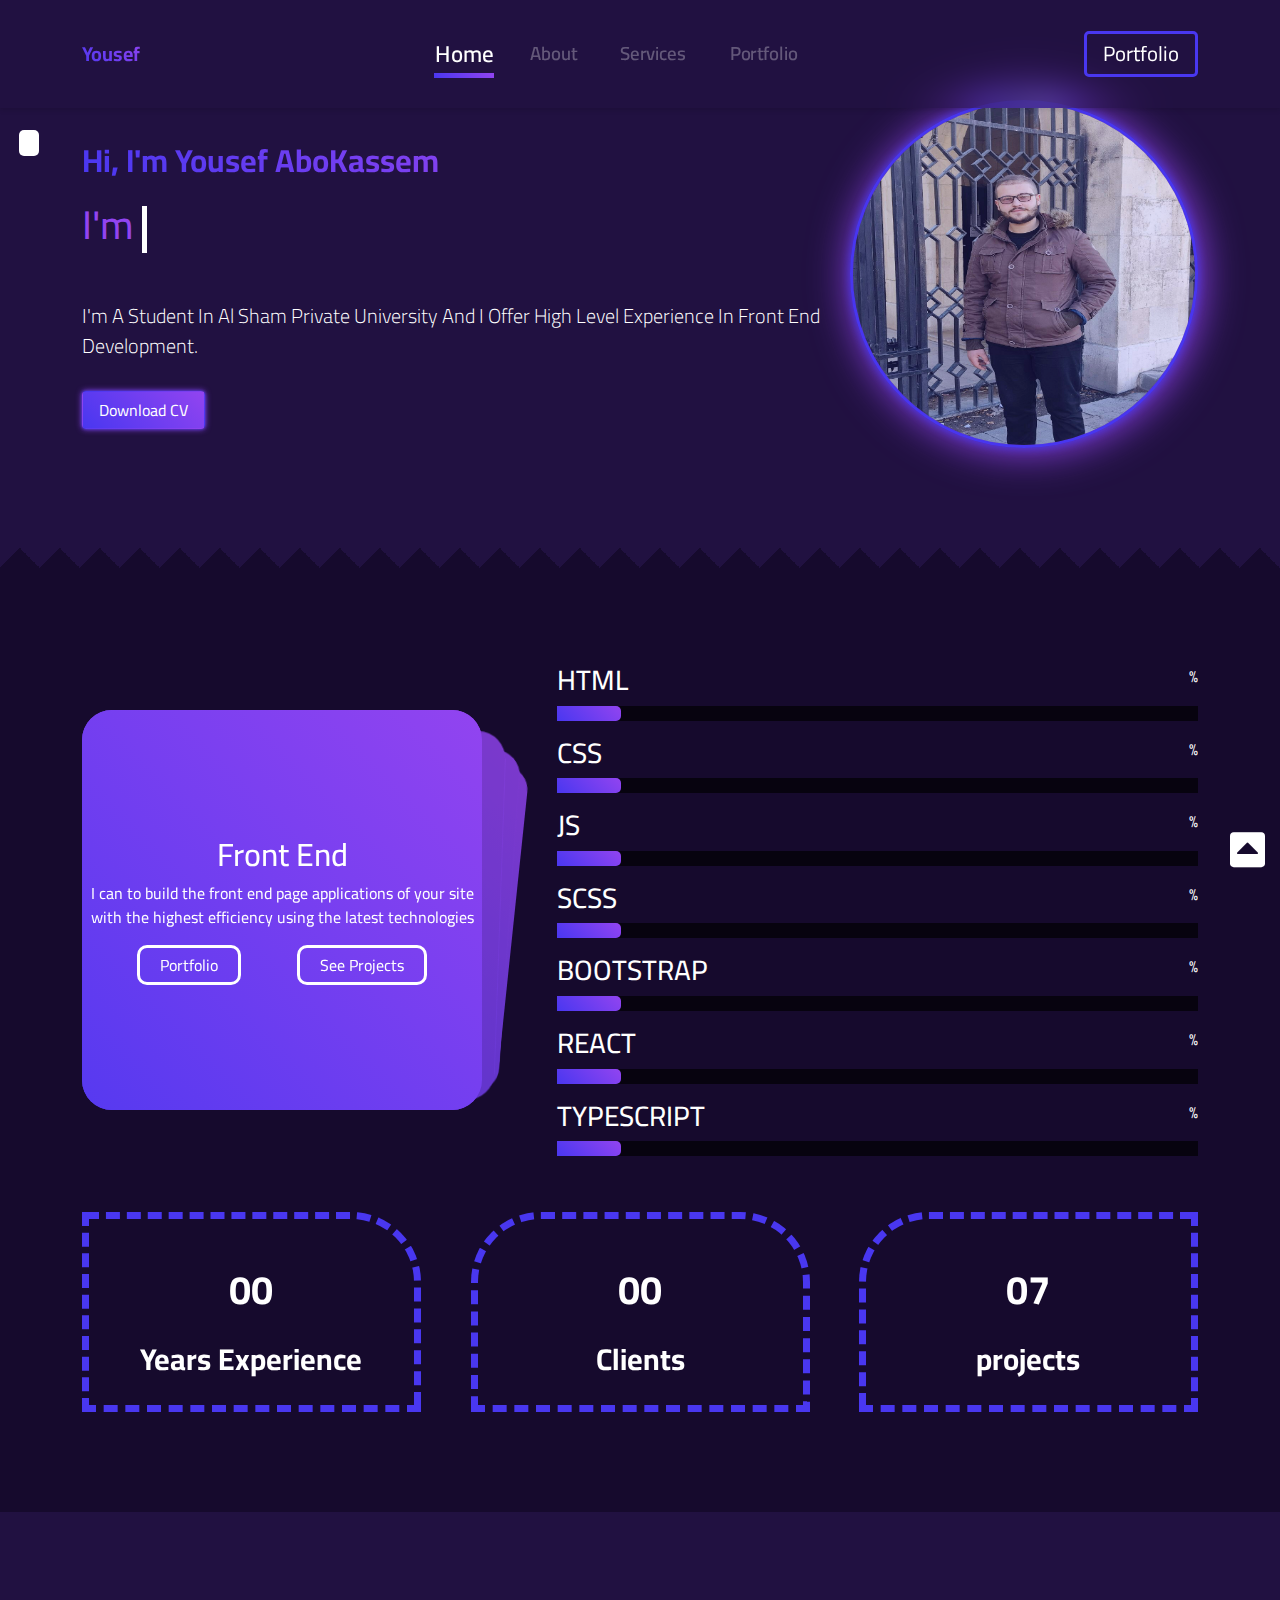
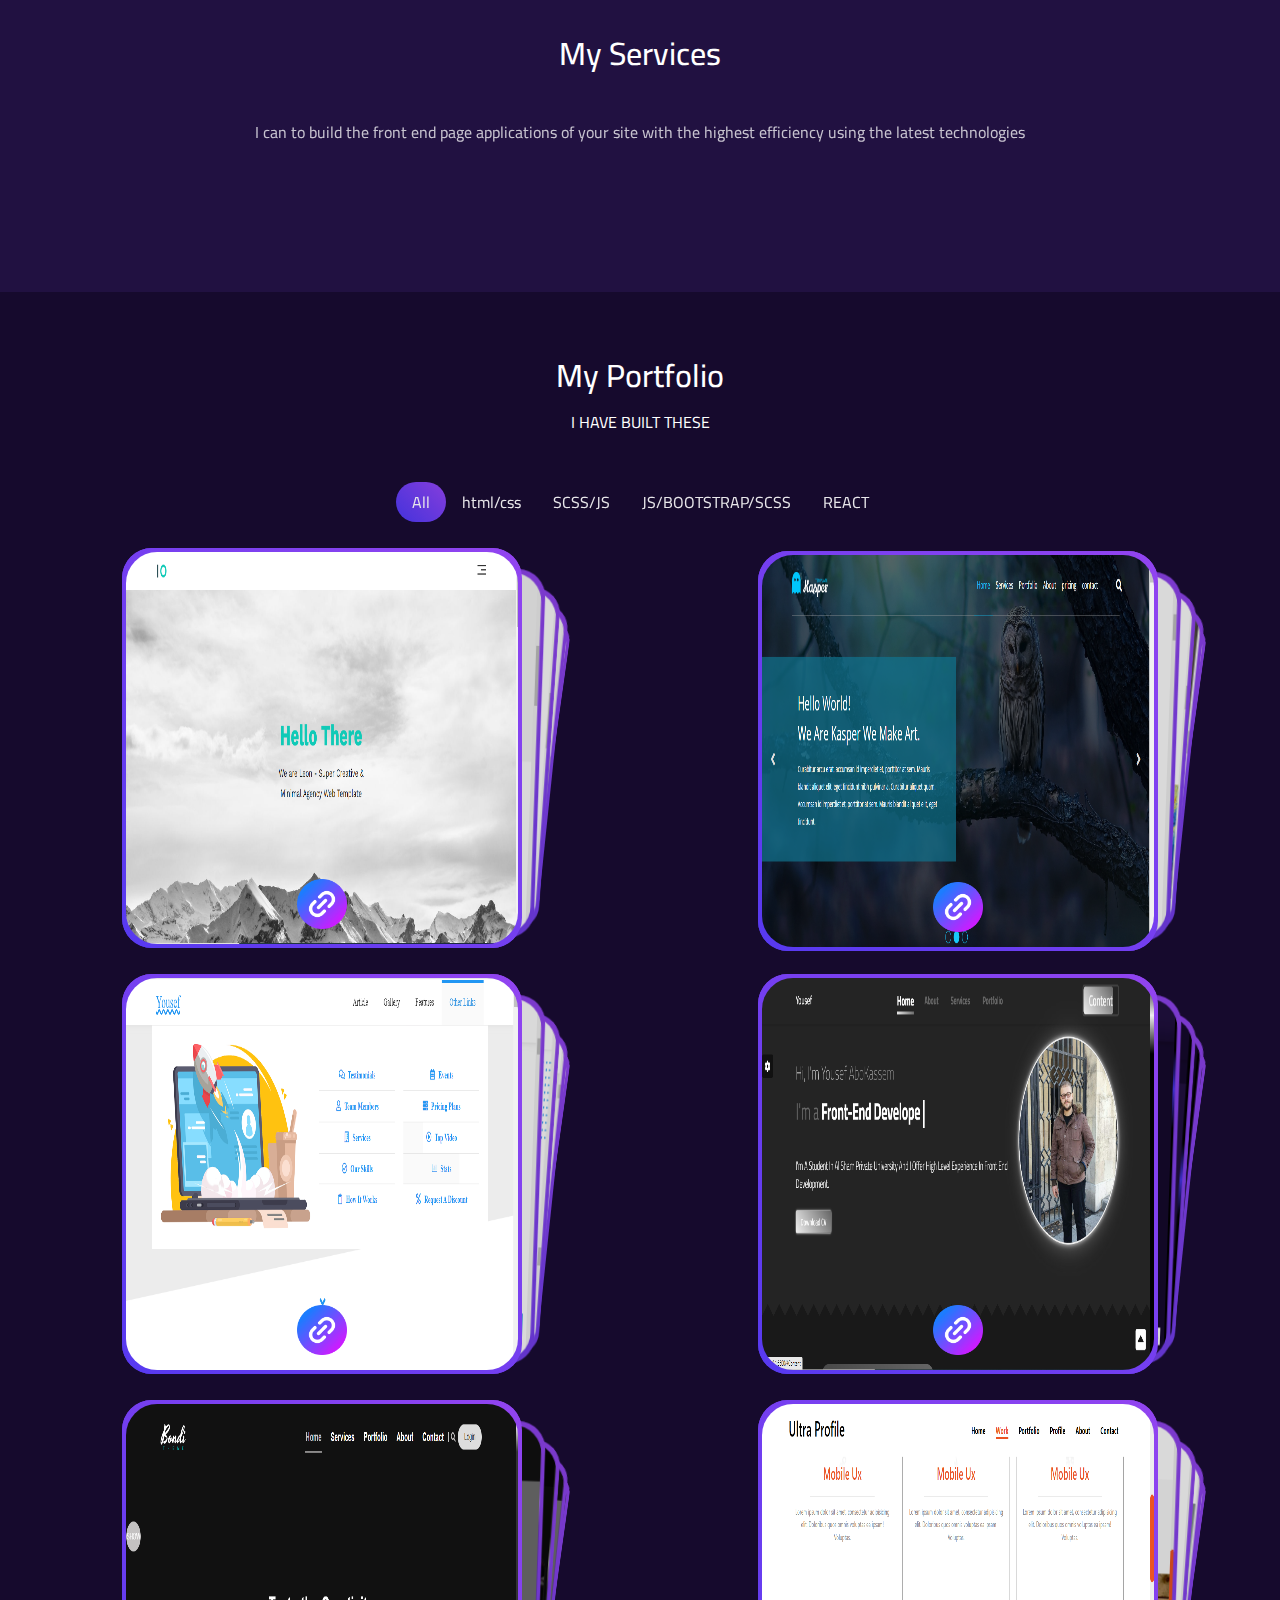
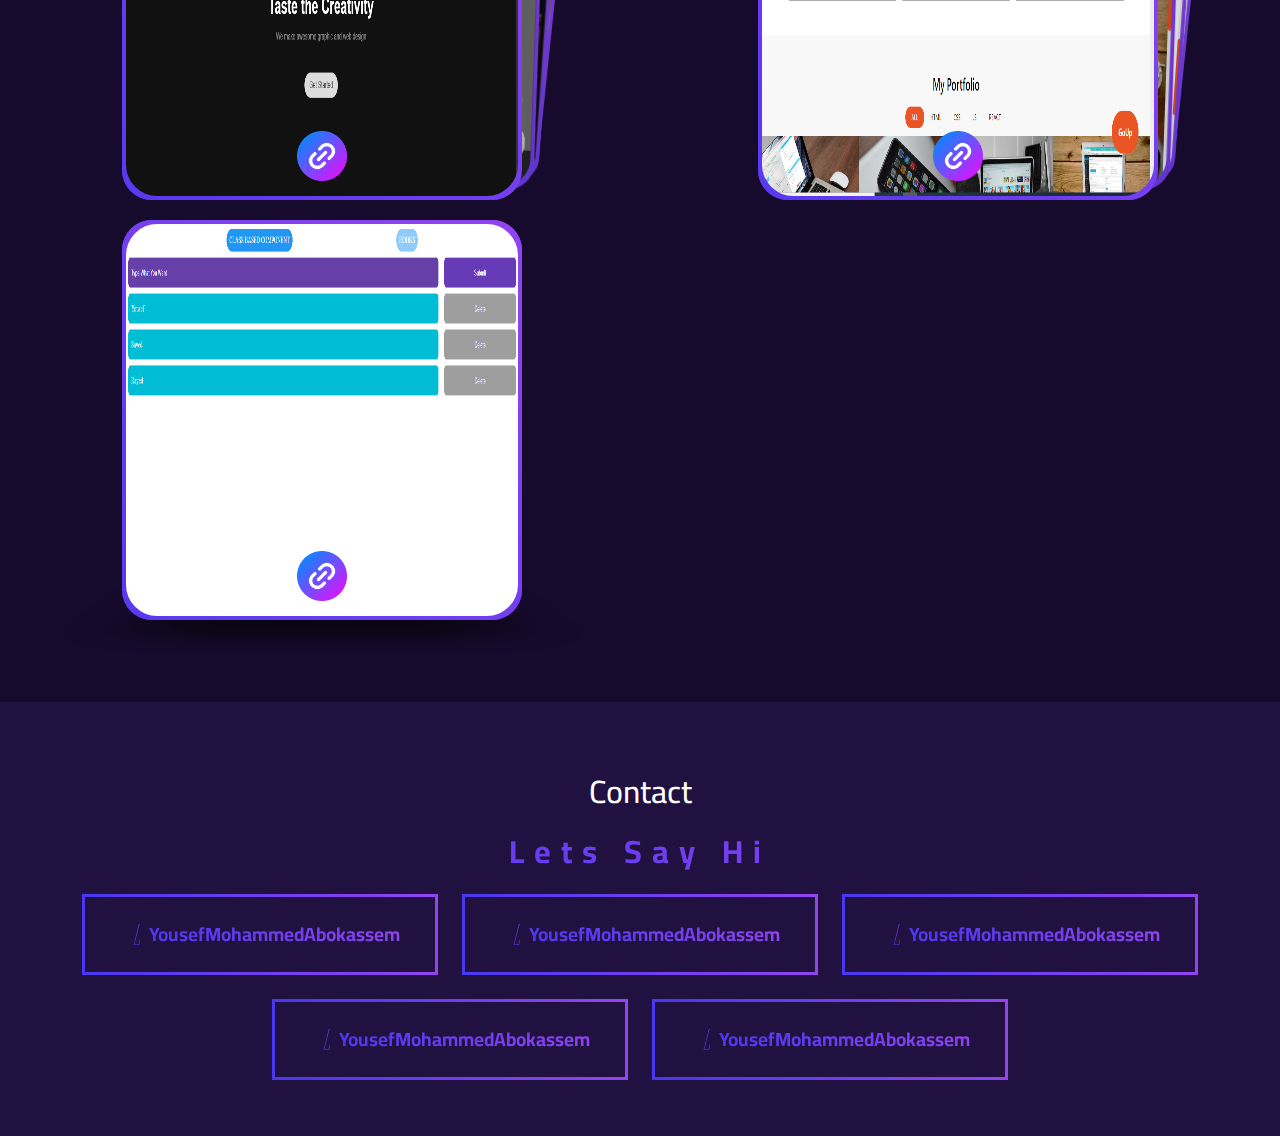
==== index.html @ 400680ab "add typescript skill" ====
<!DOCTYPE html>
<html lang="en">
  <head>
    <meta charset="UTF-8" />
    <meta http-equiv="X-UA-Compatible" content="IE=edge" />
    <meta name="viewport" content="width=device-width, initial-scale=1.0" />
    <!--  add color theme to the mobiles headers -->
    <meta name="theme-color" content="#111" />
    <link rel="stylesheet" href="./css/bootstrap.min.css" />
    <link rel="stylesheet" href="./css/index.css" media="all" />
    <link rel="stylesheet" href="./css/normalize.css" />
    <link rel="stylesheet" href="./css/swiper.css" />
    <!-- Font Awesome -->
    <link
      rel="stylesheet"
      href="https://cdnjs.cloudflare.com/ajax/libs/font-awesome/6.1.1/css/all.min.css"
      integrity="sha512-KfkfwYDsLkIlwQp6LFnl8zNdLGxu9YAA1QvwINks4PhcElQSvqcyVLLD9aMhXd13uQjoXtEKNosOWaZqXgel0g=="
      crossorigin="anonymous"
      referrerpolicy="no-referrer"
    />
    <link rel="stylesheet" href="./css/all.min.css" />
    <!-- google fonts  -->
    <link rel="preconnect" href="https://fonts.googleapis.com" />
    <link rel="preconnect" href="https://fonts.gstatic.com" crossorigin />
    <link
      href="https://fonts.googleapis.com/css2?family=Cairo:wght@300;400;700&display=swap"
      rel="stylesheet"
    />
    <!--  -->
    <link rel="icon" href="./img/me0.png" />

    <title>Portfolio</title>
  </head>
  <body>
    <div class="popupForOs text-capitalize text-center"></div>
    <div class="popupForOnOffLine text-capitalize">
      <div>):</div>
      oops you lost your internet connection
    </div>
    <!-- my button -->
    <i class="fas fa-caret-square-up myButton"></i>
    <div class="myspiner"><span></span></div>
    <!-- my button -->
    <!-- start option  -->
    <div class="animaitionload">
      <div class="Left">WEL</div>
      <div class="Right">COME</div>
    </div>
    <!--  -->
    <div class="option">
      <div class="option-list">
        <i class="fa fa-gear"></i>
      </div>
      <div class="colors">
        <h5>Colors</h5>
        <div class="color">
          <!-- 
            1,2 gradient
            3  dark background
            4  light background
            5, text color
            6 spin color
            7 spin background
            -->
          <span
            data-Color1="#4937f0"
            data-Color2="#9244f0"
            data-Color3="#160a2d"
            data-Color4="#211141"
            data-Color5="#fff"
            data-Color6="#111"
            data-Color7="#fff"
            class="active"
          ></span>

          <span
            data-color1="#e91e63"
            data-color2="#d81b60"
            data-color3="#aa144f"
            data-color4="#c2185b"
            data-color5="#fff"
            data-color6="#111"
            data-color7="#fff"
          ></span>

          <span
            data-Color1="#0093e9"
            data-Color2="#80d0c7"
            data-Color3="#013a5e"
            data-Color4="#024c66"
            data-Color5="#fff"
            data-Color6="#111"
            data-Color7="#fff"
          ></span>
          <span
            data-Color1="#0ba360"
            data-Color2="#3cba92"
            data-Color3="rgb(47, 84, 47)"
            data-Color4="rgb(31 86 31 / 88%)"
            data-Color5="#fff"
            data-Color7="#fff"
            data-Color6="#111"
          ></span>
          <!-- black theme -->
          <span
            class="dark"
            data-Color1="#eee"
            data-Color2="#666666"
            data-Color3="#000000e6"
            data-Color4="#242424"
            data-Color5="#fff"
            data-Color6="#fff"
            data-Color7="#111"
          ></span>
        </div>
      </div>
      <div
        class="editPersonal d-flex align-items-center justify-content-center flex-wrap"
      >
        <div class="mb-3 text-center text-capitalize fw-bold">
          personal picture changer
        </div>
        <div>
          <span
            class="text-capitalize active d-inline-block me-1"
            data-option="yes"
            >yes</span
          >
          <span class="text-capitalize d-inline-block" data-option="no"
            >no</span
          >
        </div>
      </div>
      <button
        class="border-0 p-3 fw-bold text-white optionButton text-capitalize"
      >
        reset the options
      </button>
    </div>
    <!-- end option  -->
    <!--  start nav -->

    <nav class="navbar navbar-expand-lg mainNav" id="mainNav">
      <div class="container navContainer">
        <a class="navbar-brand bt" href="./index.html">Yousef</a>
        <button
          class="navbar-toggler ms-auto buttonIcon"
          id="buttonIcon"
          type="button"
        >
          <div class="Row Row-1"></div>
          <div class="Row Row-2"></div>
          <div class="Row Row-3"></div>
        </button>
        <div class="collapse navbar-collapse" id="navbarSupportedContent">
          <ul class="navbar-nav mx-auto mb-2 mb-lg-0">
            <span class="Hover"></span>
            <li class="nav-item myli">
              <a class="nav-link active links" href="#Home" aria-current="page"
                >Home</a
              >
            </li>
            <!--  -->
            <li class="nav-item myli">
              <a class="nav-link" href="#About">About</a>
            </li>
            <!--  -->
            <!--  -->
            <li class="nav-item myli">
              <a class="nav-link" href="#Services">Services</a>
            </li>
            <!--  -->
            <!--  -->
            <li class="nav-item myli">
              <a class="nav-link" href="#Portfolio">Portfolio</a>
            </li>
            <!--  -->
            <!--  -->

            <!--  -->
          </ul>
        </div>

        <a href="#Home" class="px-3 py-1 Content"> Portfolio </a>
      </div>
      <div class="clickNav" id="clickNav">
        <div class="clickul">
          <a class="active" href="#Home">Home</a>

          <a href="#About">About</a>

          <a href="#Services">Services</a>

          <a href="#Portfolio">Portfolio</a>
        </div>
        <!--social media -->
        <div class="icons">
          <div class="icon">
            <!-- <a href="#" target="_blank">
              <i class="fa-brands fa-whatsapp-square"></i>
            </a> -->
            <a
              href="https://github.com/YousefMohammedAbokassem"
              target="_blank"
            >
              <i class="fa-brands fa-github-square"></i>
            </a>
            <a
              href="https://www.facebook.com/profile.php?id=100024402883681"
              target="_blank"
            >
              <i class="fa-brands fa-facebook-square"></i
            ></a>
          </div>
          <div class="icon">
            <a
              href="https://www.linkedin.com/in/yousef-mohammed-abokassem-4089b3220"
              target="_blank"
            >
              <i class="fa-brands fa-linkedin"></i>
            </a>
            <!-- <a href="#" target="_blank">
              <i class="fa-brands fa-behance-square"></i>
            </a> -->
            <a href="mailto:youseff2000q@gmail.com" target="_blank">
              <i class="fa-solid fa-square-envelope"></i
            ></a>
          </div>
        </div>
      </div>
    </nav>
    <!-- end nav  -->
    <!--  start section -->
    <section class="main-section container-fluid" id="Home">
      <div class="container">
        <div class="info">
          <!--  -->
          <div class="left">
            <h1 data-aos="fade-right">Hi, I'm Yousef AboKassem</h1>
            <h2 data-aos="fade-right">
              I'm
              <span class="typed-text"></span>
              <span class="cursor typing">&nbsp;</span>
            </h2>
          </div>
          <p>
            I'm a student in al sham private university and i offer High level
            experience in front end development.
          </p>

          <button class="btn px-3">
            <a href="./CV.pdf" download="CV" class="CV">Download CV</a>
          </button>
          <!--  -->
        </div>

        <div class="image fromLeft">
          <img src="./img/me0.png" class="img" alt="" />
        </div>
      </div>
    </section>
    <!--  end section -->
    <div class="zic"></div>
    <!-- start about -->
    <div class="about container-fluid" id="About">
      <div class="container child-about d-flex flex-column">
        <div class="col1 d-flex justify-content-around align-items-center">
          <div class="image text-center fromLeft">
            <!-- <h1 class="fw-bold mb-4">About Me</h1> -->
            <div class="swiper main-box mySwiper">
              <div class="swiper-wrapper">
                <!-- start -->
                <div class="swiper-slide main-box">
                  <div class="Box glare">
                    <h2>Front End</h2>
                    <p>
                      I can to build the front end page applications of your
                      site with the highest efficiency using the latest
                      technologies
                    </p>
                    <div class="links">
                      <a id="contact" class="text-decoration-none" href="#Home"
                        >Portfolio</a
                      >
                      <a id="See" class="text-decoration-none" href="#Portfolio"
                        >See Projects</a
                      >
                    </div>
                  </div>
                </div>
                <!--end-->
                <!-- start -->
                <div class="swiper-slide main-box">
                  <div class="Box glare">
                    <h2>Front End Developer</h2>
                    <p>I have knowledge with react.js</p>
                    <div class="links">
                      <a id="contact" class="text-decoration-none" href="#Home"
                        >Portfolio</a
                      >
                      <a id="See" class="text-decoration-none" href="#Portfolio"
                        >See Projects</a
                      >
                    </div>
                  </div>
                </div>
                <!--end-->
                <!-- start -->
                <div class="swiper-slide main-box">
                  <div class="Box glare">
                    <h2>Front End Developer</h2>
                    <p class="text-capitalize">
                      I have knowledge with typeScript
                    </p>
                    <div class="links">
                      <a id="contact" class="text-decoration-none" href="#Home"
                        >Portfolio</a
                      >
                      <a id="See" class="text-decoration-none" href="#Portfolio"
                        >See Projects</a
                      >
                    </div>
                  </div>
                </div>
                <!--end-->
                <!-- start -->
                <div class="swiper-slide main-box">
                  <div class="Box glare">
                    <h2>Front End Developer</h2>
                    <p class="text-capitalize">
                      I can using <b> command line /git</b>
                    </p>
                    <div class="links">
                      <a id="contact" class="text-decoration-none" href="#Home"
                        >Portfolio</a
                      >
                      <a id="See" class="text-decoration-none" href="#Portfolio"
                        >See Projects</a
                      >
                    </div>
                  </div>
                </div>
                <!--end-->
              </div>
            </div>
          </div>
          <div class="progresses">
            <!--  -->
            <div class="Progress my-3">
              <div class="info d-flex justify-content-between">
                <h3>HTML</h3>
                <div class="d-flex">
                  <span data-count="75"></span>
                  <span>%</span>
                </div>
              </div>
              <div class="position-relative">
                <span
                  class="spanProgress spanProgress-0"
                  data-width="75%"
                ></span>
              </div>
            </div>
            <!--  -->
            <!--  -->
            <div class="Progress my-3">
              <div class="info d-flex justify-content-between">
                <h3>CSS</h3>
                <div class="d-flex">
                  <span data-count="80"></span>
                  <span>%</span>
                </div>
              </div>
              <div class="position-relative">
                <span
                  class="spanProgress spanProgress-1"
                  data-width="80%"
                ></span>
              </div>
            </div>
            <!--  -->
            <!--  -->
            <div class="Progress my-3">
              <div class="info d-flex justify-content-between">
                <h3>JS</h3>
                <div class="d-flex">
                  <span data-count="50"></span>
                  <span>%</span>
                </div>
              </div>
              <div class="position-relative">
                <span
                  class="spanProgress spanProgress-2"
                  data-width="50%"
                ></span>
              </div>
            </div>
            <!--  -->
            <!--  -->
            <div class="Progress my-3">
              <div class="info d-flex justify-content-between">
                <h3>SCSS</h3>
                <div class="d-flex">
                  <span data-count="60"></span>
                  <span>%</span>
                </div>
              </div>
              <div class="position-relative">
                <span
                  class="spanProgress spanProgress-3"
                  data-width="60%"
                ></span>
              </div>
            </div>
            <!--  -->
            <!--  -->
            <div class="Progress my-3">
              <div class="info d-flex justify-content-between">
                <h3 class="text-uppercase">bootstrap</h3>
                <div class="d-flex">
                  <span data-count="50"></span>
                  <span>%</span>
                </div>
              </div>
              <div class="position-relative">
                <span
                  class="spanProgress spanProgress-3"
                  data-width="50%"
                ></span>
              </div>
            </div>
            <!--  -->
            <!--  -->
            <div class="Progress my-3">
              <div class="info d-flex justify-content-between">
                <h3 class="text-uppercase">react</h3>
                <div class="d-flex">
                  <span data-count="40"></span>
                  <span>%</span>
                </div>
              </div>
              <div class="position-relative">
                <span
                  class="spanProgress spanProgress-3"
                  data-width="40%"
                ></span>
              </div>
            </div>
            <!--  -->
            <!--  -->
            <div class="Progress my-3">
              <div class="info d-flex justify-content-between">
                <h3 class="text-uppercase">typescript</h3>
                <div class="d-flex">
                  <span data-count="40"></span>
                  <span>%</span>
                </div>
              </div>
              <div class="position-relative">
                <span
                  class="spanProgress spanProgress-3"
                  data-width="40%"
                ></span>
              </div>
            </div>
            <!--  -->
          </div>
        </div>
        <div class="col2 frombottom">
          <div class="box tiltG box-1">
            <h1>00</h1>
            <h2>Years Experience</h2>
          </div>
          <!--  -->
          <div class="box tiltG box-2">
            <h1>00</h1>
            <h2>Clients</h2>
          </div>
          <!--  -->
          <div class="box tiltG box-3">
            <h1>07</h1>
            <h2>projects</h2>
          </div>
          <!--  -->
        </div>
      </div>
    </div>
    <!-- end about -->
    <!-- start services -->

    <!-- Swiper -->
    <!--start services  -->
    <div class="services text-center" id="Services">
      <div class="container">
        <h1 class="fromLeft">My Services</h1>
        <p class="my-5 opacity-75 fromRight">
          I can to build the front end page applications of your site with the
          highest efficiency using the latest technologies
        </p>
      </div>
    </div>

    <!-- end services -->
    <!-- start Portfolio  -->
    <div id="Portfolio" class="portfolio py-5 text-center">
      <div class="main-title fromTop mb-5">
        <h2 class="my-3 text-capitalize">my portfolio</h2>
        <p class="text-uppercase">I have built these</p>
      </div>
      <ul
        class="d-flex justify-content-center align-items-center flex-sm-row flex-column list-unstyled"
      >
        <li class="active" data-type=".all">All</li>
        <!--design-->
        <li class="" data-type=".html">html/css</li>
        <!--scss-->
        <li class="" data-type=".scss">SCSS/JS</li>
        <!--boot-->
        <li class="" data-type=".boot">JS/BOOTSTRAP/SCSS</li>
        <!-- react -->
        <li class="" data-type=".react">REACT</li>
        <!-- <li class="app">App</li> -->
      </ul>
      <div class="row mx-1 mb-4">
        <div class="col-md-6 mb-3 html all">
          <!-- <div class="image fromLeft">
            <img src="./img/link.png"  class="myLinkImg" alt="" />
          </div> -->
          <!--  -->
          <div class="swiper main-box mySwiper">
            <div class="swiper-wrapper">
              <!-- start -->
              <div class="swiper-slide main-box">
                <div class="Box glare">
                  <div class="image">
                    <img src="./img/template101.png" alt="" />
                    <span>visit the project</span>
                    <div class="links">
                      <a
                        class="link"
                        href=" https://yousefmohammedabokassem.github.io/trmplate-1-html-css/"
                        target="_blank"
                      >
                        <img src="./img/link.png" class="myLinkImg" alt=""
                      /></a>
                      <!-- note : if you change this image on next days make sure that you will call it img/link.(any(png or jpj)) because I used regular expression on this name  
                      take a look in javascript file search 
                      (regular expression for link )
                      -->
                    </div>
                  </div>
                </div>
              </div>
              <!--end-->
              <!-- start -->
              <div class="swiper-slide main-box">
                <div class="Box glare">
                  <div class="image">
                    <img src="./img/template102.png" alt="" />
                    <span>visit the project</span>
                    <div class="links">
                      <a
                        class="link"
                        href=" https://yousefmohammedabokassem.github.io/trmplate-1-html-css/"
                        target="_blank"
                        ><img src="./img/link.png" class="myLinkImg" alt=""
                      /></a>
                      <!-- note : if you change this image on next days make sure that you will call it img/link.(any(png or jpj)) because I used regular expression on this name  
                      take a look in javascript file search 
                      (regular expression for link )
                      -->
                    </div>
                  </div>
                </div>
              </div>
              <!--end-->
              <!-- start -->
              <div class="swiper-slide main-box">
                <div class="Box glare">
                  <div class="image">
                    <img src="./img/template103.png" alt="" />
                    <span>visit the project</span>
                    <div class="links">
                      <a
                        class="link"
                        href=" https://yousefmohammedabokassem.github.io/trmplate-1-html-css/"
                        target="_blank"
                        ><img src="./img/link.png" class="myLinkImg" alt=""
                      /></a>
                      <!-- note : if you change this image on next days make sure that you will call it img/link.(any(png or jpj)) because I used regular expression on this name  
                      take a look in javascript file search 
                      (regular expression for link )
                      -->
                    </div>
                  </div>
                </div>
              </div>
              <!--end-->
              <!-- start -->
              <div class="swiper-slide main-box">
                <div class="Box glare">
                  <div class="image">
                    <img src="./img/template104.png" alt="" />
                    <span>visit the project</span>
                    <div class="links">
                      <a
                        class="link"
                        href=" https://yousefmohammedabokassem.github.io/trmplate-1-html-css/"
                        target="_blank"
                        ><img src="./img/link.png" class="myLinkImg" alt=""
                      /></a>
                      <!-- note : if you change this image on next days make sure that you will call it img/link.(any(png or jpj)) because I used regular expression on this name  
                      take a look in javascript file search 
                      (regular expression for link )
                      -->
                    </div>
                  </div>
                </div>
              </div>
              <!--end-->
              <!-- start -->
              <div class="swiper-slide main-box">
                <div class="Box glare">
                  <div class="image">
                    <img src="./img/template105.png" alt="" />
                    <span>visit the project</span>
                    <div class="links">
                      <a
                        class="link"
                        href=" https://yousefmohammedabokassem.github.io/trmplate-1-html-css/"
                        target="_blank"
                        ><img src="./img/link.png" class="myLinkImg" alt=""
                      /></a>
                      <!-- note : if you change this image on next days make sure that you will call it img/link.(any(png or jpj)) because I used regular expression on this name  
                      take a look in javascript file search 
                      (regular expression for link )
                      -->
                    </div>
                  </div>
                </div>
              </div>
              <!--end-->
              <!-- start -->
              <div class="swiper-slide main-box">
                <div class="Box glare">
                  <div class="image">
                    <img src="./img/template106.png" alt="" />
                    <span>visit the project</span>
                    <div class="links">
                      <a
                        class="link"
                        href=" https://yousefmohammedabokassem.github.io/trmplate-1-html-css/"
                        target="_blank"
                        ><img src="./img/link.png" class="myLinkImg" alt=""
                      /></a>
                      <!-- note : if you change this image on next days make sure that you will call it img/link.(any(png or jpj)) because I used regular expression on this name  
                      take a look in javascript file search 
                      (regular expression for link )
                      -->
                    </div>
                  </div>
                </div>
              </div>
              <!--end-->
            </div>
          </div>
          <!--  -->
        </div>
        <!--  -->
        <div class="col-md-6 html all">
          <div class="swiper main-box mySwiper">
            <div class="swiper-wrapper">
              <!-- start -->
              <div class="swiper-slide main-box">
                <div class="Box glare">
                  <div class="image">
                    <img src="./img/template201.png" alt="" />
                    <span>visit the project</span>
                    <div class="links">
                      <a
                        class="link"
                        href="  https://yousefmohammedabokassem.github.io/temlate-2/"
                        target="_blank"
                        ><img src="./img/link.png" class="myLinkImg" alt=""
                      /></a>
                      <!-- note : if you change this image on next days make sure that you will call it img/link.(any(png or jpj)) because I used regular expression on this name  
                      take a look in javascript file search 
                      (regular expression for link )
                      -->
                    </div>
                  </div>
                </div>
              </div>
              <!--end-->
              <!-- start -->
              <div class="swiper-slide main-box">
                <div class="Box glare">
                  <div class="image">
                    <img src="./img/template202png.png" alt="" />
                    <span>visit the project</span>
                    <div class="links">
                      <a
                        class="link"
                        href="  https://yousefmohammedabokassem.github.io/temlate-2/"
                        target="_blank"
                        ><img src="./img/link.png" class="myLinkImg" alt=""
                      /></a>
                      <!-- note : if you change this image on next days make sure that you will call it img/link.(any(png or jpj)) because I used regular expression on this name  
                      take a look in javascript file search 
                      (regular expression for link )
                      -->
                    </div>
                  </div>
                </div>
              </div>
              <!--end-->
              <!-- start -->
              <div class="swiper-slide main-box">
                <div class="Box glare">
                  <div class="image">
                    <img src="./img/template203.png" alt="" />
                    <span>visit the project</span>
                    <div class="links">
                      <a
                        class="link"
                        href="  https://yousefmohammedabokassem.github.io/temlate-2/"
                        target="_blank"
                        ><img src="./img/link.png" class="myLinkImg" alt=""
                      /></a>
                      <!-- note : if you change this image on next days make sure that you will call it img/link.(any(png or jpj)) because I used regular expression on this name  
                      take a look in javascript file search 
                      (regular expression for link )
                      -->
                    </div>
                  </div>
                </div>
              </div>
              <!--end-->
              <!-- start -->
              <div class="swiper-slide main-box">
                <div class="Box glare">
                  <div class="image">
                    <img src="./img/template204.png" alt="" />
                    <span>visit the project</span>
                    <div class="links">
                      <a
                        class="link"
                        href="  https://yousefmohammedabokassem.github.io/temlate-2/"
                        target="_blank"
                        ><img src="./img/link.png" class="myLinkImg" alt=""
                      /></a>
                      <!-- note : if you change this image on next days make sure that you will call it img/link.(any(png or jpj)) because I used regular expression on this name  
                      take a look in javascript file search 
                      (regular expression for link )
                      -->
                    </div>
                  </div>
                </div>
              </div>
              <!--end-->
              <!-- start -->
              <div class="swiper-slide main-box">
                <div class="Box glare">
                  <div class="image">
                    <img src="./img/template205.png" alt="" />
                    <span>visit the project</span>
                    <div class="links">
                      <a
                        class="link"
                        href="  https://yousefmohammedabokassem.github.io/temlate-2/"
                        target="_blank"
                        ><img src="./img/link.png" class="myLinkImg" alt=""
                      /></a>
                      <!-- note : if you change this image on next days make sure that you will call it img/link.(any(png or jpj)) because I used regular expression on this name  
                      take a look in javascript file search 
                      (regular expression for link )
                      -->
                    </div>
                  </div>
                </div>
              </div>
              <!--end-->
              <!-- start -->
              <div class="swiper-slide main-box">
                <div class="Box glare">
                  <div class="image">
                    <img src="./img/template206png.png" alt="" />
                    <span>visit the project</span>
                    <div class="links">
                      <a
                        class="link"
                        href="  https://yousefmohammedabokassem.github.io/temlate-2/"
                        target="_blank"
                        ><img src="./img/link.png" class="myLinkImg" alt=""
                      /></a>
                      <!-- note : if you change this image on next days make sure that you will call it img/link.(any(png or jpj)) because I used regular expression on this name  
                      take a look in javascript file search 
                      (regular expression for link )
                      -->
                    </div>
                  </div>
                </div>
              </div>
              <!--end-->
              <!-- start -->
              <div class="swiper-slide main-box">
                <div class="Box glare">
                  <div class="image">
                    <img src="./img/template207.png" alt="" />
                    <span>visit the project</span>
                    <div class="links">
                      <a
                        class="link"
                        href=" https://yousefmohammedabokassem.github.io/temlate-2/"
                        target="_blank"
                        ><img src="./img/link.png" class="myLinkImg" alt=""
                      /></a>
                      <!-- note : if you change this image on next days make sure that you will call it img/link.(any(png or jpj)) because I used regular expression on this name  
                      take a look in javascript file search 
                      (regular expression for link )
                      -->
                    </div>
                  </div>
                </div>
              </div>
              <!--end-->
            </div>
          </div>
        </div>
        <!--2222  -->
        <div class="col-md-6 mb-3 scss all">
          <div class="swiper main-box mySwiper">
            <div class="swiper-wrapper">
              <!-- start -->
              <div class="swiper-slide main-box">
                <div class="Box glare">
                  <div class="image">
                    <img src="./img/template301.png" alt="" />
                    <span>visit the project</span>
                    <div class="links">
                      <a
                        class="link"
                        href="  https://yousefmohammedabokassem.github.io/template_3/"
                        target="_blank"
                        ><img src="./img/link.png" class="myLinkImg" alt=""
                      /></a>
                      <!-- note : if you change this image on next days make sure that you will call it img/link.(any(png or jpj)) because I used regular expression on this name  
                      take a look in javascript file search 
                      (regular expression for link )
                      -->
                    </div>
                  </div>
                </div>
              </div>
              <!--end-->
              <!-- start -->
              <div class="swiper-slide main-box">
                <div class="Box glare">
                  <div class="image">
                    <img src="./img/template3002.png" alt="" />
                    <span>visit the project</span>
                    <div class="links">
                      <a
                        class="link"
                        href="  https://yousefmohammedabokassem.github.io/template_3/"
                        target="_blank"
                        ><img src="./img/link.png" class="myLinkImg" alt=""
                      /></a>
                      <!-- note : if you change this image on next days make sure that you will call it img/link.(any(png or jpj)) because I used regular expression on this name  
                      take a look in javascript file search 
                      (regular expression for link )
                      -->
                    </div>
                  </div>
                </div>
              </div>
              <!--end-->
              <!-- start -->
              <div class="swiper-slide main-box">
                <div class="Box glare">
                  <div class="image">
                    <img src="./img/template302.png" alt="" />
                    <span>visit the project</span>
                    <div class="links">
                      <a
                        class="link"
                        href="  https://yousefmohammedabokassem.github.io/template_3/"
                        target="_blank"
                        ><img src="./img/link.png" class="myLinkImg" alt=""
                      /></a>
                      <!-- note : if you change this image on next days make sure that you will call it img/link.(any(png or jpj)) because I used regular expression on this name  
                      take a look in javascript file search 
                      (regular expression for link )
                      -->
                    </div>
                  </div>
                </div>
              </div>
              <!--end-->
              <!-- start -->
              <div class="swiper-slide main-box">
                <div class="Box glare">
                  <div class="image">
                    <img src="./img/template303.png" alt="" />
                    <span>visit the project</span>
                    <div class="links">
                      <a
                        class="link"
                        href="  https://yousefmohammedabokassem.github.io/template_3/"
                        target="_blank"
                        ><img src="./img/link.png" class="myLinkImg" alt=""
                      /></a>
                      <!-- note : if you change this image on next days make sure that you will call it img/link.(any(png or jpj)) because I used regular expression on this name  
                      take a look in javascript file search 
                      (regular expression for link )
                      -->
                    </div>
                  </div>
                </div>
              </div>
              <!-- start -->
              <div class="swiper-slide main-box">
                <div class="Box glare">
                  <div class="image">
                    <img src="./img/template304.png" alt="" />
                    <span>visit the project</span>
                    <div class="links">
                      <a
                        class="link"
                        href="  https://yousefmohammedabokassem.github.io/template_3/"
                        target="_blank"
                        ><img src="./img/link.png" class="myLinkImg" alt=""
                      /></a>
                      <!-- note : if you change this image on next days make sure that you will call it img/link.(any(png or jpj)) because I used regular expression on this name  
                      take a look in javascript file search 
                      (regular expression for link )
                      -->
                    </div>
                  </div>
                </div>
              </div>
              <!-- start -->
              <div class="swiper-slide main-box">
                <div class="Box glare">
                  <div class="image">
                    <img src="./img/template3035png.png" alt="" />
                    <span>visit the project</span>
                    <div class="links">
                      <a
                        class="link"
                        href="  https://yousefmohammedabokassem.github.io/template_3/"
                        target="_blank"
                        ><img src="./img/link.png" class="myLinkImg" alt=""
                      /></a>
                      <!-- note : if you change this image on next days make sure that you will call it img/link.(any(png or jpj)) because I used regular expression on this name  
                      take a look in javascript file search 
                      (regular expression for link )
                      -->
                    </div>
                  </div>
                </div>
              </div>
              <!-- start -->
              <div class="swiper-slide main-box">
                <div class="Box glare">
                  <div class="image">
                    <img src="./img/template306.png" alt="" />
                    <span>visit the project</span>
                    <div class="links">
                      <a
                        class="link"
                        href="  https://yousefmohammedabokassem.github.io/template_3/"
                        target="_blank"
                        ><img src="./img/link.png" class="myLinkImg" alt=""
                      /></a>
                      <!-- note : if you change this image on next days make sure that you will call it img/link.(any(png or jpj)) because I used regular expression on this name  
                      take a look in javascript file search 
                      (regular expression for link )
                      -->
                    </div>
                  </div>
                </div>
              </div>
              <!--end-->
              <!--end-->
            </div>
          </div>
        </div>
        <!-- enddddddddddddd -->

        <div class="col-md-6 mb-3 boot scss all">
          <div class="swiper main-box mySwiper">
            <div class="swiper-wrapper">
              <!-- start -->
              <div class="swiper-slide main-box">
                <div class="Box glare">
                  <div class="image">
                    <img src="./img/template401.png" alt="" />
                    <span>visit the project</span>
                    <div class="links">
                      <a
                        class="link"
                        href="   https://yousefmohammedabokassem.github.io/Template_4/ "
                        target="_blank"
                        ><img src="./img/link.png" class="myLinkImg" alt=""
                      /></a>
                      <!-- note : if you change this image on next days make sure that you will call it img/link.(any(png or jpj)) because I used regular expression on this name  
                      take a look in javascript file search 
                      (regular expression for link )
                      -->
                    </div>
                  </div>
                </div>
              </div>
              <!--end-->
              <!-- start -->
              <div class="swiper-slide main-box">
                <div class="Box glare">
                  <div class="image">
                    <img src="./img/template402.png" alt="" />
                    <span>visit the project</span>
                    <div class="links">
                      <a
                        class="link"
                        href="   https://yousefmohammedabokassem.github.io/Template_4/ "
                        target="_blank"
                        ><img src="./img/link.png" class="myLinkImg" alt=""
                      /></a>
                      <!-- note : if you change this image on next days make sure that you will call it img/link.(any(png or jpj)) because I used regular expression on this name  
                      take a look in javascript file search 
                      (regular expression for link )
                      -->
                    </div>
                  </div>
                </div>
              </div>
              <!--end-->
              <!-- start -->
              <div class="swiper-slide main-box">
                <div class="Box glare">
                  <div class="image">
                    <img src="./img/template403.png" alt="" />
                    <span>visit the project</span>
                    <div class="links">
                      <a
                        class="link"
                        href="   https://yousefmohammedabokassem.github.io/Template_4/ "
                        target="_blank"
                        ><img src="./img/link.png" class="myLinkImg" alt=""
                      /></a>
                      <!-- note : if you change this image on next days make sure that you will call it img/link.(any(png or jpj)) because I used regular expression on this name  
                      take a look in javascript file search 
                      (regular expression for link )
                      -->
                    </div>
                  </div>
                </div>
              </div>
              <!--end-->
              <!-- start -->
              <div class="swiper-slide main-box">
                <div class="Box glare">
                  <div class="image">
                    <img src="./img/template404.png" alt="" />
                    <span>visit the project</span>
                    <div class="links">
                      <a
                        class="link"
                        href="   https://yousefmohammedabokassem.github.io/Template_4/ "
                        target="_blank"
                        ><img src="./img/link.png" class="myLinkImg" alt=""
                      /></a>
                      <!-- note : if you change this image on next days make sure that you will call it img/link.(any(png or jpj)) because I used regular expression on this name  
                      take a look in javascript file search 
                      (regular expression for link )
                      -->
                    </div>
                  </div>
                </div>
              </div>
              <!--end-->
              <div class="swiper-slide main-box">
                <div class="Box glare">
                  <div class="image">
                    <img src="./img/template405.png" alt="" />
                    <span>visit the project</span>
                    <div class="links">
                      <a
                        class="link"
                        href="   https://yousefmohammedabokassem.github.io/Template_4/ "
                        target="_blank"
                        ><img src="./img/link.png" class="myLinkImg" alt=""
                      /></a>
                      <!-- note : if you change this image on next days make sure that you will call it img/link.(any(png or jpj)) because I used regular expression on this name  
                      take a look in javascript file search 
                      (regular expression for link )
                      -->
                    </div>
                  </div>
                </div>
              </div>
              <!--  -->
              <div class="swiper-slide main-box">
                <div class="Box glare">
                  <div class="image">
                    <img src="./img/template406.png" alt="" />
                    <span>visit the project</span>
                    <div class="links">
                      <a
                        class="link"
                        href="   https://yousefmohammedabokassem.github.io/Template_4/ "
                        target="_blank"
                        ><img src="./img/link.png" class="myLinkImg" alt=""
                      /></a>
                      <!-- note : if you change this image on next days make sure that you will call it img/link.(any(png or jpj)) because I used regular expression on this name  
                      take a look in javascript file search 
                      (regular expression for link )
                      -->
                    </div>
                  </div>
                </div>
              </div>
              <!--  -->
              <div class="swiper-slide main-box">
                <div class="Box glare">
                  <div class="image">
                    <img src="./img/template408.png" alt="" />
                    <span>visit the project</span>
                    <div class="links">
                      <a
                        class="link"
                        href="   https://yousefmohammedabokassem.github.io/Template_4/ "
                        target="_blank"
                        ><img src="./img/link.png" class="myLinkImg" alt=""
                      /></a>
                      <!-- note : if you change this image on next days make sure that you will call it img/link.(any(png or jpj)) because I used regular expression on this name  
                      take a look in javascript file search 
                      (regular expression for link )
                      -->
                    </div>
                  </div>
                </div>
              </div>
            </div>
          </div>
        </div>

        <!-- -->
        <!--  -->
        <div class="col-md-6 boot scss all">
          <div class="swiper main-box mySwiper">
            <div class="swiper-wrapper">
              <!-- start -->

              <div class="swiper-slide main-box">
                <div class="Box glare">
                  <div class="image">
                    <img src="./img/template501.png" alt="" />
                    <span>visit the project</span>
                    <div class="links">
                      <a
                        class="link"
                        href="   https://yousefmohammedabokassem.github.io/Bootstrap_Design_1/"
                        target="_blank"
                        ><img src="./img/link.png" class="myLinkImg" alt=""
                      /></a>
                      <!-- note : if you change this image on next days make sure that you will call it img/link.(any(png or jpj)) because I used regular expression on this name  
                      take a look in javascript file search 
                      (regular expression for link )
                      -->
                    </div>
                  </div>
                </div>
              </div>

              <!--end-->
              <!-- start -->
              <div class="swiper-slide main-box">
                <div class="Box glare">
                  <div class="image">
                    <img src="./img/template502.png" alt="" />
                    <span>visit the project</span>
                    <div class="links">
                      <a
                        class="link"
                        href="   https://yousefmohammedabokassem.github.io/Bootstrap_Design_1/"
                        target="_blank"
                        ><img src="./img/link.png" class="myLinkImg" alt=""
                      /></a>
                      <!-- note : if you change this image on next days make sure that you will call it img/link.(any(png or jpj)) because I used regular expression on this name  
                      take a look in javascript file search 
                      (regular expression for link )
                      -->
                    </div>
                  </div>
                </div>
              </div>
              <!--end-->
              <!-- start -->
              <div class="swiper-slide main-box">
                <div class="Box glare">
                  <div class="image">
                    <img src="./img/template503.png" alt="" />
                    <span>visit the project</span>
                    <div class="links">
                      <a
                        class="link"
                        href="   https://yousefmohammedabokassem.github.io/Bootstrap_Design_1/"
                        target="_blank"
                        ><img src="./img/link.png" class="myLinkImg" alt=""
                      /></a>
                      <!-- note : if you change this image on next days make sure that you will call it img/link.(any(png or jpj)) because I used regular expression on this name  
                      take a look in javascript file search 
                      (regular expression for link )
                      -->
                    </div>
                  </div>
                </div>
              </div>
              <!--end-->
              <!-- start -->
              <div class="swiper-slide main-box">
                <div class="Box glare">
                  <div class="image">
                    <img src="./img/template504.png" alt="" />
                    <span>visit the project</span>
                    <div class="links">
                      <a
                        class="link"
                        href="   https://yousefmohammedabokassem.github.io/Bootstrap_Design_1/"
                        target="_blank"
                        ><img src="./img/link.png" class="myLinkImg" alt=""
                      /></a>
                      <!-- note : if you change this image on next days make sure that you will call it img/link.(any(png or jpj)) because I used regular expression on this name  
                      take a look in javascript file search 
                      (regular expression for link )
                      -->
                    </div>
                  </div>
                </div>
              </div>
              <!--end-->
              <!-- start -->
              <div class="swiper-slide main-box">
                <div class="Box glare">
                  <div class="image">
                    <img src="./img/template505.png" alt="" />
                    <span>visit the project</span>
                    <div class="links">
                      <a
                        class="link"
                        href="   https://yousefmohammedabokassem.github.io/Bootstrap_Design_1/"
                        target="_blank"
                        ><img src="./img/link.png" class="myLinkImg" alt=""
                      /></a>
                      <!-- note : if you change this image on next days make sure that you will call it img/link.(any(png or jpj)) because I used regular expression on this name  
                      take a look in javascript file search 
                      (regular expression for link )
                      -->
                    </div>
                  </div>
                </div>
              </div>
              <!--end-->
              <!-- start -->
              <div class="swiper-slide main-box">
                <div class="Box glare">
                  <div class="image">
                    <img src="./img/template506.png" alt="" />
                    <span>visit the project</span>
                    <div class="links">
                      <a
                        class="link"
                        href="   https://yousefmohammedabokassem.github.io/Bootstrap_Design_1/"
                        target="_blank"
                        ><img src="./img/link.png" class="myLinkImg" alt=""
                      /></a>
                      <!-- note : if you change this image on next days make sure that you will call it img/link.(any(png or jpj)) because I used regular expression on this name  
                      take a look in javascript file search 
                      (regular expression for link )
                      -->
                    </div>
                  </div>
                </div>
              </div>
              <!--end-->
              <!-- start -->
              <div class="swiper-slide main-box">
                <div class="Box glare">
                  <div class="image">
                    <img src="./img/template507.png" alt="" />
                    <span>visit the project</span>
                    <div class="links">
                      <a
                        class="link"
                        href="   https://yousefmohammedabokassem.github.io/Bootstrap_Design_1/"
                        target="_blank"
                        ><img src="./img/link.png" class="myLinkImg" alt=""
                      /></a>
                      <!-- note : if you change this image on next days make sure that you will call it img/link.(any(png or jpj)) because I used regular expression on this name  
                      take a look in javascript file search 
                      (regular expression for link )
                      -->
                    </div>
                  </div>
                </div>
              </div>
              <!--end-->
            </div>
          </div>
        </div>
        <!-- effect:card effect -->
        <div class="col-md-6 react all">
          <div class="swiper main-box mySwiper">
            <div class="swiper-wrapper">
              <!-- start -->
              <div class="swiper-slide main-box">
                <div class="Box BoxCub glare">
                  <div class="image">
                    <img src="./img/template701.png" alt="" />
                    <span>visit the project</span>
                    <div class="links">
                      <a
                        class="link"
                        href="   https://yousefmohammedabokassem.github.io/Template-7/"
                        target="_blank"
                        ><img src="./img/link.png" class="myLinkImg" alt=""
                      /></a>
                      <!-- note : if you change this image on next days make sure that you will call it img/link.(any(png or jpj)) because I used regular expression on this name  
                      take a look in javascript file search 
                      (regular expression for link )
                      -->
                    </div>
                  </div>
                </div>
              </div>

              <!--end-->
              <!-- start -->
              <div class="swiper-slide main-box">
                <div class="Box glare">
                  <div class="image">
                    <img src="./img/template702.png" alt="" />
                    <span>visit the project</span>
                    <div class="links">
                      <a
                        class="link"
                        href="   https://yousefmohammedabokassem.github.io/Template-7/"
                        target="_blank"
                        ><img src="./img/link.png" class="myLinkImg" alt=""
                      /></a>
                      <!-- note : if you change this image on next days make sure that you will call it img/link.(any(png or jpj)) because I used regular expression on this name  
                      take a look in javascript file search 
                      (regular expression for link )
                      -->
                    </div>
                  </div>
                </div>
              </div>
              <!--end-->
              <!-- start -->
              <div class="swiper-slide main-box">
                <div class="Box glare">
                  <div class="image">
                    <img src="./img/template703.png" alt="" />
                    <span>visit the project</span>
                    <div class="links">
                      <a
                        class="link"
                        href="   https://yousefmohammedabokassem.github.io/Template-7/"
                        target="_blank"
                        ><img src="./img/link.png" class="myLinkImg" alt=""
                      /></a>
                      <!-- note : if you change this image on next days make sure that you will call it img/link.(any(png or jpj)) because I used regular expression on this name  
                      take a look in javascript file search 
                      (regular expression for link )
                      -->
                    </div>
                  </div>
                </div>
              </div>
              <!--end-->
              <!-- start -->
              <div class="swiper-slide main-box">
                <div class="Box glare">
                  <div class="image">
                    <img src="./img/template704.png" alt="" />
                    <span>visit the project</span>
                    <div class="links">
                      <a
                        class="link"
                        href="   https://yousefmohammedabokassem.github.io/Template-7/"
                        target="_blank"
                        ><img src="./img/link.png" class="myLinkImg" alt=""
                      /></a>
                      <!-- note : if you change this image on next days make sure that you will call it img/link.(any(png or jpj)) because I used regular expression on this name  
                      take a look in javascript file search 
                      (regular expression for link )
                      -->
                    </div>
                  </div>
                </div>
              </div>
              <!--end-->
              <!-- start -->
              <div class="swiper-slide main-box">
                <div class="Box glare">
                  <div class="image">
                    <img src="./img/template705.png" alt="" />
                    <span>visit the project</span>
                    <div class="links">
                      <a
                        class="link"
                        href="   https://yousefmohammedabokassem.github.io/Template-7/"
                        target="_blank"
                        ><img src="./img/link.png" class="myLinkImg" alt=""
                      /></a>
                      <!-- note : if you change this image on next days make sure that you will call it img/link.(any(png or jpj)) because I used regular expression on this name  
                      take a look in javascript file search 
                      (regular expression for link )
                      -->
                    </div>
                  </div>
                </div>
              </div>
              <!--end-->
              <!-- start -->
              <div class="swiper-slide main-box">
                <div class="Box glare">
                  <div class="image">
                    <img src="./img/template706.png" alt="" />
                    <span>visit the project</span>
                    <div class="links">
                      <a
                        class="link"
                        href="   https://yousefmohammedabokassem.github.io/Template-7/"
                        target="_blank"
                        ><img src="./img/link.png" class="myLinkImg" alt=""
                      /></a>
                      <!-- note : if you change this image on next days make sure that you will call it img/link.(any(png or jpj)) because I used regular expression on this name  
                      take a look in javascript file search 
                      (regular expression for link )
                      -->
                    </div>
                  </div>
                </div>
              </div>
              <!--end-->
              <!-- start -->
              <div class="swiper-slide main-box">
                <div class="Box glare">
                  <div class="image">
                    <img src="./img/template707.png" alt="" />
                    <span>visit the project</span>
                    <div class="links">
                      <a
                        class="link"
                        href="   https://yousefmohammedabokassem.github.io/Template-7/"
                        target="_blank"
                        ><img src="./img/link.png" class="myLinkImg" alt=""
                      /></a>
                      <!-- note : if you change this image on next days make sure that you will call it img/link.(any(png or jpj)) because I used regular expression on this name  
                      take a look in javascript file search 
                      (regular expression for link )
                      -->
                    </div>
                  </div>
                </div>
              </div>
              <!--end-->
            </div>
          </div>
        </div>
        <!-- effect:card effect -->
        <!-- cube -->
        <div class="col-md-6 react all">
          <div class="swiper main-box myCube">
            <div class="swiper-wrapper">
              <!-- start -->
              <div class="swiper-slide main-box">
                <div class="Box BoxCub glare">
                  <div class="image">
                    <img src="./img/template601.png" alt="" />
                    <span>visit the project</span>
                    <div class="links">
                      <a
                        class="link"
                        href="   https://yousefmohammedabokassem.github.io/todo/"
                        target="_blank"
                        ><img src="./img/link.png" class="myLinkImg" alt=""
                      /></a>
                      <!-- note : if you change this image on next days make sure that you will call it img/link.(any(png or jpj)) because I used regular expression on this name  
                      take a look in javascript file search 
                      (regular expression for link )
                      -->
                    </div>
                  </div>
                </div>
              </div>

              <!--end-->
              <!-- start -->
              <div class="swiper-slide main-box">
                <div class="Box glare">
                  <div class="image">
                    <img src="./img/template602.png" alt="" />
                    <span>visit the project</span>
                    <div class="links">
                      <a
                        class="link"
                        href="   https://yousefmohammedabokassem.github.io/todo/"
                        target="_blank"
                        ><img src="./img/link.png" class="myLinkImg" alt=""
                      /></a>
                      <!-- note : if you change this image on next days make sure that you will call it img/link.(any(png or jpj)) because I used regular expression on this name  
                      take a look in javascript file search 
                      (regular expression for link )
                      -->
                    </div>
                  </div>
                </div>
              </div>
              <!--end-->
              <!-- start -->
              <div class="swiper-slide main-box">
                <div class="Box glare">
                  <div class="image">
                    <img src="./img/template603.png" alt="" />
                    <span>visit the project</span>
                    <div class="links">
                      <a
                        class="link"
                        href="   https://yousefmohammedabokassem.github.io/todo/"
                        target="_blank"
                        ><img src="./img/link.png" class="myLinkImg" alt=""
                      /></a>
                      <!-- note : if you change this image on next days make sure that you will call it img/link.(any(png or jpj)) because I used regular expression on this name  
                      take a look in javascript file search 
                      (regular expression for link )
                      -->
                    </div>
                  </div>
                </div>
              </div>
              <!--end-->
              <!-- start -->
              <div class="swiper-slide main-box">
                <div class="Box glare">
                  <div class="image">
                    <img src="./img/template604.png" alt="" />
                    <span>visit the project</span>
                    <div class="links">
                      <a
                        class="link"
                        href="   https://yousefmohammedabokassem.github.io/todo/"
                        target="_blank"
                        ><img src="./img/link.png" class="myLinkImg" alt=""
                      /></a>
                      <!-- note : if you change this image on next days make sure that you will call it img/link.(any(png or jpj)) because I used regular expression on this name  
                      take a look in javascript file search 
                      (regular expression for link )
                      -->
                    </div>
                  </div>
                </div>
              </div>
              <!--end-->
              <!-- start -->
              <div class="swiper-slide main-box">
                <div class="Box glare">
                  <div class="image">
                    <img src="./img/template605.png" alt="" />
                    <span>visit the project</span>
                    <div class="links">
                      <a
                        class="link"
                        href="   https://yousefmohammedabokassem.github.io/todo/"
                        target="_blank"
                        ><img src="./img/link.png" class="myLinkImg" alt=""
                      /></a>
                      <!-- note : if you change this image on next days make sure that you will call it img/link.(any(png or jpj)) because I used regular expression on this name  
                      take a look in javascript file search 
                      (regular expression for link )
                      -->
                    </div>
                  </div>
                </div>
              </div>
              <!--end-->
              <!-- start -->
              <div class="swiper-slide main-box">
                <div class="Box glare">
                  <div class="image">
                    <img src="./img/template606.png" alt="" />
                    <span>visit the project</span>
                    <div class="links">
                      <a
                        class="link"
                        href="   https://yousefmohammedabokassem.github.io/todo/"
                        target="_blank"
                        ><img src="./img/link.png" class="myLinkImg" alt=""
                      /></a>
                      <!-- note : if you change this image on next days make sure that you will call it img/link.(any(png or jpj)) because I used regular expression on this name  
                      take a look in javascript file search 
                      (regular expression for link )
                      -->
                    </div>
                  </div>
                </div>
              </div>
              <!--end-->
              <!-- start -->
              <div class="swiper-slide main-box">
                <div class="Box glare">
                  <div class="image">
                    <img src="./img/template607.png" alt="" />
                    <span>visit the project</span>
                    <div class="links">
                      <a
                        class="link"
                        href="   https://yousefmohammedabokassem.github.io/todo/"
                        target="_blank"
                        ><img src="./img/link.png" class="myLinkImg" alt=""
                      /></a>
                      <!-- note : if you change this image on next days make sure that you will call it img/link.(any(png or jpj)) because I used regular expression on this name  
                      take a look in javascript file search 
                      (regular expression for link )
                      -->
                    </div>
                  </div>
                </div>
              </div>
              <!--end-->
            </div>
          </div>
        </div>
        <!-- cube -->
      </div>
    </div>
    <!-- end Portfolio  -->

    <!-- <div class="swiper myCube">
      <div class="swiper-wrapper">
        <div class="swiper-slide">
          <img src="https://swiperjs.com/demos/images/nature-1.jpg" />
        </div>
        <div class="swiper-slide">
          <img src="https://swiperjs.com/demos/images/nature-2.jpg" />
        </div>
        <div class="swiper-slide">
          <img src="https://swiperjs.com/demos/images/nature-3.jpg" />
        </div>
        <div class="swiper-slide">
          <img src="https://swiperjs.com/demos/images/nature-4.jpg" />
        </div>
      </div>
      <div class="swiper-pagination"></div>
    </div> -->
    <!-- start contact -->
    <div class="contact py-5" id="Contact">
      <div class="container">
        <h1 class="text-center">Contact</h1>
        <h2 class="text-center mt-3 mb-4">Lets Say Hi</h2>
        <div class="row social_3 justify-content-center mb-lg-3">
          <div class="col-lg-4 col-md-6 mb-2">
            <a
              href="mailto:youseff2000q@gmail.com"
              class="text-decoration-none social py-3 px-5"
              target="_blank"
            >
              <i class="fa-solid fa-envelope"></i>
              <h4>YousefMohammedAbokassem</h4></a
            >
          </div>
          <div class="col-lg-4 col-md-6 mb-2">
            <a
              href="https://github.com/YousefMohammedAbokassem"
              class="text-decoration-none social py-3 px-5"
              target="_blank"
            >
              <i class="fa-brands fa-github"></i>
              <h4>YousefMohammedAbokassem</h4></a
            >
          </div>
          <div class="col-lg-4 col-md-6 mb-2">
            <a
              href="https://www.facebook.com/profile.php?id=100024402883681"
              class="text-decoration-none social py-3 px-5"
              target="_blank"
            >
              <i class="fa-brands fa-facebook-f"></i>
              <h4>YousefMohammedAbokassem</h4></a
            >
          </div>
        </div>
        <!-- social 2 -->
        <div class="row social_2 justify-content-center ">
          <div class="col-lg-4 col-md-6  mb-2">
            <a
              href="https://wa.me/963996730905"
              class="text-decoration-none social py-3 px-5 "
              target="_blank"
            >
              <i class="fa-solid fa-phone"></i>
              <h4>YousefMohammedAbokassem</h4></a
            >
          </div>
          <div class="col-lg-4 col-md-6 mb-2">
            <a
              href="https://www.linkedin.com/in/yousef-mohammed-abokassem-4089b3220"
              class="text-decoration-none social py-3 px-5"
              target="_blank"
            >
              <i class="fa-brands fa-linkedin-in"></i>
              <h4>YousefMohammedAbokassem</h4></a
            >
          </div>
        </div>
        <!-- social 2 -->
      </div>
    </div>
    <!-- end contact -->
    <script src="./js/bootstrap.min.js" defer></script>
    <script src="./js/tilt.js" defer></script>
    <!-- <script src="./js/wow.min.js"></script> -->
    <!-- <script src="./js/jquery-3.6.0.min.js"></script> -->
    <script src="./js/swiper.js" defer></script>
    <script src="./js/index.js" defer></script>
  </body>
</html>
---- css/index.css ----
:root {
  --main-color: #4937f0;
  --second-color: #9244f0;
  --spin-color: #111;
  --spinBackground-color: #fff;
  --text-color: #fff;
  --dark-bg: #160a2d;
  --light-bg: #211141;
  --grad2-clr-left: #eeb378;
  --grad2-clr-right: #b35ed3;
  --white: #ffffff;
  --purple-star: #a141f2;
  --orange-star: #f67f03;
  --main-transition: 0.5s;
  --padding-top: 100px;
  color: #0ba360;
  background-color: rgb(47, 84, 47);
  background-color: rgba(166, 193, 166, 0.88);
  color: #3cba92;
}

body {
  font-family: "Cairo", sans-serif;
  overflow-x: hidden;
  overflow-y: hidden;
  position: relative;
}

.fromLeft,
.fromRight,
.fromTop,
.fromBottom {
  position: relative;
  transition: 0.5s;
}

.bt {
  background-image: linear-gradient(45deg, var(--main-color), var(--second-color));
  background-clip: text;
  -moz-background-clip: text;
  -o-background-clip: text;
  -webkit-background-clip: text;
  -webkit-text-fill-color: transparent;
  font-weight: bold;
}
.bt:hover {
  color: var(--text-color);
}

.link {
  position: absolute;
  width: 50px;
  margin-bottom: 81px;
}
.link img {
  max-width: 100%;
  width: 100%;
  transition: 0.5s;
}

.popupForOs {
  width: 300px;
  border-radius: 10px;
  height: 150px;
  background-color: black;
  color: white;
  position: fixed;
  right: -320px;
  top: 30px;
  font-weight: bold;
  display: grid;
  place-items: center;
  font-size: 1.3rem;
  padding: 10px;
  z-index: 10000000000;
  background-image: linear-gradient(45deg, var(--main-color), var(--second-color));
}
@media (max-width: 350px) {
  .popupForOs {
    width: 200px;
  }
}

.popupForOnOffLine {
  position: fixed;
  width: 300px;
  border-radius: 10px;
  height: auto;
  background-color: black;
  color: white;
  right: 0px;
  opacity: 0;
  top: -200px;
  text-align: center;
  display: grid;
  place-items: center;
  font-size: 30px;
  font-weight: 100;
  text-transform: capitalize;
  padding: 10px;
  z-index: 1000000000;
  background-image: linear-gradient(45deg, var(--main-color), var(--second-color));
}
@media (max-width: 350px) {
  .popupForOnOffLine {
    width: 250px;
  }
}
.popupForOnOffLine div.on,
.popupForOnOffLine div.off {
  border: 2px solid;
  border-radius: 50%;
  width: 35px;
  height: 35px;
  position: relative;
}
.popupForOnOffLine div.on::before,
.popupForOnOffLine div.off::before {
  content: ":";
  position: absolute;
  font-weight: 500;
}
.popupForOnOffLine div.on {
  border-color: transparent transparent transparent #fff;
  transform: translateX(14px);
  -webkit-transform: translateX(14px);
  -moz-transform: translateX(14px);
  -ms-transform: translateX(14px);
  -o-transform: translateX(14px);
}
.popupForOnOffLine div.on::before {
  left: 9px;
  top: -10px;
}
.popupForOnOffLine div.off {
  border-color: transparent #fff transparent transparent;
  transform: translateX(-25px);
  -webkit-transform: translateX(-25px);
  -moz-transform: translateX(-25px);
  -ms-transform: translateX(-25px);
  -o-transform: translateX(-25px);
}
.popupForOnOffLine div.off::before {
  right: -9px;
  top: -10.5px;
}

.myspiner {
  display: flex;
  justify-content: center;
  align-items: center;
  color: white;
  z-index: 700000;
  height: 100vh;
  width: 100%;
  background: rgb(0, 0, 0);
  position: fixed;
}
.myspiner span {
  width: 100px;
  height: 100px;
  border-radius: 50%;
  position: relative;
  background-image: linear-gradient(to left, transparent 50%, #009688 50%);
  -webkit-animation: spinner 1.5s ease infinite forwards;
          animation: spinner 1.5s ease infinite forwards;
}
.myspiner span::before {
  content: "";
  left: 10%;
  top: 5px;
  width: 90px;
  height: 90px;
  border-radius: 50%;
  background: rgb(0, 0, 0);
  position: absolute;
}
.myspiner span::after {
  content: "";
  position: absolute;
  width: 20px;
  height: 20px;
  border-radius: 50%;
  background: #009688;
  transform: translateX(-50%);
  left: 50%;
  top: -10px;
  box-shadow: 0 0 5px #009688, 0 0 10px #009688, 0 0 15px #009688;
}

.boxOver {
  position: fixed;
  left: 0px;
  top: 0px;
  height: 100%;
  width: 100%;
  z-index: 100001;
}
.boxOver .overLay {
  height: 100%;
  width: 100%;
  background-color: rgba(17, 17, 17, 0.2392156863);
  z-index: 100002;
}
.boxOver .imageBox {
  position: absolute;
  left: 50%;
  top: 50%;
  transform: translate(-50%, -50%);
  width: 500px;
  height: 500px;
  border: 10px solid transparent;
  border-radius: 87px;
  overflow: hidden;
  box-shadow: 0 0 20px #eee;
}
@media (max-width:767px) {
  .boxOver .imageBox {
    width: 90%;
    height: 300px;
  }
}
.boxOver .imageBox img {
  width: 100%;
  max-width: 100%;
  height: 100%;
  max-height: 100%;
}
.boxOver .imageBox span {
  background: black;
  position: absolute;
  left: 61px;
  top: 2px;
  -webkit-user-select: none;
     -moz-user-select: none;
      -ms-user-select: none;
          user-select: none;
  font-weight: bold;
  padding: 7px;
  border-radius: 50%;
  display: flex;
  justify-content: center;
  align-items: center;
  cursor: pointer;
}
.boxOver .imageBox span::before {
  content: "close the image";
  position: absolute;
  opacity: 0;
  left: -2.5px;
  width: 129px;
  bottom: -39px;
  background-color: black;
  color: #fff;
  padding: 0px 5px;
  transition: 0.5s;
}
.boxOver .imageBox span::after {
  content: "";
  position: absolute;
  opacity: 0;
  width: 0;
  height: 0;
  border: 14px solid transparent;
  left: -2.5px;
  display: flex;
  justify-content: flex-end;
  align-items: center;
  transition: 0.5s;
  top: 66%;
  transition: 0.5s;
  border-color: transparent transparent #b6b6b6 transparent;
}
.boxOver .imageBox span:hover::after {
  opacity: 1;
}
.boxOver .imageBox span:hover::before {
  opacity: 1;
}
.boxOver .imageBox .cloneImageLink {
  left: 50%;
  top: 80%;
  transform: translate(-50%, -50%);
}
.boxOver .imageBox .cloneImageLink::before {
  content: "visit the project";
  width: 7rem;
  font-size: 1rem;
  position: absolute;
  left: -272%;
  top: 31%;
  padding-left: 5px;
  color: #fff;
  background-color: rgba(17, 17, 17, 0.5098039216);
}
.boxOver .imageBox .cloneImageLink::after {
  content: "";
  position: absolute;
  border: 1.4rem solid transparent;
  display: flex;
  justify-content: flex-end;
  align-items: center;
  transition: 0.5s;
  top: 10%;
  left: -48%;
  border-color: transparent transparent transparent rgba(0, 0, 0, 0.5215686275);
}
.boxOver .imageBox .cloneImageLink2 {
  left: 50%;
  top: 80%;
  transform: translate(-50%, -50%);
}
.boxOver .imageBox .cloneImageLink2::before {
  content: "visit the project";
  font-size: 0.5rem;
  position: absolute;
  left: -160.9%;
  top: 35%;
  padding-left: 5px;
  line-height: 20px;
  color: #fff;
  background-color: rgba(17, 17, 17, 0.5098039216);
  align-items: center;
  display: flex;
  justify-content: center;
  align-items: center;
}
.boxOver .imageBox .cloneImageLink2::after {
  content: "";
  position: absolute;
  border: 1.4rem solid transparent;
  display: flex;
  justify-content: flex-end;
  align-items: center;
  transition: 0.5s;
  top: 10%;
  left: -48%;
  border-color: transparent transparent transparent rgba(0, 0, 0, 0.5215686275);
}

* {
  padding: 0px;
  margin: 0px;
  box-sizing: border-box;
  scroll-behavior: smooth;
  color: var(--text-color);
}
*::-moz-selection {
  background-color: var(--second-color);
  color: white !important;
  -webkit-text-fill-color: white;
}
*::selection {
  background-color: var(--second-color);
  color: white !important;
  -webkit-text-fill-color: white;
}

.zic {
  position: relative;
  z-index: 100;
  position: absolute;
  z-index: 100;
  height: 40px;
  background-size: 40px 40px;
  width: 100%;
  background-image: linear-gradient(135deg, var(--light-bg) 25%, transparent 25%), linear-gradient(225deg, var(--light-bg) 25%, transparent 25%);
}

.Hover {
  transition: var(--main-transition);
}

::-webkit-scrollbar {
  width: 15px;
}

::-webkit-scrollbar-track {
  background-color: rgba(0, 0, 0, 0.822);
}

::-webkit-scrollbar-thumb {
  background: linear-gradient(to bottom, var(--main-color), white, var(--main-color));
  border-radius: 88px;
  -webkit-border-radius: 88px;
  -moz-border-radius: 88px;
  -ms-border-radius: 88px;
  -o-border-radius: 88px;
}

.animaitionload {
  width: 100%;
  height: 100vh;
  z-index: 100000;
  position: absolute;
  overflow: hidden;
  opacity: 0.9;
  pointer-events: none;
}
.animaitionload .Left,
.animaitionload .Right {
  position: fixed;
  width: 50%;
  height: 100%;
  display: flex;
  align-items: center;
  font-size: 40px;
  background-image: linear-gradient(45deg, var(--main-color), var(--second-color));
  color: var(--text-color);
  pointer-events: none;
  transition: 10s;
}
.animaitionload .Left {
  justify-content: flex-end;
  left: 0px;
}
.animaitionload .Right {
  justify-content: flex-start;
  right: 0px;
}

.myButton {
  position: fixed;
  right: 10px;
  bottom: 30px;
  transition: var(--main-transition);
  cursor: pointer;
  z-index: 50000;
  width: 40px;
  height: 40px;
  border-radius: 50%;
  display: grid;
  align-items: center;
  font-size: 40px;
}

.mySpiner {
  position: absolute;
  width: 100%;
  height: 100%;
  display: flex;
  justify-content: center;
  align-items: center;
  background-color: var(--text-color);
  z-index: 100000000;
  display: none;
}

.option {
  position: fixed;
  height: 100vh;
  width: 200px;
  background: var(--spinBackground-color);
  z-index: 10001;
  transition: var(--main-transition);
  left: -200px;
  display: flex;
  flex-direction: column;
  align-items: center;
}
.option.active {
  left: 0px;
}
.option .option-list {
  position: absolute;
  top: 130px;
  right: -2px;
  background-color: var(--spinBackground-color);
  border-radius: 5px;
  right: -39px;
  cursor: pointer;
}
.option .option-list i {
  padding: 10px;
  font-size: 1.2rem;
  color: var(--spin-color);
}
.option .colors {
  width: 80%;
  height: 85px;
  background: #d1cece;
  margin: 20px;
  display: flex;
  justify-content: center;
  align-items: center;
  flex-direction: column;
}
.option .colors span {
  width: 25px;
  height: 25px;
  border-radius: 50%;
  display: inline-block;
  border: 3px solid var(--text-color);
  cursor: pointer;
  opacity: 0.5;
}
.option .colors span.active {
  opacity: 1;
}
.option .colors span:first-child {
  background-image: linear-gradient(45deg, #4937f0, #9244f0);
}
.option .colors span:nth-child(2) {
  background-image: linear-gradient(45deg, #e91e63, #d81b60);
}
.option .colors span:nth-child(3) {
  background-image: linear-gradient(45deg, #0093e9, #80d0c7);
}
.option .colors span:nth-child(4) {
  background-image: linear-gradient(45deg, #0ba360, #3cba92);
}
.option .colors span:nth-child(5) {
  background-image: linear-gradient(45deg, #160a2d, #211141);
}
.option .colors h5 {
  color: var(--spin-color);
}
.option .editPersonal {
  width: 80%;
  height: auto;
  background-color: #d1cece;
  color: black;
  padding: 30px 0px;
  margin: 20px;
  display: flex;
  justify-content: center;
  align-items: center;
}
.option .editPersonal > div {
  color: var(--spin-color);
  font-size: 0.9rem;
  padding: 0 5px;
}
.option .editPersonal span {
  padding: 5px 1rem;
  border-radius: 20px;
  background-color: var(--second-color);
  opacity: 0.5;
  cursor: pointer;
  -webkit-user-select: none;
     -moz-user-select: none;
      -ms-user-select: none;
          user-select: none;
}
.option .editPersonal span.active {
  opacity: 1;
}
.option > .optionButton {
  cursor: pointer;
  background-color: var(--second-color);
  border-radius: 3px;
}

nav .clickNav {
  position: absolute;
  width: 100%;
  height: 100vh;
  top: 0px;
  -webkit-backdrop-filter: blur(20px);
  backdrop-filter: blur(20px);
  z-index: -1;
  opacity: 0;
  pointer-events: none;
  transition: var(--main-transition);
}
nav .clickNav .clickul {
  height: 75%;
  width: 100%;
  display: flex;
  flex-direction: column;
  justify-content: center;
  align-items: center;
  gap: 25px;
  font-size: 1.6rem;
  opacity: 0.7;
  transform: scale(0.9);
}
nav .clickNav .clickul a {
  text-decoration: none;
  color: var(--text-color);
  transition: 0.3s;
  margin: 10px;
}
nav .clickNav .clickul a.active, nav .clickNav .clickul a:hover {
  transform: scale(1.2);
  opacity: 1;
  letter-spacing: 5px;
}
nav .clickNav .icons {
  width: 100%;
  height: 10%;
  display: flex;
  flex-direction: column;
  justify-content: center;
  align-items: center;
}
nav .clickNav .icons .icon {
  display: flex;
  gap: 10px;
}
nav .clickNav .icons .icon a {
  font-size: 2.2rem;
  text-decoration: none;
  margin: 0px 10px;
}
nav .clickNav .icons .icon a i {
  color: #f5edff;
  opacity: 0.5;
  transition: 0.2s;
}
nav .clickNav .icons .icon a i:hover {
  opacity: 1;
  transform: scale(1.3);
}

.mainNav {
  position: fixed;
  width: 100%;
  height: 10vh;
  height: 12vh;
  max-height: 12vh;
  -webkit-backdrop-filter: blur(17px);
          backdrop-filter: blur(17px);
  box-shadow: 0 2px 5px rgba(0, 0, 0, 0.13);
  z-index: 10000;
}
.mainNav .navContainer .buttonIcon {
  display: none;
  flex-direction: column;
  gap: 6px;
}
@media (max-width:991px) {
  .mainNav .navContainer .buttonIcon {
    display: flex;
  }
}
.mainNav .navContainer .buttonIcon:focus, .mainNav .navContainer .buttonIcon:hover {
  outline: none;
  box-shadow: none;
}
.mainNav .navContainer ul {
  position: relative;
}
.mainNav .navContainer ul .Hover {
  position: absolute;
  width: 15%;
  height: 5px;
  background-image: linear-gradient(45deg, var(--main-color), var(--second-color));
  left: 14px;
  bottom: 0px;
}
.mainNav .navContainer ul a {
  transform: scale(0.9);
  opacity: 0.3;
  font-size: 1.3rem;
  margin: 0px 10px;
  transition: 0.2s;
  color: var(--text-color);
  font-weight: 600;
}
.mainNav .navContainer .links,
.mainNav .navContainer ul li:hover a {
  transform: scale(1.1);
  opacity: 1;
}
.mainNav .navContainer button .Row {
  width: 40px;
  height: 5px;
  background-color: var(--text-color);
  transform-origin: left;
  transition: 0.3s;
  background-image: linear-gradient(45deg, var(--main-color), var(--second-color));
}
.mainNav .Content {
  color: var(--text-color);
  border-radius: 5px;
  font-size: 1.3rem;
  border: 3px solid var(--main-color);
  position: relative;
  transition: var(--main-transition);
  text-decoration: none;
  z-index: 1000;
}
@media (max-width:991px) {
  .mainNav .Content {
    display: none;
  }
}
.mainNav .Content::before {
  content: "";
  position: absolute;
  left: 0px;
  top: 0px;
  width: 0;
  height: 100%;
  transition: var(--main-transition);
  z-index: -1;
  border-radius: 5px;
  background-image: linear-gradient(45deg, var(--main-color), var(--second-color));
}
.mainNav .Content:hover::before {
  width: 100%;
}
.mainNav .Content:hover {
  border-color: transparent;
  transform: scale(1.1);
  scale: 1.1;
}

.main-section {
  padding: var(--padding-top) 0px;
  display: flex;
  justify-content: center;
  align-items: center;
  background-color: var(--light-bg);
}
@media (max-width:991px) {
  .main-section {
    padding: 0px 0px var(--padding-top);
  }
}
.main-section > div:first-child {
  display: flex;
  justify-content: center;
  align-items: center;
}
@media (max-width:991px) {
  .main-section > div:first-child {
    flex-direction: column;
    margin-top: 150px;
    text-align: center;
    overflow-x: hidden;
  }
}
.main-section > div:first-child .left {
  width: 455px;
  margin: 0px auto;
}
.main-section > div:first-child .left h1 {
  background-image: linear-gradient(45deg, var(--main-color), var(--second-color));
  -webkit-background-clip: text;
  -webkit-text-fill-color: transparent;
  font-weight: bold;
}
@media (max-width:500px) {
  .main-section > div:first-child .left h1 {
    padding: 0px 75px;
  }
}
.main-section > div:first-child .left h2 {
  height: 70px;
  font-size: 40px;
  color: var(--second-color);
}
.main-section > div:first-child .left h2 span {
  font-size: 40px;
  color: var(--text-color);
  font-weight: 600;
}
.main-section > div:first-child .left h2 span:first-child {
  flex: 1;
}
.main-section > div:first-child .left h2 span:nth-child(2) {
  background-color: var(--text-color);
  font-size: 25px;
  -webkit-animation: blink 1s infinite;
          animation: blink 1s infinite;
}
.main-section > div:first-child .left h2 span.typing {
  -webkit-animation: none;
          animation: none;
}
@media (max-width:500px) {
  .main-section > div:first-child .left h2 {
    margin: 10px 35px;
    padding: 0px 75px;
  }
}
@media (min-width: 991px) {
  .main-section > div:first-child .left {
    margin: 0px;
  }
}
.main-section > div:first-child .image {
  transition: var(--main-transition);
  position: relative;
  animation: image 2.5s infinite alternate-reverse ease;
}
.main-section > div:first-child .image .img {
  border: 3px solid var(--main-color);
  width: 348px;
  height: 348px;
  border-radius: 50%;
  box-shadow: 0px 0px 10px var(--main-color);
  filter: drop-shadow(2px 2px 20px var(--second-color));
}
@media (max-width: 380px) {
  .main-section > div:first-child .image .img {
    width: 296px;
    height: 296px;
    border-radius: 50%;
  }
}
@media (max-width:991px) {
  .main-section > div:first-child .image {
    margin-top: 30px;
  }
}
.main-section > div:first-child .image::before {
  content: "";
  width: 100%;
  height: 100%;
  border-radius: 50%;
  position: absolute;
  left: 0px;
  top: 0px;
  z-index: 100000;
  background-color: var(--main-color);
  opacity: 0.17;
}
.main-section > div:first-child p {
  font-weight: 300;
  margin: 30px 0px;
  line-height: 30px;
  font-size: 20px;
  text-transform: capitalize;
}
@media (max-width:500px) {
  .main-section > div:first-child p {
    margin: 100px 65px 34px;
    line-height: 35px;
    padding: 0px 30px;
  }
}
.main-section > div:first-child button {
  color: var(--text-color);
  transition: var(--main-transition);
  box-shadow: 0 0 3px var(--main-color), 0 0 6px var(--second-color);
  background-image: linear-gradient(45deg, var(--main-color), var(--second-color));
}
.main-section > div:first-child button:hover {
  transform: scale(1.2);
}
.main-section > div:first-child button a.CV {
  text-decoration: none;
  color: #fff;
}

.about {
  transition: var(--main-transition);
  background-color: var(--dark-bg);
  padding: var(--padding-top) 0px;
}
.about .child-about {
  display: flex;
}
.about .child-about .col1 {
  gap: 75px;
  overflow: hidden;
}
@media (max-width:767px) {
  .about .child-about .col1 {
    flex-direction: column;
    align-items: center;
  }
}
.about .child-about .col1 .image {
  transition: var(--main-transition);
  position: relative;
}
.about .child-about .col1 .image .img {
  border-radius: 50%;
  border: 3px solid;
  width: 500px;
  height: 500px;
}
.about .child-about .col1 .progresses {
  width: 100%;
  transition: var(--main-transition);
}
.about .child-about .col1 .progresses .Progress .info h3,
.about .child-about .col1 .progresses .Progress .info span {
  color: var(--text-color);
  text-transform: capitalize;
}
.about .child-about .col1 .progresses .Progress > div:nth-child(2) {
  width: 100%;
  height: 15px;
  background: rgba(0, 0, 0, 0.6588235294);
}
.about .child-about .col1 .progresses .Progress > div:nth-child(2) span {
  position: absolute;
  left: 0px;
  top: 0px;
  width: 10%;
  height: 100%;
  border-radius: 0 5px 5px 0;
  background-image: linear-gradient(45deg, var(--main-color), var(--second-color));
  transition: var(--main-transition);
  -webkit-transition: var(--main-transition);
  -moz-transition: var(--main-transition);
  -ms-transition: var(--main-transition);
  -o-transition: var(--main-transition);
}
.about .child-about .col1 .progresses .Progress > div:nth-child(2) .spanProgress-0 {
  transition-delay: 0.2s;
}
.about .child-about .col1 .progresses .Progress > div:nth-child(2) .spanProgress-1 {
  transition-delay: 0.3s;
}
.about .child-about .col1 .progresses .Progress > div:nth-child(2) .spanProgress-2 {
  transition-delay: 0.4s;
}
.about .child-about .col1 .progresses .Progress > div:nth-child(2) .spanProgress-3 {
  transition-delay: 0.5s;
}
.about .child-about .col2 {
  display: flex;
  align-items: flex-end;
  justify-content: space-between;
  margin-top: 40px;
  height: 200px;
  gap: 50px;
  transition: var(--main-transition);
}
.about .child-about .col2 .box {
  width: 33.3333333333%;
  height: 100%;
  border: 7px dashed var(--main-color);
  display: flex;
  justify-content: center;
  align-items: center;
  flex-direction: column;
  text-align: center;
  cursor: pointer;
  position: relative;
  overflow: hidden;
  z-index: 1;
  transition: var(--main-transition);
}
.about .child-about .col2 .box::before {
  content: "";
  position: absolute;
  width: 100%;
  height: 0%;
  background-color: var(--second-color);
  bottom: 0px;
  left: 0px;
  z-index: -1;
  transition: var(--main-transition);
}
.about .child-about .col2 .box:hover::before {
  height: 100%;
}
.about .child-about .col2 .box:hover {
  border-color: transparent;
  box-shadow: 0 0 3px 1px var(--main-color), 0 0 7px 1px var(--second-color);
}
.about .child-about .col2 .box h1 {
  font-size: 40px;
  transition: var(--main-transition);
  font-weight: bold;
}
.about .child-about .col2 .box h2 {
  font-size: 30px;
  transition: var(--main-transition);
  font-weight: bold;
}
.about .child-about .col2 .box:hover h1 {
  transform: scale(1.3);
}
.about .child-about .col2 .box:hover h2 {
  transform: scale(0.7);
  opacity: 0.5;
}
@media (max-width:767px) {
  .about .child-about .col2 .box {
    width: 65%;
    border-radius: 30px !important;
    padding-bottom: 10px;
  }
}
.about .child-about .col2 .box-1 {
  border-radius: 0px 70px 0px 0px;
}
.about .child-about .col2 .box-2 {
  border-radius: 70px 70px 0px 0px;
}
.about .child-about .col2 .box-3 {
  border-radius: 70px 0px 0px;
}
@media (max-width:767px) {
  .about .child-about .col2 {
    flex-direction: column;
    height: auto;
    justify-content: center;
    align-items: center;
  }
}

.main-box {
  width: 400px !important;
  height: 400px !important;
  border-radius: 30px;
}
@media (max-width:767px) {
  .main-box {
    width: 350px !important;
  }
}
@media (max-width:500px) {
  .main-box {
    width: 250px !important;
  }
}

.main-box:first-child,
.main-box:nth-child(2),
.main-box:nth-child(3),
.main-box:nth-child(4),
.main-box:nth-child(5),
.main-box:nth-child(6),
.main-box:nth-child(7) {
  background-image: linear-gradient(45deg, var(--main-color) -23%, var(--second-color));
}

.Box {
  display: flex;
  justify-content: center;
  align-items: center;
  flex-direction: column;
  height: 100%;
  backface-visibility: hidden;
  -webkit-backface-visibility: hidden;
}
.Box .image {
  width: 100%;
  height: 100%;
}
.Box .image img {
  width: 100%;
  height: 100%;
}
.Box .links {
  display: flex;
  align-items: center;
  justify-content: space-evenly;
  width: 100%;
}
.Box .links #contact,
.Box .links #See {
  color: var(--text-color);
  border: 3px solid var(--text-color);
  padding: 5px 20px;
  border-radius: 10px;
  transition: 0.4s;
  cursor: pointer;
  position: relative;
}
@media (max-width:500px) {
  .Box .links #contact,
.Box .links #See {
    padding: 5px 10px;
  }
}
.Box .links #contact::before,
.Box .links #See::before {
  content: "";
  position: absolute;
  left: 50%;
  top: 50%;
  transform: translate(-50%, -50%);
  width: 0px;
  height: 0px;
  transition: 0.4s;
  background-color: #fff;
  border-radius: 10px;
  z-index: -1;
}
.Box .links #contact:hover::before,
.Box .links #See:hover::before {
  width: 98%;
  height: 98%;
}
.Box .links #contact:hover,
.Box .links #See:hover {
  color: #111;
  border-color: rgba(17, 17, 17, 0.092);
}

.services {
  padding: var(--padding-top) 0px;
  background-color: var(--light-bg);
  overflow: hidden;
}
.services .container h1 {
  color: var(--text-color);
}

.portfolio {
  background-color: var(--section-color);
  overflow: hidden;
}
.portfolio ul li {
  padding: 0.5rem 1rem;
  transition: 0.3s;
  cursor: pointer;
  color: var(--theme-text);
  opacity: 0.9;
}
@media (max-width: 576px) {
  .portfolio ul li {
    padding: 0.5rem;
  }
}
.portfolio ul li.active {
  background-image: linear-gradient(45deg, var(--main-color), var(--second-color));
  color: var(--text-color);
  border-radius: 50px;
}
.portfolio ul li.active:hover {
  color: var(--linkText-color);
}
.portfolio ul li:hover {
  color: var(--roundedLink-color);
}
@media (max-width:500px) {
  .portfolio ul li {
    margin: 10px 0;
  }
}
@media (max-width:500px) {
  .portfolio ul {
    flex-wrap: wrap;
  }
}
.portfolio .row > div {
  counter-increment: counter;
  margin: 10px 0px;
  transition: 0.8s;
  display: flex;
  justify-content: center;
  align-items: center;
}
.portfolio .row .image {
  border: 4px solid transparent;
  position: relative;
  overflow: hidden;
  border-radius: 2.2rem;
  box-shadow: 0px 0px 3px var(--roundedLink-color);
}
.portfolio .row .image img {
  max-width: 100%;
}
.portfolio .row .image::before {
  content: "template_" counter(counter);
  position: absolute;
  pointer-events: none;
  transition: 0.5s;
  left: -100px;
  width: 100px;
  height: 100px;
  border-radius: 50%;
  display: flex;
  justify-content: center;
  align-items: center;
  background: rgba(0, 0, 0, 0.3019607843);
}
.portfolio .row .image span {
  bottom: 29px;
  left: -64%;
  text-transform: capitalize;
  position: absolute;
  display: flex;
  justify-content: center;
  align-items: center;
  transition: 0.5s;
  padding: 0 2px 0 6px;
  color: #eee;
  background: rgba(0, 0, 0, 0.5215686275);
}
.portfolio .row .image span::after {
  content: "";
  position: absolute;
  width: 48px;
  height: 40px;
  border: 31px solid transparent;
  display: flex;
  justify-content: flex-end;
  align-items: center;
  transition: 0.5s;
  top: -77%;
  left: 100%;
  border-color: transparent transparent transparent rgba(0, 0, 0, 0.5215686275);
}
.portfolio .row .image:hover::before {
  left: 0px;
}
.portfolio .row .image:hover::after {
  left: 132px;
}
.portfolio .row .image:hover span {
  left: 15px;
}
@media (max-width:767px) {
  .portfolio .row .image:hover .links .link img {
    margin-left: 20px;
  }
}
@media (max-width:500px) {
  .portfolio .row .image:hover .links .link img {
    margin-left: 68px;
  }
}

.portfolio {
  background-color: var(--dark-bg);
}

.contact {
  background-color: var(--light-bg);
}
.contact h2 {
  letter-spacing: 10px;
  background-clip: text;
  -moz-background-clip: text;
  -o-background-clip: text;
  -webkit-background-clip: text;
  -webkit-text-fill-color: transparent;
  background-image: linear-gradient(45deg, var(--main-color), var(--second-color));
  font-weight: bold;
}
.contact .social_3 .social,
.contact .social_2 .social {
  z-index: 1;
  position: relative;
  border: 3px solid;
  border-image-slice: 1;
  border-image-source: linear-gradient(to right, var(--main-color), var(--second-color));
  display: flex;
  align-items: center;
  justify-content: space-evenly;
  transition: var(--main-transition);
}
.contact .social_3 .social::after,
.contact .social_2 .social::after {
  content: "";
  position: absolute;
  width: 99%;
  height: 95%;
  opacity: 0;
  transition: var(--main-transition);
  transform-origin: center center;
  z-index: -1;
  background-image: linear-gradient(45deg, var(--main-color), var(--second-color));
}
.contact .social_3 .social:hover,
.contact .social_2 .social:hover {
  transform: scale(1.1);
}
.contact .social_3 .social:hover::after,
.contact .social_2 .social:hover::after {
  opacity: 1;
  color: #fff;
}
.contact .social_3 .social:hover > h4, .contact .social_3 .social:hover > i,
.contact .social_2 .social:hover > h4,
.contact .social_2 .social:hover > i {
  background-image: linear-gradient(to right, #fff, #fff);
}
.contact .social_3 .social > h4,
.contact .social_2 .social > h4 {
  margin-left: 9px;
  font-weight: bold;
  font-size: 1.2rem;
  -webkit-background-clip: text;
          background-clip: text;
  -webkit-text-fill-color: transparent;
  margin-bottom: 0;
  background-image: linear-gradient(45deg, var(--main-color), var(--second-color));
  transition: var(--main-transition);
}
@media (max-width:500px) {
  .contact .social_3 .social > h4,
.contact .social_2 .social > h4 {
    font-size: 0.9rem;
  }
}
.contact .social_3 .social > i,
.contact .social_2 .social > i {
  background-image: linear-gradient(45deg, var(--main-color), var(--second-color));
  font-size: 1.8rem;
  transition: var(--main-transition);
  -webkit-background-clip: text;
          background-clip: text;
  -webkit-text-fill-color: transparent;
  transition: var(--main-transition);
}
@media (max-width:767px) {
  .contact .social_3 .social,
.contact .social_2 .social {
    width: 80%;
    margin-left: auto;
    margin-right: auto;
    margin-bottom: 5px;
  }
}
@media (max-width:500px) {
  .contact .social_3 .social,
.contact .social_2 .social {
    width: 100%;
  }
}

@keyframes image {
  from {
    transform: translateX(-8px);
  }
  to {
    transform: translateX(8px);
  }
}
@-webkit-keyframes image {
  from {
    transform: translateX(-8px);
  }
  to {
    transform: translateX(8px);
  }
}
@-webkit-keyframes blink {
  0%, 49%, 100% {
    background-color: var(--text-color);
  }
  50%, 99% {
    background-color: transparent;
  }
}
@keyframes blink {
  0%, 49%, 100% {
    background-color: var(--text-color);
  }
  50%, 99% {
    background-color: transparent;
  }
}
@keyframes spinner {
  from {
    transform: rotate(0deg);
  }
  to {
    transform: rotate(360deg);
  }
}
@-webkit-keyframes spinner {
  from {
    transform: rotate(0deg);
  }
  to {
    transform: rotate(360deg);
  }
}
@media (min-width: 768px) {
  .container {
    width: 750px;
  }
}
/* Medium */
@media (min-width: 992px) {
  .container {
    width: 970px;
  }
}
/* Large */
@media (min-width: 1200px) {
  .container {
    width: 1170px;
  }
}
@keyframes popupForOs {
  0% {
    right: -320px;
    opacity: 0;
  }
  25% {
    right: 0px;
    opacity: 1;
  }
  75% {
    right: 0px;
    opacity: 1;
  }
  85% {
    right: 100px;
    opacity: 1;
  }
  100% {
    right: -320px;
    opacity: 0;
  }
}
@-webkit-keyframes popupForOs {
  0% {
    right: -320px;
    opacity: 0;
  }
  25% {
    right: 0px;
    opacity: 1;
  }
  75% {
    right: 0px;
    opacity: 1;
  }
  85% {
    right: 100px;
    opacity: 1;
  }
  100% {
    right: -320px;
    opacity: 0;
  }
}
@keyframes popupForOnOffLine {
  100% {
    top: 30px;
    opacity: 1;
  }
}
@-webkit-keyframes popupForOnOffLine {
  100% {
    top: 30px;
    opacity: 1;
  }
}
@keyframes popupForOnline {
  0% {
    top: 30px;
    opacity: 1;
  }
  25% {
    top: 50px;
    opacity: 1;
  }
  100% {
    top: -200px;
    opacity: 0;
  }
}
@-webkit-keyframes popupForOnline {
  0% {
    top: 30px;
    opacity: 1;
  }
  25% {
    top: 50px;
    opacity: 1;
  }
  100% {
    top: -200px;
    opacity: 0;
  }
}/*# sourceMappingURL=index.css.map */
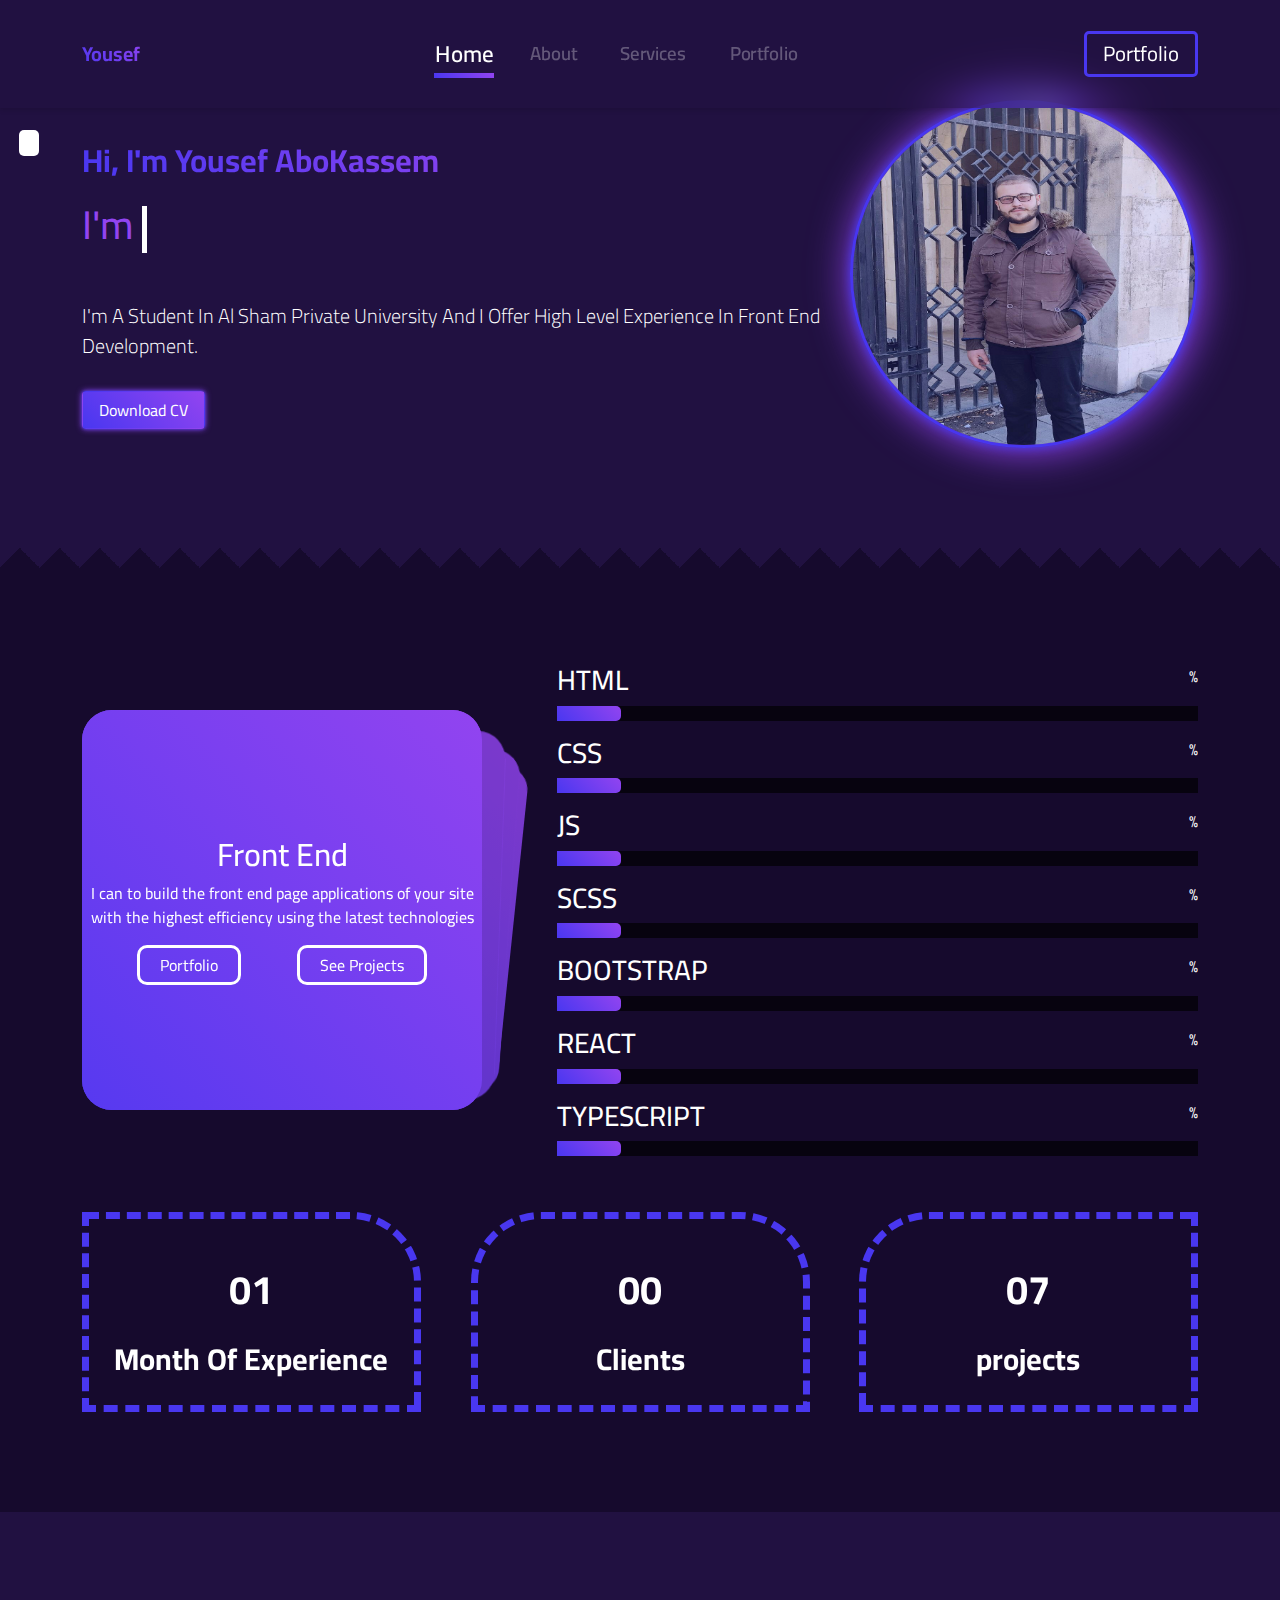
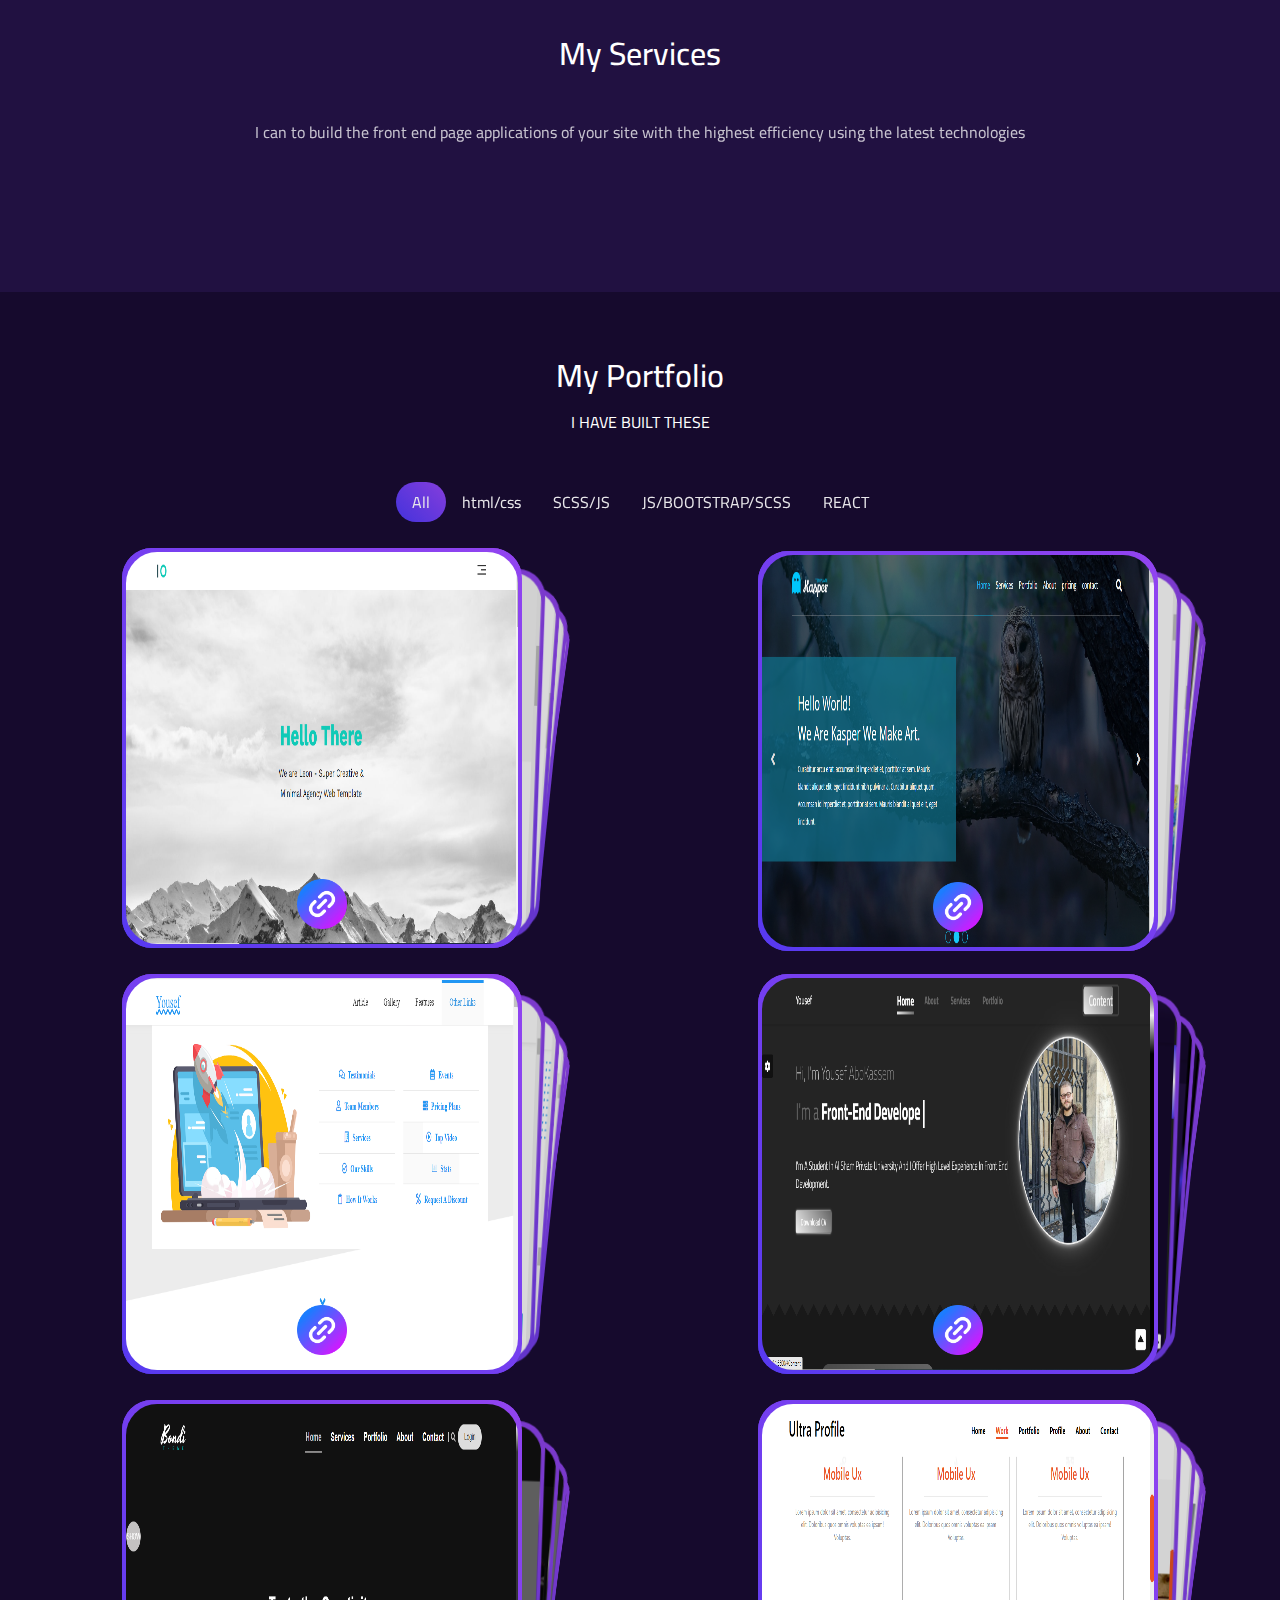
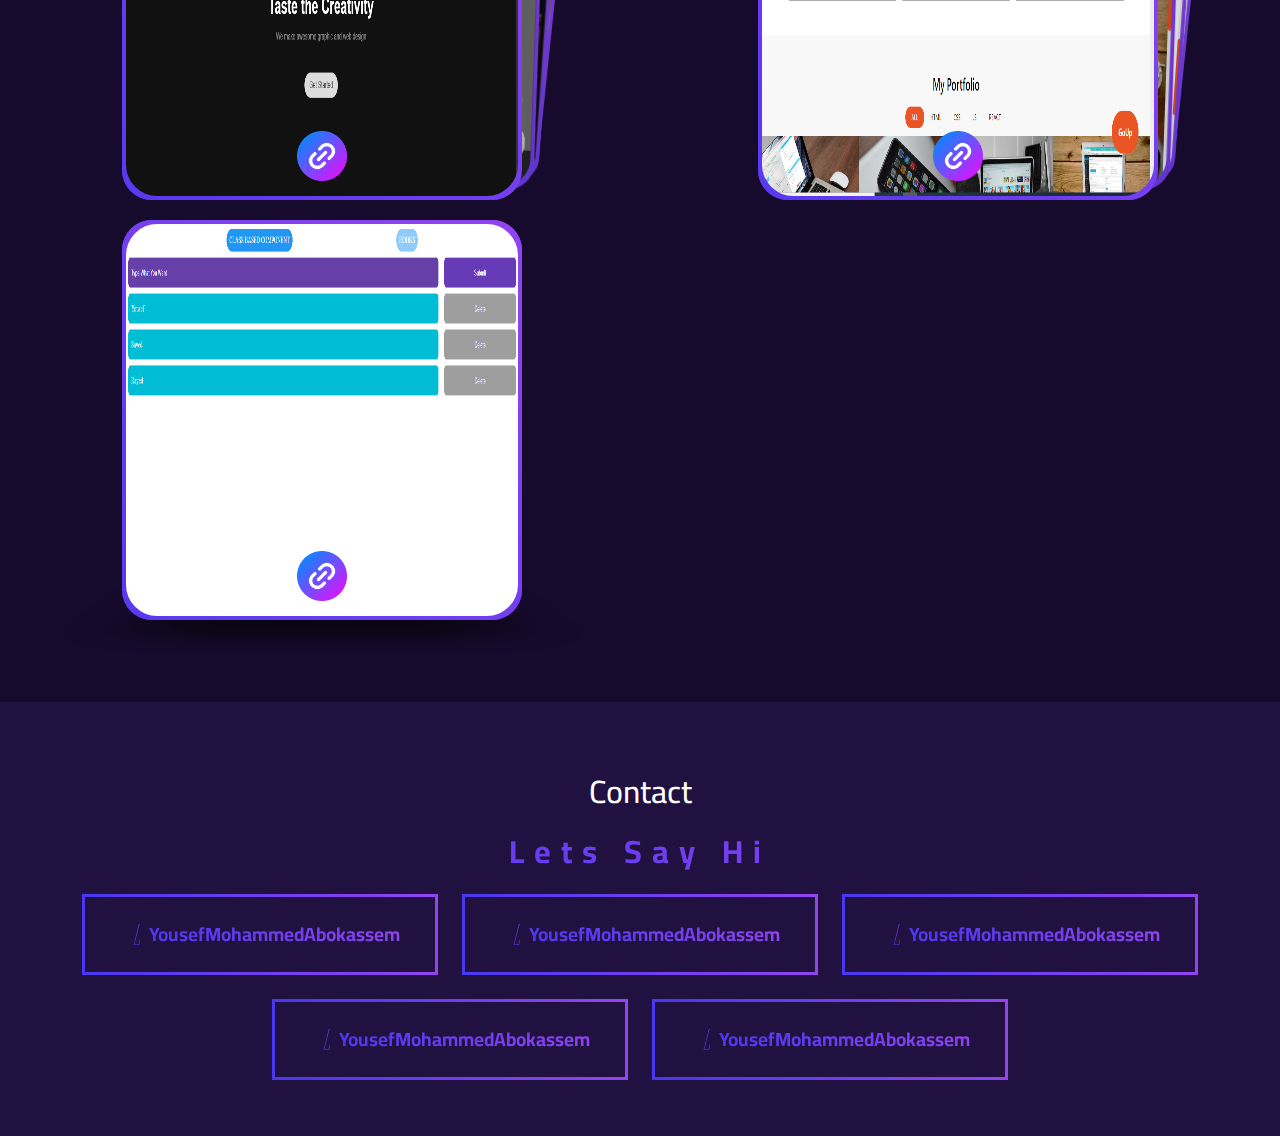
==== commit 90c259a5: "edit" ====
--- a/index.html
+++ b/index.html
@@ -249,7 +249,7 @@
           </p>
 
           <button class="btn px-3">
-            <a href="./CV.pdf" download="CV" class="CV">Download CV</a>
+            <a href="./YousefAboKassem.pdf" download class="CV">Download CV</a>
           </button>
           <!--  -->
         </div>
@@ -467,17 +467,17 @@
           </div>
         </div>
         <div class="col2 frombottom">
-          <div class="box tiltG box-1">
-            <h1>00</h1>
-            <h2>Years Experience</h2>
+          <div class="box tiltG box-1 hoverPosition">
+            <h1>01</h1>
+            <h2>Month Of Experience</h2>
           </div>
           <!--  -->
-          <div class="box tiltG box-2">
+          <div class="box tiltG box-2 hoverPosition">
             <h1>00</h1>
             <h2>Clients</h2>
           </div>
           <!--  -->
-          <div class="box tiltG box-3">
+          <div class="box tiltG box-3 hoverPosition">
             <h1>07</h1>
             <h2>projects</h2>
           </div>
--- a/css/index.css
+++ b/css/index.css
@@ -34,6 +34,24 @@
   transition: 0.5s;
 }
 
+.hoverPosition::before {
+  content: "";
+  position: absolute;
+  width: 0%;
+  height: 0%;
+  border-radius: 50%;
+  transform: translate(-50%, -50%);
+  top: var(--y);
+  left: var(--x);
+  z-index: -1;
+  transition: width 1s, height 1s;
+  background-color: var(--second-color);
+}
+.hoverPosition:hover::before {
+  height: 700px;
+  width: 700px;
+}
+
 .bt {
   background-image: linear-gradient(45deg, var(--main-color), var(--second-color));
   background-clip: text;
@@ -422,7 +440,8 @@
 .myButton {
   position: fixed;
   right: 10px;
-  bottom: 30px;
+  opacity: 0;
+  bottom: 10px;
   transition: var(--main-transition);
   cursor: pointer;
   z-index: 50000;
@@ -938,20 +957,6 @@
   z-index: 1;
   transition: var(--main-transition);
 }
-.about .child-about .col2 .box::before {
-  content: "";
-  position: absolute;
-  width: 100%;
-  height: 0%;
-  background-color: var(--second-color);
-  bottom: 0px;
-  left: 0px;
-  z-index: -1;
-  transition: var(--main-transition);
-}
-.about .child-about .col2 .box:hover::before {
-  height: 100%;
-}
 .about .child-about .col2 .box:hover {
   border-color: transparent;
   box-shadow: 0 0 3px 1px var(--main-color), 0 0 7px 1px var(--second-color);
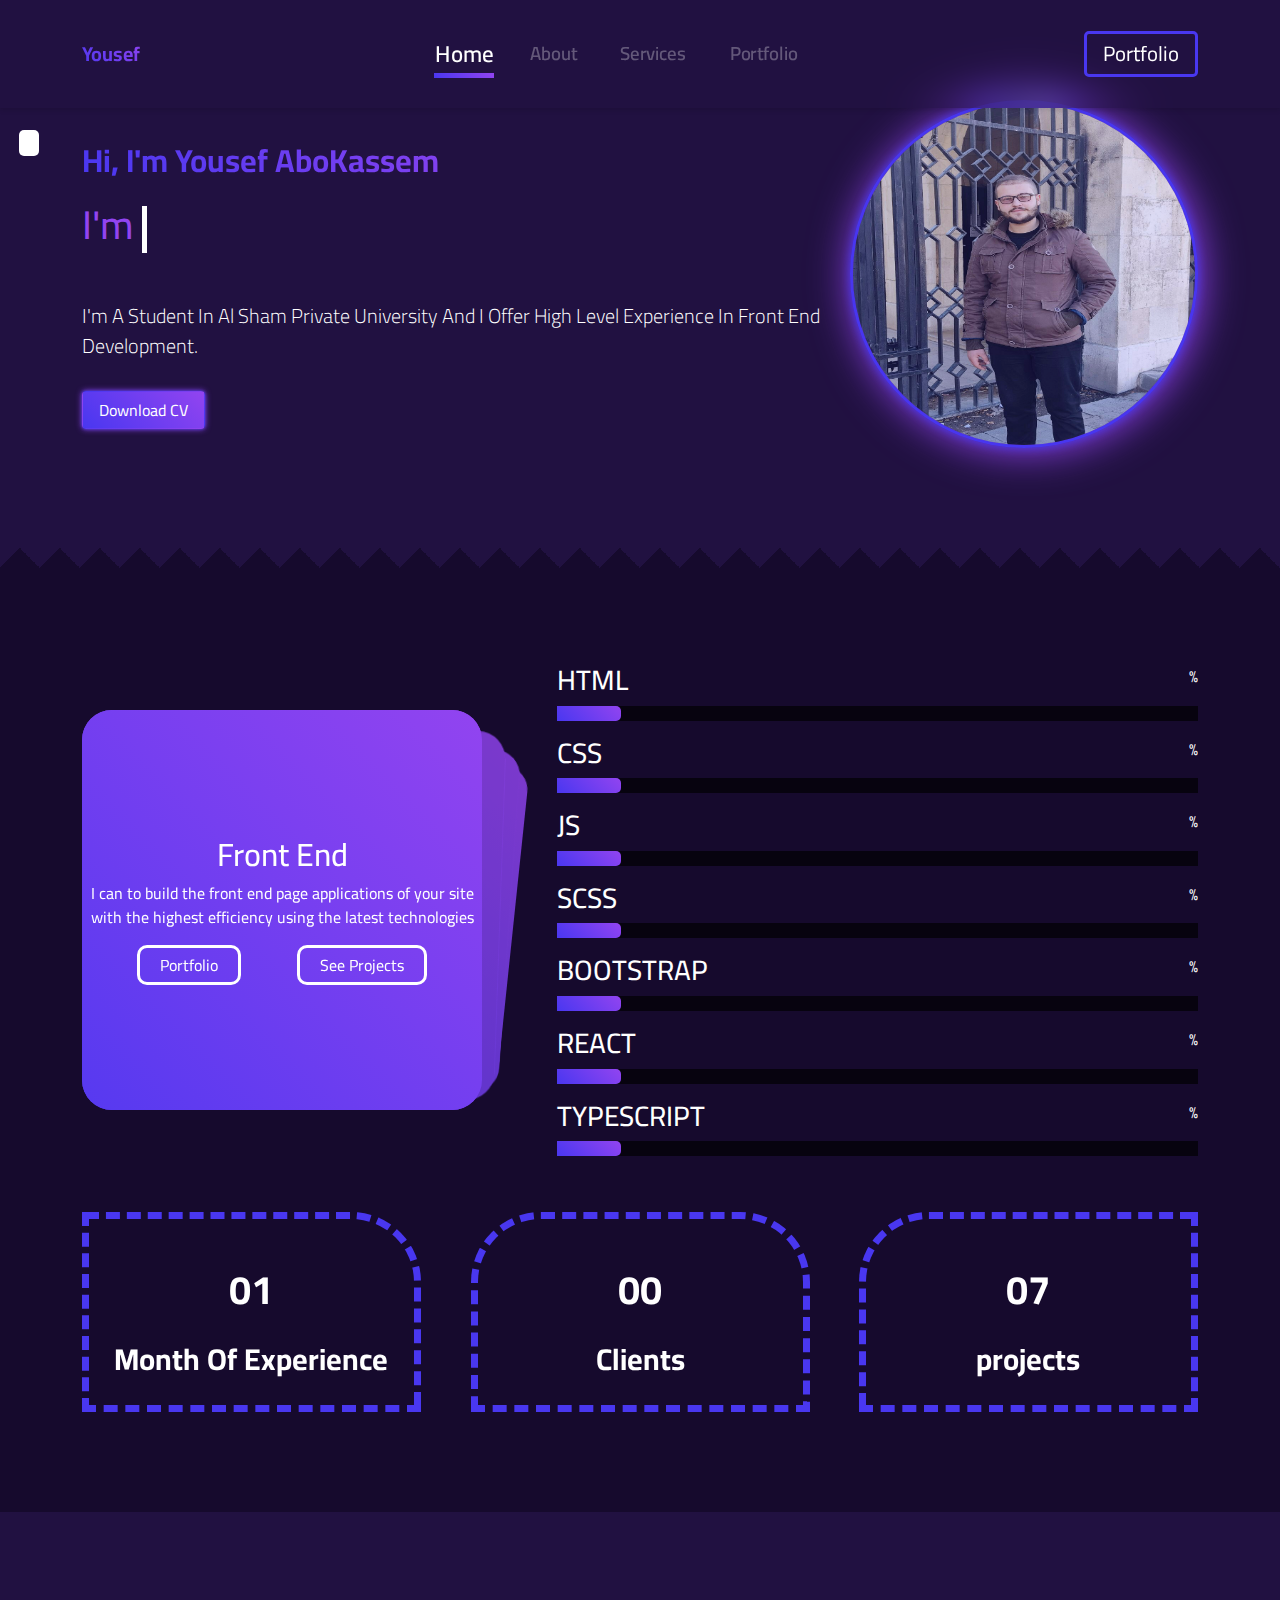
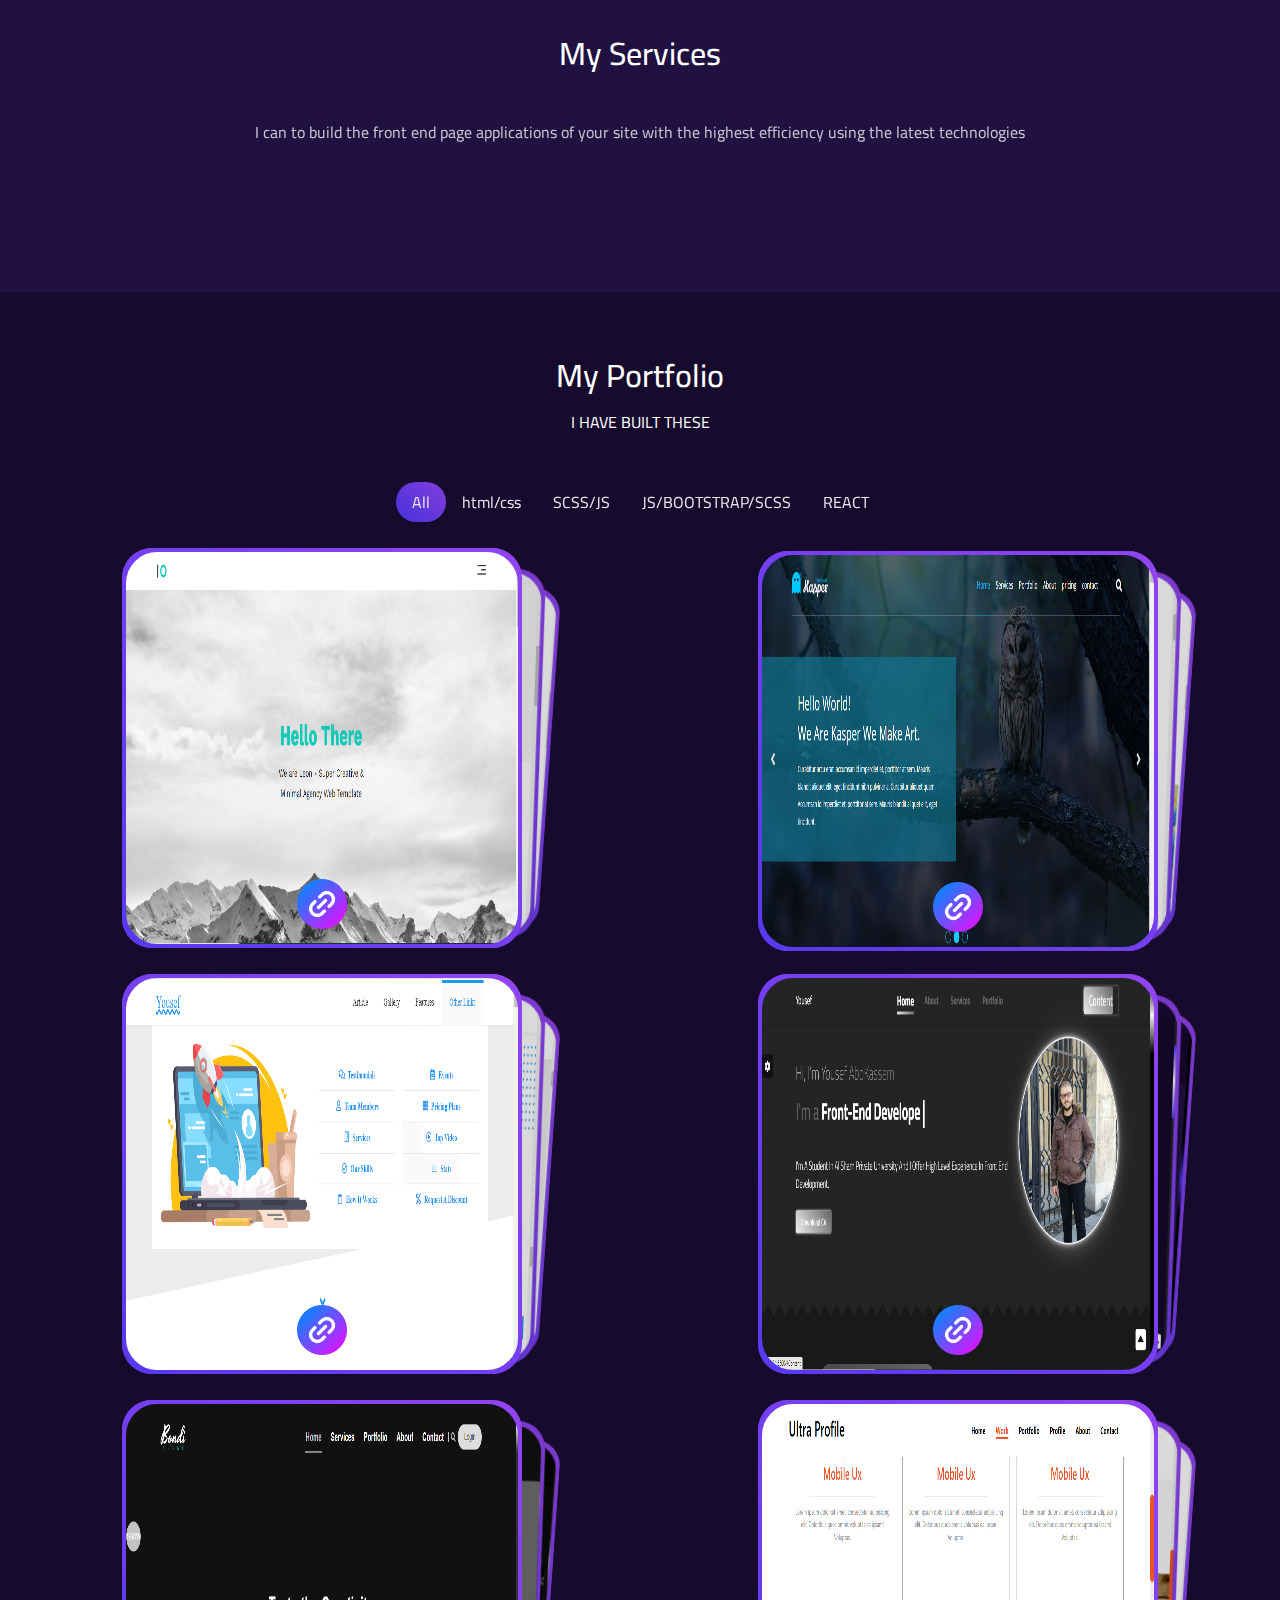
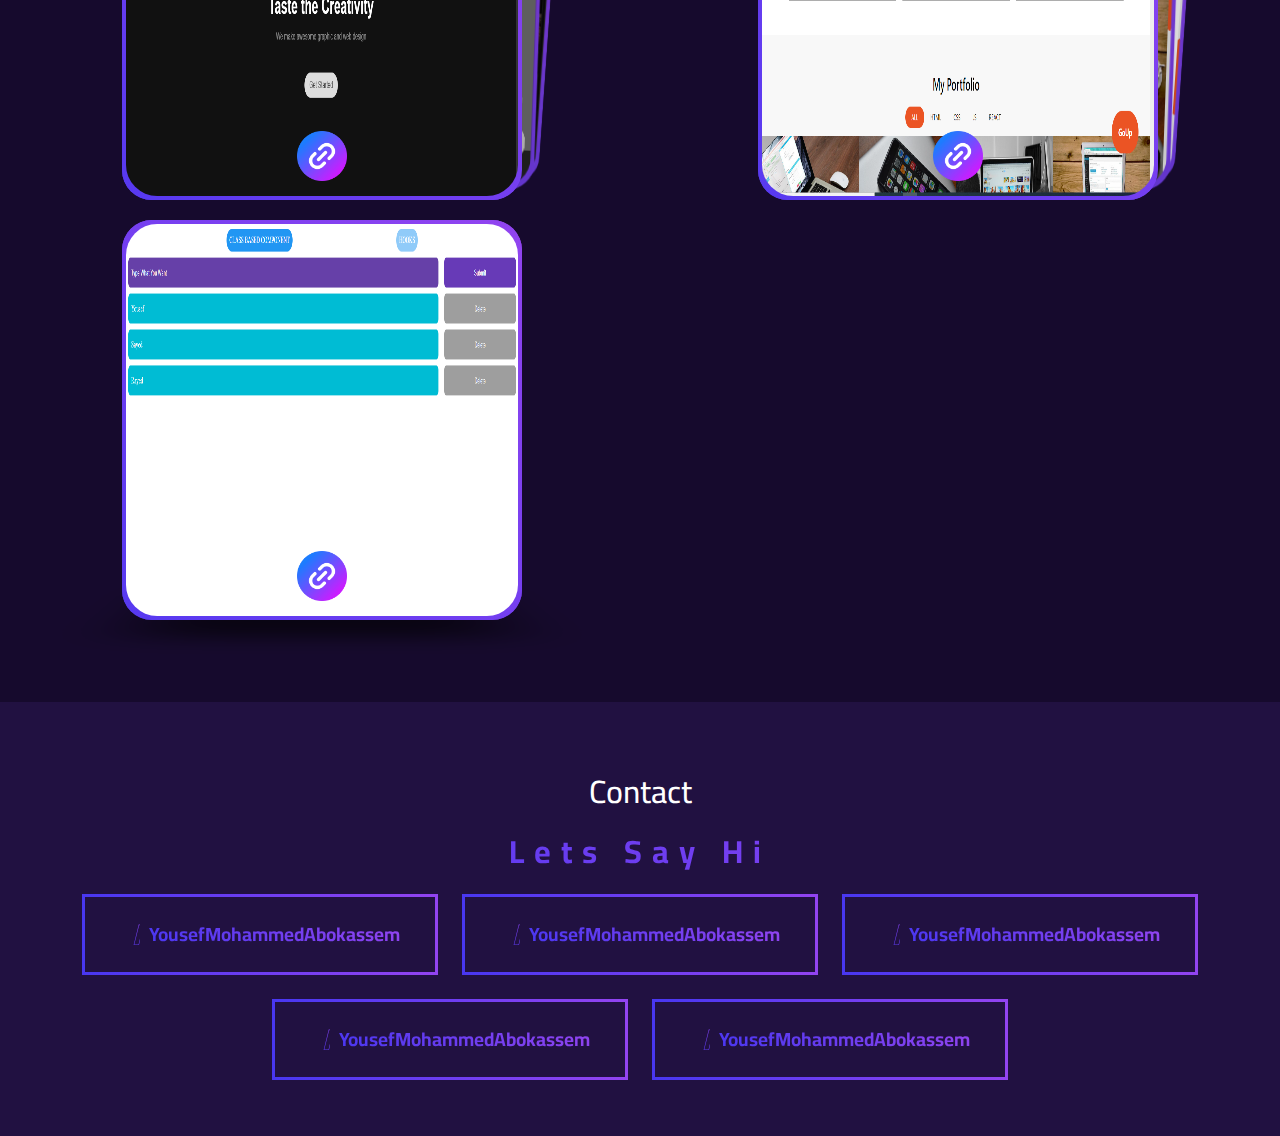
==== commit 8a7c89b0: "limit the images" ====
--- a/index.html
+++ b/index.html
@@ -596,72 +596,6 @@
                 </div>
               </div>
               <!--end-->
-              <!-- start -->
-              <div class="swiper-slide main-box">
-                <div class="Box glare">
-                  <div class="image">
-                    <img src="./img/template104.png" alt="" />
-                    <span>visit the project</span>
-                    <div class="links">
-                      <a
-                        class="link"
-                        href=" https://yousefmohammedabokassem.github.io/trmplate-1-html-css/"
-                        target="_blank"
-                        ><img src="./img/link.png" class="myLinkImg" alt=""
-                      /></a>
-                      <!-- note : if you change this image on next days make sure that you will call it img/link.(any(png or jpj)) because I used regular expression on this name  
-                      take a look in javascript file search 
-                      (regular expression for link )
-                      -->
-                    </div>
-                  </div>
-                </div>
-              </div>
-              <!--end-->
-              <!-- start -->
-              <div class="swiper-slide main-box">
-                <div class="Box glare">
-                  <div class="image">
-                    <img src="./img/template105.png" alt="" />
-                    <span>visit the project</span>
-                    <div class="links">
-                      <a
-                        class="link"
-                        href=" https://yousefmohammedabokassem.github.io/trmplate-1-html-css/"
-                        target="_blank"
-                        ><img src="./img/link.png" class="myLinkImg" alt=""
-                      /></a>
-                      <!-- note : if you change this image on next days make sure that you will call it img/link.(any(png or jpj)) because I used regular expression on this name  
-                      take a look in javascript file search 
-                      (regular expression for link )
-                      -->
-                    </div>
-                  </div>
-                </div>
-              </div>
-              <!--end-->
-              <!-- start -->
-              <div class="swiper-slide main-box">
-                <div class="Box glare">
-                  <div class="image">
-                    <img src="./img/template106.png" alt="" />
-                    <span>visit the project</span>
-                    <div class="links">
-                      <a
-                        class="link"
-                        href=" https://yousefmohammedabokassem.github.io/trmplate-1-html-css/"
-                        target="_blank"
-                        ><img src="./img/link.png" class="myLinkImg" alt=""
-                      /></a>
-                      <!-- note : if you change this image on next days make sure that you will call it img/link.(any(png or jpj)) because I used regular expression on this name  
-                      take a look in javascript file search 
-                      (regular expression for link )
-                      -->
-                    </div>
-                  </div>
-                </div>
-              </div>
-              <!--end-->
             </div>
           </div>
           <!--  -->
@@ -736,94 +670,6 @@
                 </div>
               </div>
               <!--end-->
-              <!-- start -->
-              <div class="swiper-slide main-box">
-                <div class="Box glare">
-                  <div class="image">
-                    <img src="./img/template204.png" alt="" />
-                    <span>visit the project</span>
-                    <div class="links">
-                      <a
-                        class="link"
-                        href="  https://yousefmohammedabokassem.github.io/temlate-2/"
-                        target="_blank"
-                        ><img src="./img/link.png" class="myLinkImg" alt=""
-                      /></a>
-                      <!-- note : if you change this image on next days make sure that you will call it img/link.(any(png or jpj)) because I used regular expression on this name  
-                      take a look in javascript file search 
-                      (regular expression for link )
-                      -->
-                    </div>
-                  </div>
-                </div>
-              </div>
-              <!--end-->
-              <!-- start -->
-              <div class="swiper-slide main-box">
-                <div class="Box glare">
-                  <div class="image">
-                    <img src="./img/template205.png" alt="" />
-                    <span>visit the project</span>
-                    <div class="links">
-                      <a
-                        class="link"
-                        href="  https://yousefmohammedabokassem.github.io/temlate-2/"
-                        target="_blank"
-                        ><img src="./img/link.png" class="myLinkImg" alt=""
-                      /></a>
-                      <!-- note : if you change this image on next days make sure that you will call it img/link.(any(png or jpj)) because I used regular expression on this name  
-                      take a look in javascript file search 
-                      (regular expression for link )
-                      -->
-                    </div>
-                  </div>
-                </div>
-              </div>
-              <!--end-->
-              <!-- start -->
-              <div class="swiper-slide main-box">
-                <div class="Box glare">
-                  <div class="image">
-                    <img src="./img/template206png.png" alt="" />
-                    <span>visit the project</span>
-                    <div class="links">
-                      <a
-                        class="link"
-                        href="  https://yousefmohammedabokassem.github.io/temlate-2/"
-                        target="_blank"
-                        ><img src="./img/link.png" class="myLinkImg" alt=""
-                      /></a>
-                      <!-- note : if you change this image on next days make sure that you will call it img/link.(any(png or jpj)) because I used regular expression on this name  
-                      take a look in javascript file search 
-                      (regular expression for link )
-                      -->
-                    </div>
-                  </div>
-                </div>
-              </div>
-              <!--end-->
-              <!-- start -->
-              <div class="swiper-slide main-box">
-                <div class="Box glare">
-                  <div class="image">
-                    <img src="./img/template207.png" alt="" />
-                    <span>visit the project</span>
-                    <div class="links">
-                      <a
-                        class="link"
-                        href=" https://yousefmohammedabokassem.github.io/temlate-2/"
-                        target="_blank"
-                        ><img src="./img/link.png" class="myLinkImg" alt=""
-                      /></a>
-                      <!-- note : if you change this image on next days make sure that you will call it img/link.(any(png or jpj)) because I used regular expression on this name  
-                      take a look in javascript file search 
-                      (regular expression for link )
-                      -->
-                    </div>
-                  </div>
-                </div>
-              </div>
-              <!--end-->
             </div>
           </div>
         </div>
@@ -854,10 +700,11 @@
               </div>
               <!--end-->
               <!-- start -->
-              <div class="swiper-slide main-box">
-                <div class="Box glare">
-                  <div class="image">
-                    <img src="./img/template3002.png" alt="" />
+              <!-- start -->
+              <div class="swiper-slide main-box">
+                <div class="Box glare">
+                  <div class="image">
+                    <img src="./img/template302.png" alt="" />
                     <span>visit the project</span>
                     <div class="links">
                       <a
@@ -879,7 +726,7 @@
               <div class="swiper-slide main-box">
                 <div class="Box glare">
                   <div class="image">
-                    <img src="./img/template302.png" alt="" />
+                    <img src="./img/template303.png" alt="" />
                     <span>visit the project</span>
                     <div class="links">
                       <a
@@ -896,93 +743,6 @@
                   </div>
                 </div>
               </div>
-              <!--end-->
-              <!-- start -->
-              <div class="swiper-slide main-box">
-                <div class="Box glare">
-                  <div class="image">
-                    <img src="./img/template303.png" alt="" />
-                    <span>visit the project</span>
-                    <div class="links">
-                      <a
-                        class="link"
-                        href="  https://yousefmohammedabokassem.github.io/template_3/"
-                        target="_blank"
-                        ><img src="./img/link.png" class="myLinkImg" alt=""
-                      /></a>
-                      <!-- note : if you change this image on next days make sure that you will call it img/link.(any(png or jpj)) because I used regular expression on this name  
-                      take a look in javascript file search 
-                      (regular expression for link )
-                      -->
-                    </div>
-                  </div>
-                </div>
-              </div>
-              <!-- start -->
-              <div class="swiper-slide main-box">
-                <div class="Box glare">
-                  <div class="image">
-                    <img src="./img/template304.png" alt="" />
-                    <span>visit the project</span>
-                    <div class="links">
-                      <a
-                        class="link"
-                        href="  https://yousefmohammedabokassem.github.io/template_3/"
-                        target="_blank"
-                        ><img src="./img/link.png" class="myLinkImg" alt=""
-                      /></a>
-                      <!-- note : if you change this image on next days make sure that you will call it img/link.(any(png or jpj)) because I used regular expression on this name  
-                      take a look in javascript file search 
-                      (regular expression for link )
-                      -->
-                    </div>
-                  </div>
-                </div>
-              </div>
-              <!-- start -->
-              <div class="swiper-slide main-box">
-                <div class="Box glare">
-                  <div class="image">
-                    <img src="./img/template3035png.png" alt="" />
-                    <span>visit the project</span>
-                    <div class="links">
-                      <a
-                        class="link"
-                        href="  https://yousefmohammedabokassem.github.io/template_3/"
-                        target="_blank"
-                        ><img src="./img/link.png" class="myLinkImg" alt=""
-                      /></a>
-                      <!-- note : if you change this image on next days make sure that you will call it img/link.(any(png or jpj)) because I used regular expression on this name  
-                      take a look in javascript file search 
-                      (regular expression for link )
-                      -->
-                    </div>
-                  </div>
-                </div>
-              </div>
-              <!-- start -->
-              <div class="swiper-slide main-box">
-                <div class="Box glare">
-                  <div class="image">
-                    <img src="./img/template306.png" alt="" />
-                    <span>visit the project</span>
-                    <div class="links">
-                      <a
-                        class="link"
-                        href="  https://yousefmohammedabokassem.github.io/template_3/"
-                        target="_blank"
-                        ><img src="./img/link.png" class="myLinkImg" alt=""
-                      /></a>
-                      <!-- note : if you change this image on next days make sure that you will call it img/link.(any(png or jpj)) because I used regular expression on this name  
-                      take a look in javascript file search 
-                      (regular expression for link )
-                      -->
-                    </div>
-                  </div>
-                </div>
-              </div>
-              <!--end-->
-              <!--end-->
             </div>
           </div>
         </div>
@@ -1057,90 +817,6 @@
                 </div>
               </div>
               <!--end-->
-              <!-- start -->
-              <div class="swiper-slide main-box">
-                <div class="Box glare">
-                  <div class="image">
-                    <img src="./img/template404.png" alt="" />
-                    <span>visit the project</span>
-                    <div class="links">
-                      <a
-                        class="link"
-                        href="   https://yousefmohammedabokassem.github.io/Template_4/ "
-                        target="_blank"
-                        ><img src="./img/link.png" class="myLinkImg" alt=""
-                      /></a>
-                      <!-- note : if you change this image on next days make sure that you will call it img/link.(any(png or jpj)) because I used regular expression on this name  
-                      take a look in javascript file search 
-                      (regular expression for link )
-                      -->
-                    </div>
-                  </div>
-                </div>
-              </div>
-              <!--end-->
-              <div class="swiper-slide main-box">
-                <div class="Box glare">
-                  <div class="image">
-                    <img src="./img/template405.png" alt="" />
-                    <span>visit the project</span>
-                    <div class="links">
-                      <a
-                        class="link"
-                        href="   https://yousefmohammedabokassem.github.io/Template_4/ "
-                        target="_blank"
-                        ><img src="./img/link.png" class="myLinkImg" alt=""
-                      /></a>
-                      <!-- note : if you change this image on next days make sure that you will call it img/link.(any(png or jpj)) because I used regular expression on this name  
-                      take a look in javascript file search 
-                      (regular expression for link )
-                      -->
-                    </div>
-                  </div>
-                </div>
-              </div>
-              <!--  -->
-              <div class="swiper-slide main-box">
-                <div class="Box glare">
-                  <div class="image">
-                    <img src="./img/template406.png" alt="" />
-                    <span>visit the project</span>
-                    <div class="links">
-                      <a
-                        class="link"
-                        href="   https://yousefmohammedabokassem.github.io/Template_4/ "
-                        target="_blank"
-                        ><img src="./img/link.png" class="myLinkImg" alt=""
-                      /></a>
-                      <!-- note : if you change this image on next days make sure that you will call it img/link.(any(png or jpj)) because I used regular expression on this name  
-                      take a look in javascript file search 
-                      (regular expression for link )
-                      -->
-                    </div>
-                  </div>
-                </div>
-              </div>
-              <!--  -->
-              <div class="swiper-slide main-box">
-                <div class="Box glare">
-                  <div class="image">
-                    <img src="./img/template408.png" alt="" />
-                    <span>visit the project</span>
-                    <div class="links">
-                      <a
-                        class="link"
-                        href="   https://yousefmohammedabokassem.github.io/Template_4/ "
-                        target="_blank"
-                        ><img src="./img/link.png" class="myLinkImg" alt=""
-                      /></a>
-                      <!-- note : if you change this image on next days make sure that you will call it img/link.(any(png or jpj)) because I used regular expression on this name  
-                      take a look in javascript file search 
-                      (regular expression for link )
-                      -->
-                    </div>
-                  </div>
-                </div>
-              </div>
             </div>
           </div>
         </div>
@@ -1218,94 +894,6 @@
                 </div>
               </div>
               <!--end-->
-              <!-- start -->
-              <div class="swiper-slide main-box">
-                <div class="Box glare">
-                  <div class="image">
-                    <img src="./img/template504.png" alt="" />
-                    <span>visit the project</span>
-                    <div class="links">
-                      <a
-                        class="link"
-                        href="   https://yousefmohammedabokassem.github.io/Bootstrap_Design_1/"
-                        target="_blank"
-                        ><img src="./img/link.png" class="myLinkImg" alt=""
-                      /></a>
-                      <!-- note : if you change this image on next days make sure that you will call it img/link.(any(png or jpj)) because I used regular expression on this name  
-                      take a look in javascript file search 
-                      (regular expression for link )
-                      -->
-                    </div>
-                  </div>
-                </div>
-              </div>
-              <!--end-->
-              <!-- start -->
-              <div class="swiper-slide main-box">
-                <div class="Box glare">
-                  <div class="image">
-                    <img src="./img/template505.png" alt="" />
-                    <span>visit the project</span>
-                    <div class="links">
-                      <a
-                        class="link"
-                        href="   https://yousefmohammedabokassem.github.io/Bootstrap_Design_1/"
-                        target="_blank"
-                        ><img src="./img/link.png" class="myLinkImg" alt=""
-                      /></a>
-                      <!-- note : if you change this image on next days make sure that you will call it img/link.(any(png or jpj)) because I used regular expression on this name  
-                      take a look in javascript file search 
-                      (regular expression for link )
-                      -->
-                    </div>
-                  </div>
-                </div>
-              </div>
-              <!--end-->
-              <!-- start -->
-              <div class="swiper-slide main-box">
-                <div class="Box glare">
-                  <div class="image">
-                    <img src="./img/template506.png" alt="" />
-                    <span>visit the project</span>
-                    <div class="links">
-                      <a
-                        class="link"
-                        href="   https://yousefmohammedabokassem.github.io/Bootstrap_Design_1/"
-                        target="_blank"
-                        ><img src="./img/link.png" class="myLinkImg" alt=""
-                      /></a>
-                      <!-- note : if you change this image on next days make sure that you will call it img/link.(any(png or jpj)) because I used regular expression on this name  
-                      take a look in javascript file search 
-                      (regular expression for link )
-                      -->
-                    </div>
-                  </div>
-                </div>
-              </div>
-              <!--end-->
-              <!-- start -->
-              <div class="swiper-slide main-box">
-                <div class="Box glare">
-                  <div class="image">
-                    <img src="./img/template507.png" alt="" />
-                    <span>visit the project</span>
-                    <div class="links">
-                      <a
-                        class="link"
-                        href="   https://yousefmohammedabokassem.github.io/Bootstrap_Design_1/"
-                        target="_blank"
-                        ><img src="./img/link.png" class="myLinkImg" alt=""
-                      /></a>
-                      <!-- note : if you change this image on next days make sure that you will call it img/link.(any(png or jpj)) because I used regular expression on this name  
-                      take a look in javascript file search 
-                      (regular expression for link )
-                      -->
-                    </div>
-                  </div>
-                </div>
-              </div>
-              <!--end-->
             </div>
           </div>
         </div>
@@ -1363,94 +951,6 @@
                 <div class="Box glare">
                   <div class="image">
                     <img src="./img/template703.png" alt="" />
-                    <span>visit the project</span>
-                    <div class="links">
-                      <a
-                        class="link"
-                        href="   https://yousefmohammedabokassem.github.io/Template-7/"
-                        target="_blank"
-                        ><img src="./img/link.png" class="myLinkImg" alt=""
-                      /></a>
-                      <!-- note : if you change this image on next days make sure that you will call it img/link.(any(png or jpj)) because I used regular expression on this name  
-                      take a look in javascript file search 
-                      (regular expression for link )
-                      -->
-                    </div>
-                  </div>
-                </div>
-              </div>
-              <!--end-->
-              <!-- start -->
-              <div class="swiper-slide main-box">
-                <div class="Box glare">
-                  <div class="image">
-                    <img src="./img/template704.png" alt="" />
-                    <span>visit the project</span>
-                    <div class="links">
-                      <a
-                        class="link"
-                        href="   https://yousefmohammedabokassem.github.io/Template-7/"
-                        target="_blank"
-                        ><img src="./img/link.png" class="myLinkImg" alt=""
-                      /></a>
-                      <!-- note : if you change this image on next days make sure that you will call it img/link.(any(png or jpj)) because I used regular expression on this name  
-                      take a look in javascript file search 
-                      (regular expression for link )
-                      -->
-                    </div>
-                  </div>
-                </div>
-              </div>
-              <!--end-->
-              <!-- start -->
-              <div class="swiper-slide main-box">
-                <div class="Box glare">
-                  <div class="image">
-                    <img src="./img/template705.png" alt="" />
-                    <span>visit the project</span>
-                    <div class="links">
-                      <a
-                        class="link"
-                        href="   https://yousefmohammedabokassem.github.io/Template-7/"
-                        target="_blank"
-                        ><img src="./img/link.png" class="myLinkImg" alt=""
-                      /></a>
-                      <!-- note : if you change this image on next days make sure that you will call it img/link.(any(png or jpj)) because I used regular expression on this name  
-                      take a look in javascript file search 
-                      (regular expression for link )
-                      -->
-                    </div>
-                  </div>
-                </div>
-              </div>
-              <!--end-->
-              <!-- start -->
-              <div class="swiper-slide main-box">
-                <div class="Box glare">
-                  <div class="image">
-                    <img src="./img/template706.png" alt="" />
-                    <span>visit the project</span>
-                    <div class="links">
-                      <a
-                        class="link"
-                        href="   https://yousefmohammedabokassem.github.io/Template-7/"
-                        target="_blank"
-                        ><img src="./img/link.png" class="myLinkImg" alt=""
-                      /></a>
-                      <!-- note : if you change this image on next days make sure that you will call it img/link.(any(png or jpj)) because I used regular expression on this name  
-                      take a look in javascript file search 
-                      (regular expression for link )
-                      -->
-                    </div>
-                  </div>
-                </div>
-              </div>
-              <!--end-->
-              <!-- start -->
-              <div class="swiper-slide main-box">
-                <div class="Box glare">
-                  <div class="image">
-                    <img src="./img/template707.png" alt="" />
                     <span>visit the project</span>
                     <div class="links">
                       <a
@@ -1504,116 +1004,6 @@
                 <div class="Box glare">
                   <div class="image">
                     <img src="./img/template602.png" alt="" />
-                    <span>visit the project</span>
-                    <div class="links">
-                      <a
-                        class="link"
-                        href="   https://yousefmohammedabokassem.github.io/todo/"
-                        target="_blank"
-                        ><img src="./img/link.png" class="myLinkImg" alt=""
-                      /></a>
-                      <!-- note : if you change this image on next days make sure that you will call it img/link.(any(png or jpj)) because I used regular expression on this name  
-                      take a look in javascript file search 
-                      (regular expression for link )
-                      -->
-                    </div>
-                  </div>
-                </div>
-              </div>
-              <!--end-->
-              <!-- start -->
-              <div class="swiper-slide main-box">
-                <div class="Box glare">
-                  <div class="image">
-                    <img src="./img/template603.png" alt="" />
-                    <span>visit the project</span>
-                    <div class="links">
-                      <a
-                        class="link"
-                        href="   https://yousefmohammedabokassem.github.io/todo/"
-                        target="_blank"
-                        ><img src="./img/link.png" class="myLinkImg" alt=""
-                      /></a>
-                      <!-- note : if you change this image on next days make sure that you will call it img/link.(any(png or jpj)) because I used regular expression on this name  
-                      take a look in javascript file search 
-                      (regular expression for link )
-                      -->
-                    </div>
-                  </div>
-                </div>
-              </div>
-              <!--end-->
-              <!-- start -->
-              <div class="swiper-slide main-box">
-                <div class="Box glare">
-                  <div class="image">
-                    <img src="./img/template604.png" alt="" />
-                    <span>visit the project</span>
-                    <div class="links">
-                      <a
-                        class="link"
-                        href="   https://yousefmohammedabokassem.github.io/todo/"
-                        target="_blank"
-                        ><img src="./img/link.png" class="myLinkImg" alt=""
-                      /></a>
-                      <!-- note : if you change this image on next days make sure that you will call it img/link.(any(png or jpj)) because I used regular expression on this name  
-                      take a look in javascript file search 
-                      (regular expression for link )
-                      -->
-                    </div>
-                  </div>
-                </div>
-              </div>
-              <!--end-->
-              <!-- start -->
-              <div class="swiper-slide main-box">
-                <div class="Box glare">
-                  <div class="image">
-                    <img src="./img/template605.png" alt="" />
-                    <span>visit the project</span>
-                    <div class="links">
-                      <a
-                        class="link"
-                        href="   https://yousefmohammedabokassem.github.io/todo/"
-                        target="_blank"
-                        ><img src="./img/link.png" class="myLinkImg" alt=""
-                      /></a>
-                      <!-- note : if you change this image on next days make sure that you will call it img/link.(any(png or jpj)) because I used regular expression on this name  
-                      take a look in javascript file search 
-                      (regular expression for link )
-                      -->
-                    </div>
-                  </div>
-                </div>
-              </div>
-              <!--end-->
-              <!-- start -->
-              <div class="swiper-slide main-box">
-                <div class="Box glare">
-                  <div class="image">
-                    <img src="./img/template606.png" alt="" />
-                    <span>visit the project</span>
-                    <div class="links">
-                      <a
-                        class="link"
-                        href="   https://yousefmohammedabokassem.github.io/todo/"
-                        target="_blank"
-                        ><img src="./img/link.png" class="myLinkImg" alt=""
-                      /></a>
-                      <!-- note : if you change this image on next days make sure that you will call it img/link.(any(png or jpj)) because I used regular expression on this name  
-                      take a look in javascript file search 
-                      (regular expression for link )
-                      -->
-                    </div>
-                  </div>
-                </div>
-              </div>
-              <!--end-->
-              <!-- start -->
-              <div class="swiper-slide main-box">
-                <div class="Box glare">
-                  <div class="image">
-                    <img src="./img/template607.png" alt="" />
                     <span>visit the project</span>
                     <div class="links">
                       <a
@@ -1694,11 +1084,11 @@
           </div>
         </div>
         <!-- social 2 -->
-        <div class="row social_2 justify-content-center ">
-          <div class="col-lg-4 col-md-6  mb-2">
+        <div class="row social_2 justify-content-center">
+          <div class="col-lg-4 col-md-6 mb-2">
             <a
               href="https://wa.me/963996730905"
-              class="text-decoration-none social py-3 px-5 "
+              class="text-decoration-none social py-3 px-5"
               target="_blank"
             >
               <i class="fa-solid fa-phone"></i>
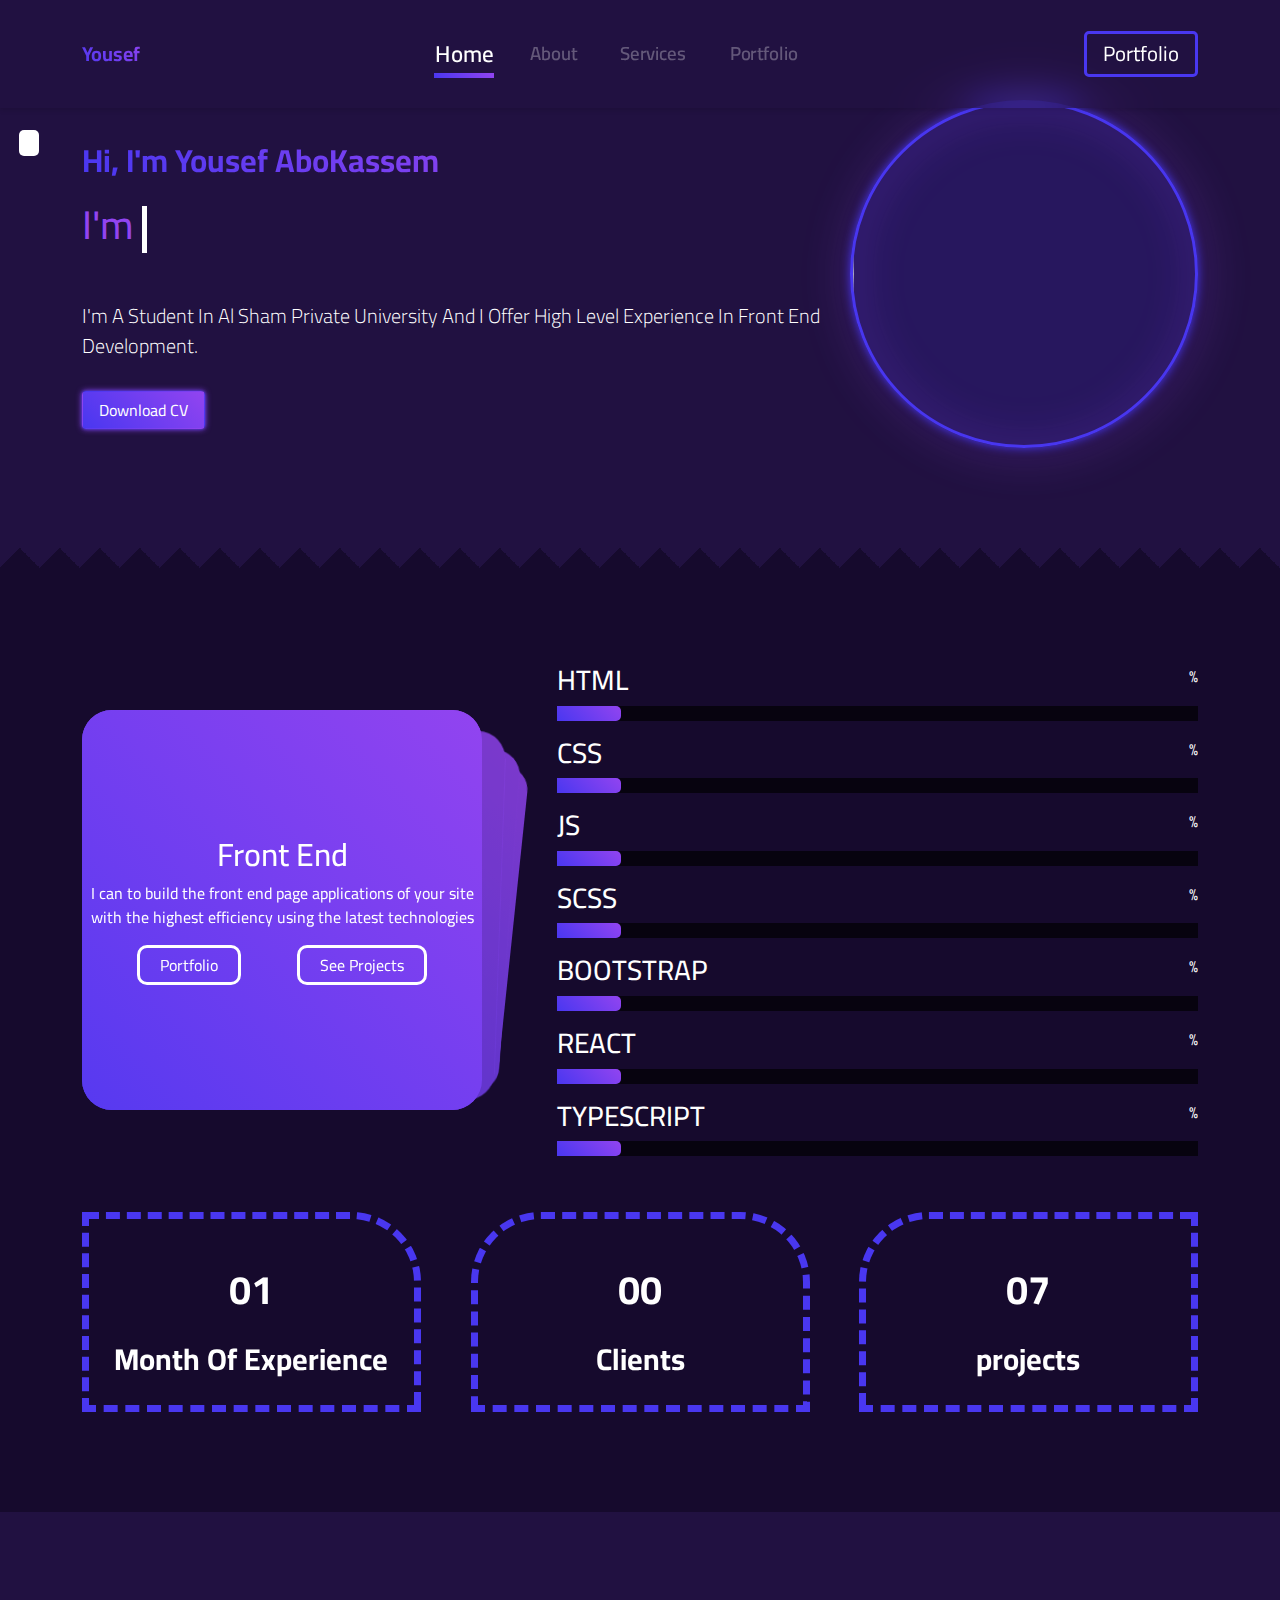
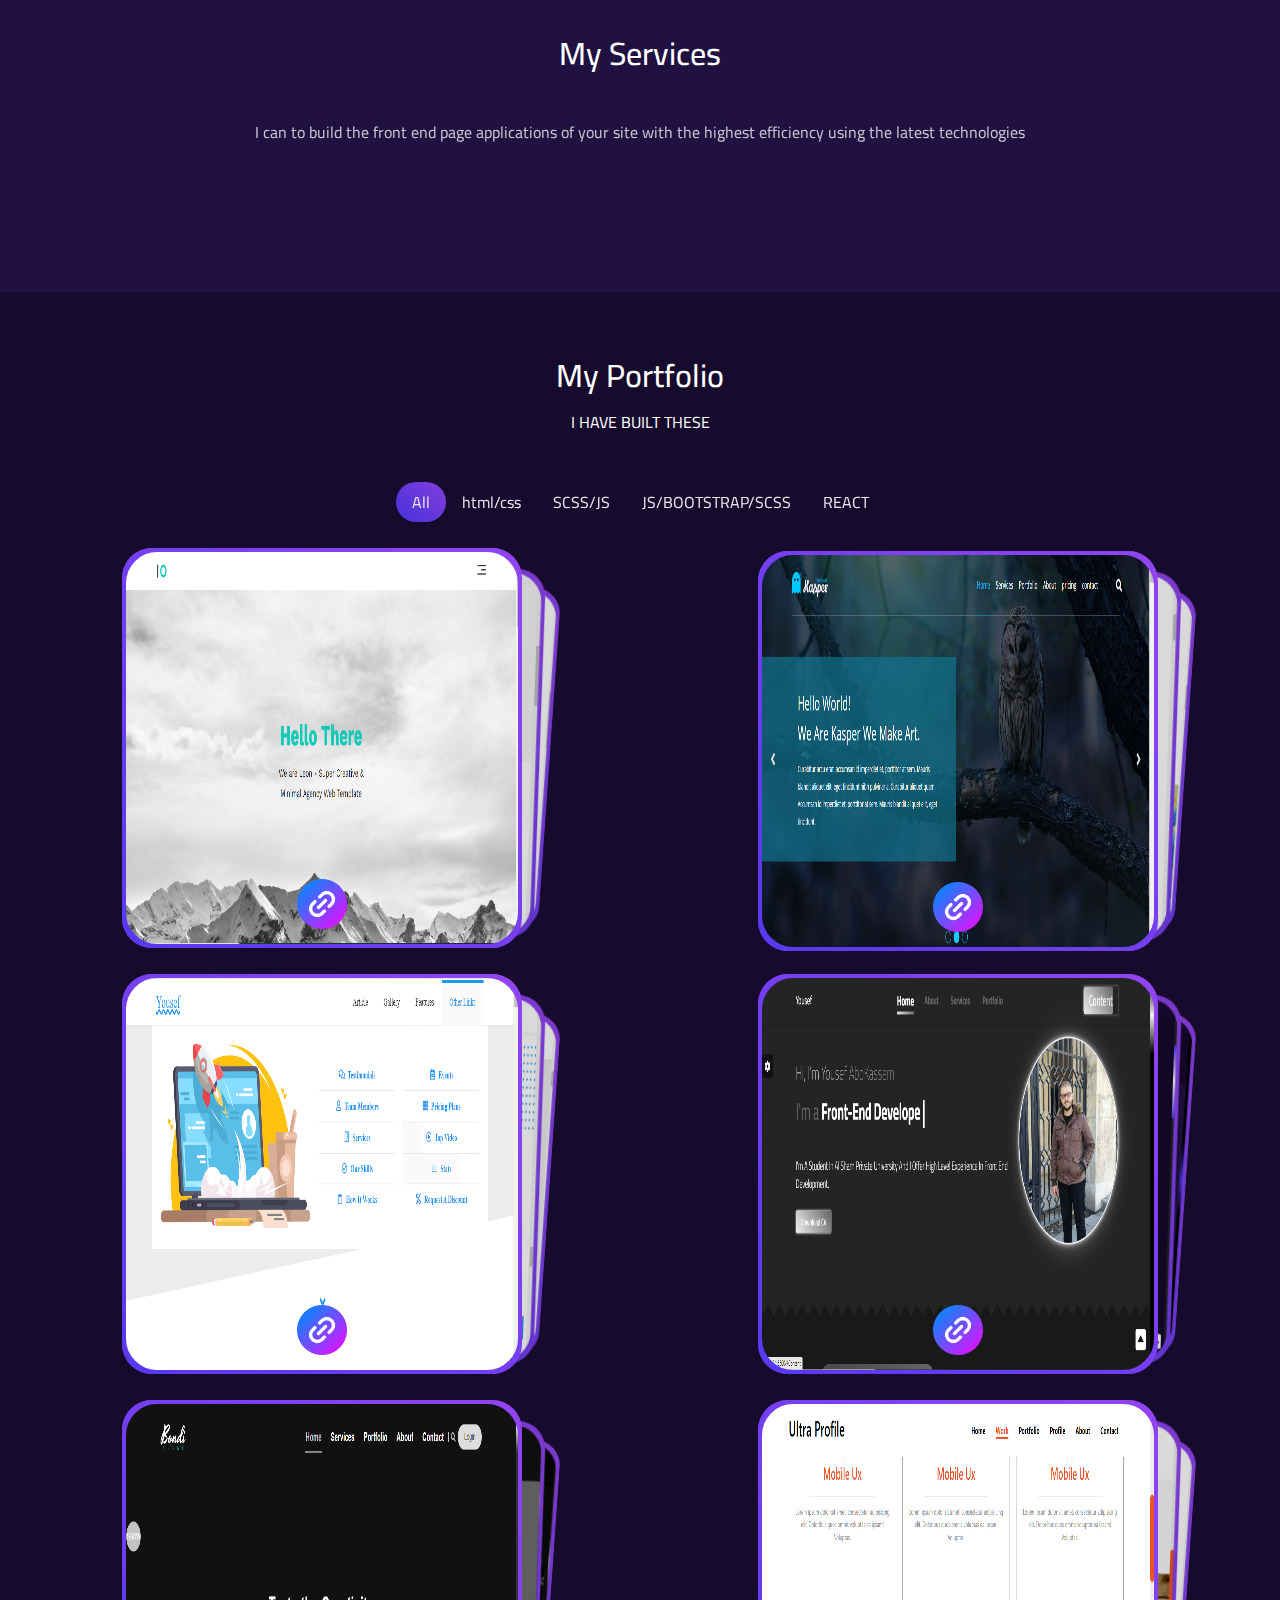
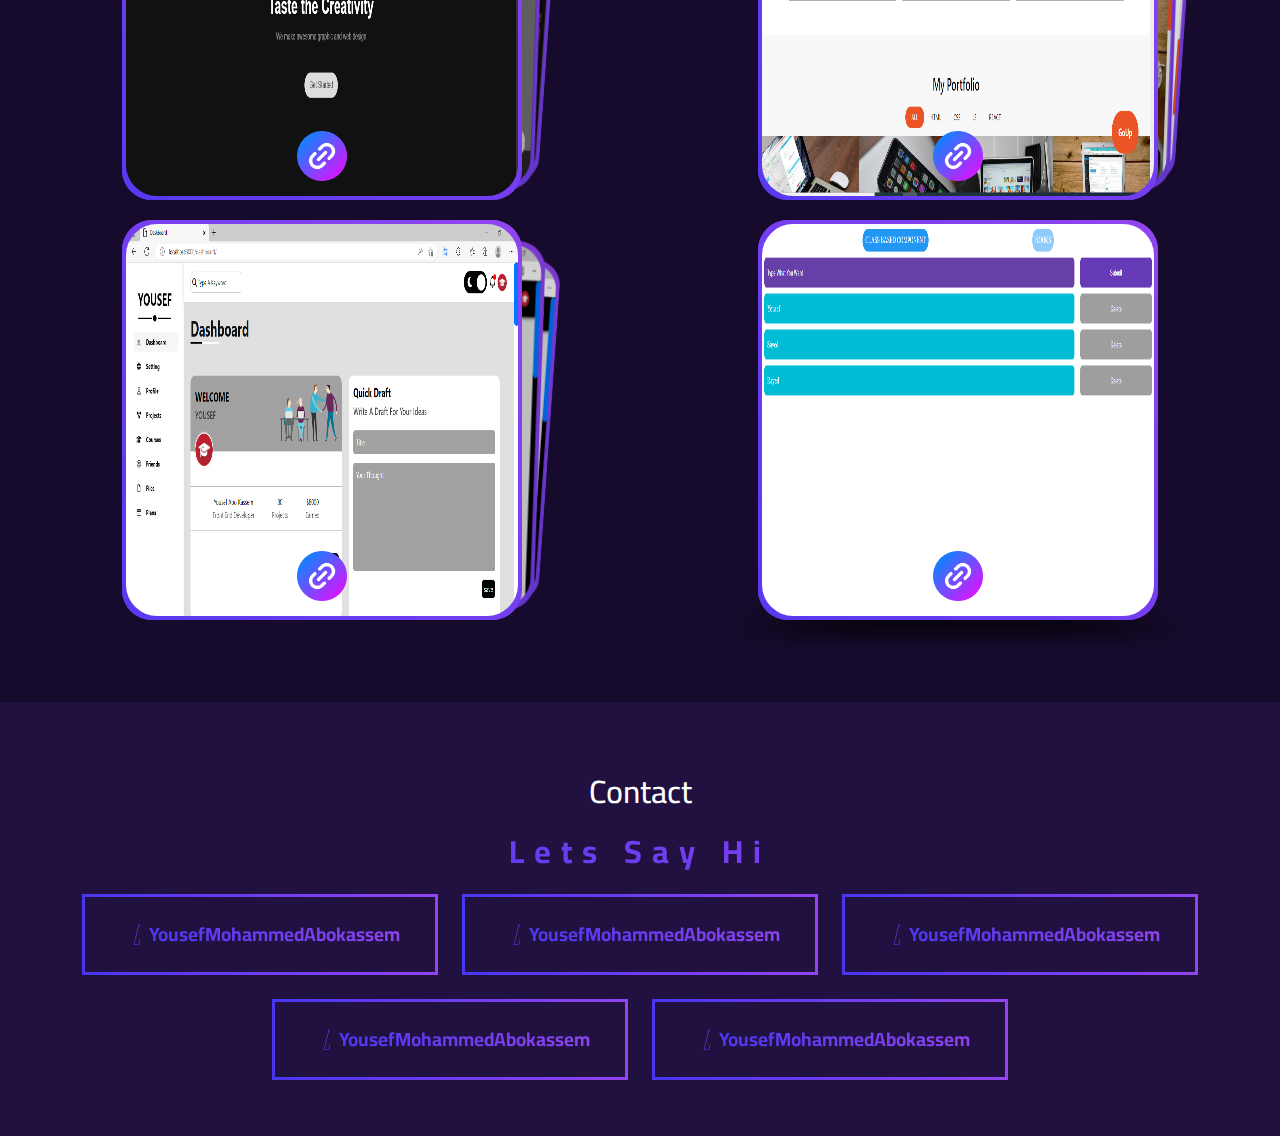
==== commit 0e4e9018: "add dashboard" ====
--- a/index.html
+++ b/index.html
@@ -971,6 +971,80 @@
             </div>
           </div>
         </div>
+        <!-- effect:card effect -->        <!-- effect:card effect -->
+        <div class="col-md-6 react all">
+          <div class="swiper main-box mySwiper">
+            <div class="swiper-wrapper">
+              <!-- start -->
+              <div class="swiper-slide main-box">
+                <div class="Box BoxCub glare">
+                  <div class="image">
+                    <img src="./img/template801.png" alt="" />
+                    <span>visit the project</span>
+                    <div class="links">
+                      <a
+                        class="link"
+                        href="https://yousefmohammedabokassem.github.io/dashboard/"
+                        target="_blank"
+                        ><img src="./img/link.png" class="myLinkImg" alt=""
+                      /></a>
+                      <!-- note : if you change this image on next days make sure that you will call it img/link.(any(png or jpj)) because I used regular expression on this name  
+                      take a look in javascript file search 
+                      (regular expression for link )
+                      -->
+                    </div>
+                  </div>
+                </div>
+              </div>
+
+              <!--end-->
+              <!-- start -->
+              <div class="swiper-slide main-box">
+                <div class="Box glare">
+                  <div class="image">
+                    <img src="./img/template802.png" alt="" />
+                    <span>visit the project</span>
+                    <div class="links">
+                      <a
+                        class="link"
+                        href="https://yousefmohammedabokassem.github.io/dashboard/"
+                        target="_blank"
+                        ><img src="./img/link.png" class="myLinkImg" alt=""
+                      /></a>
+                      <!-- note : if you change this image on next days make sure that you will call it img/link.(any(png or jpj)) because I used regular expression on this name  
+                      take a look in javascript file search 
+                      (regular expression for link )
+                      -->
+                    </div>
+                  </div>
+                </div>
+              </div>
+              <!--end-->
+              <!-- start -->
+              <div class="swiper-slide main-box">
+                <div class="Box glare">
+                  <div class="image">
+                    <img src="./img/template803.png" alt="" />
+                    <span>visit the project</span>
+                    <div class="links">
+                      <a
+                        class="link"
+                        href="https://yousefmohammedabokassem.github.io/dashboard/"
+                        target="_blank"
+                        ><img src="./img/link.png" class="myLinkImg" alt=""
+                      /></a>
+                      <!-- note : if you change this image on next days make sure that you will call it img/link.(any(png or jpj)) because I used regular expression on this name  
+                      take a look in javascript file search 
+                      (regular expression for link )
+                      -->
+                    </div>
+                  </div>
+                </div>
+              </div>
+              <!--end-->
+            </div>
+          </div>
+        </div>
         <!-- effect:card effect -->
         <!-- cube -->
         <div class="col-md-6 react all">
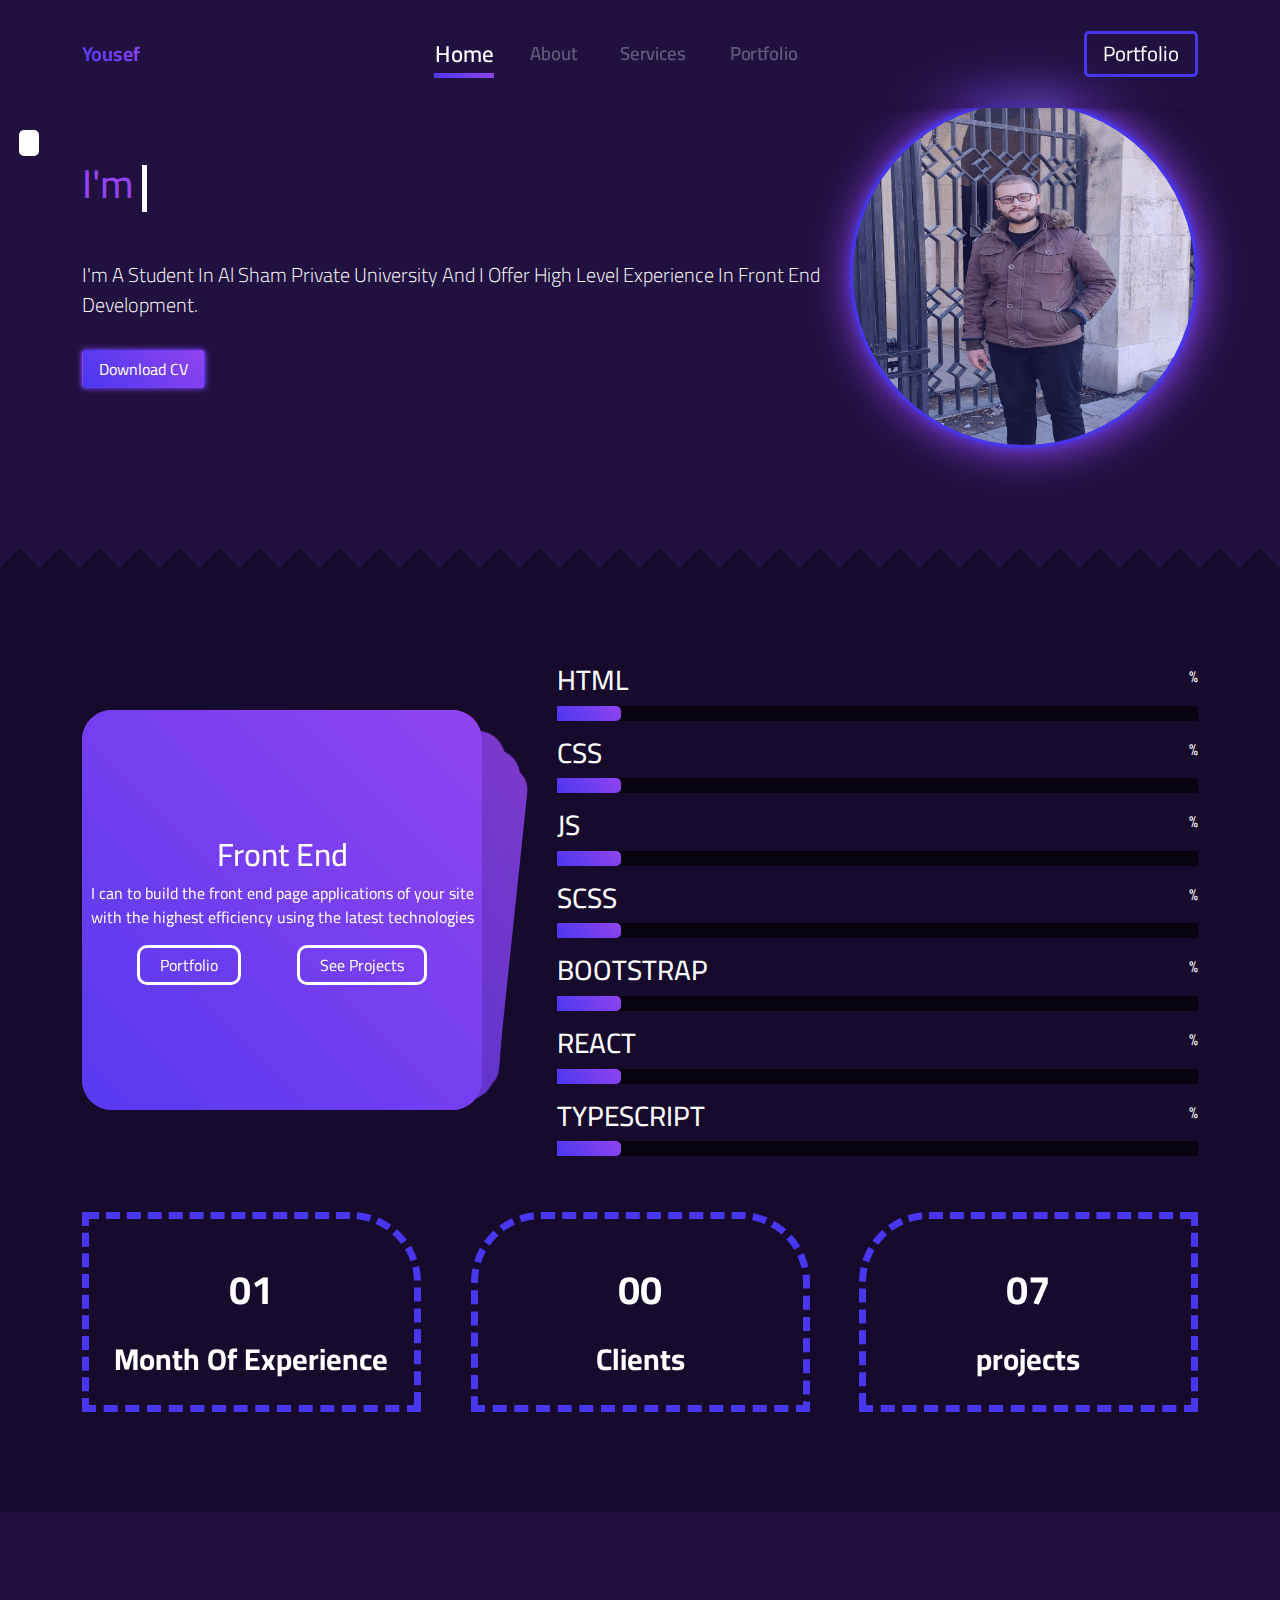
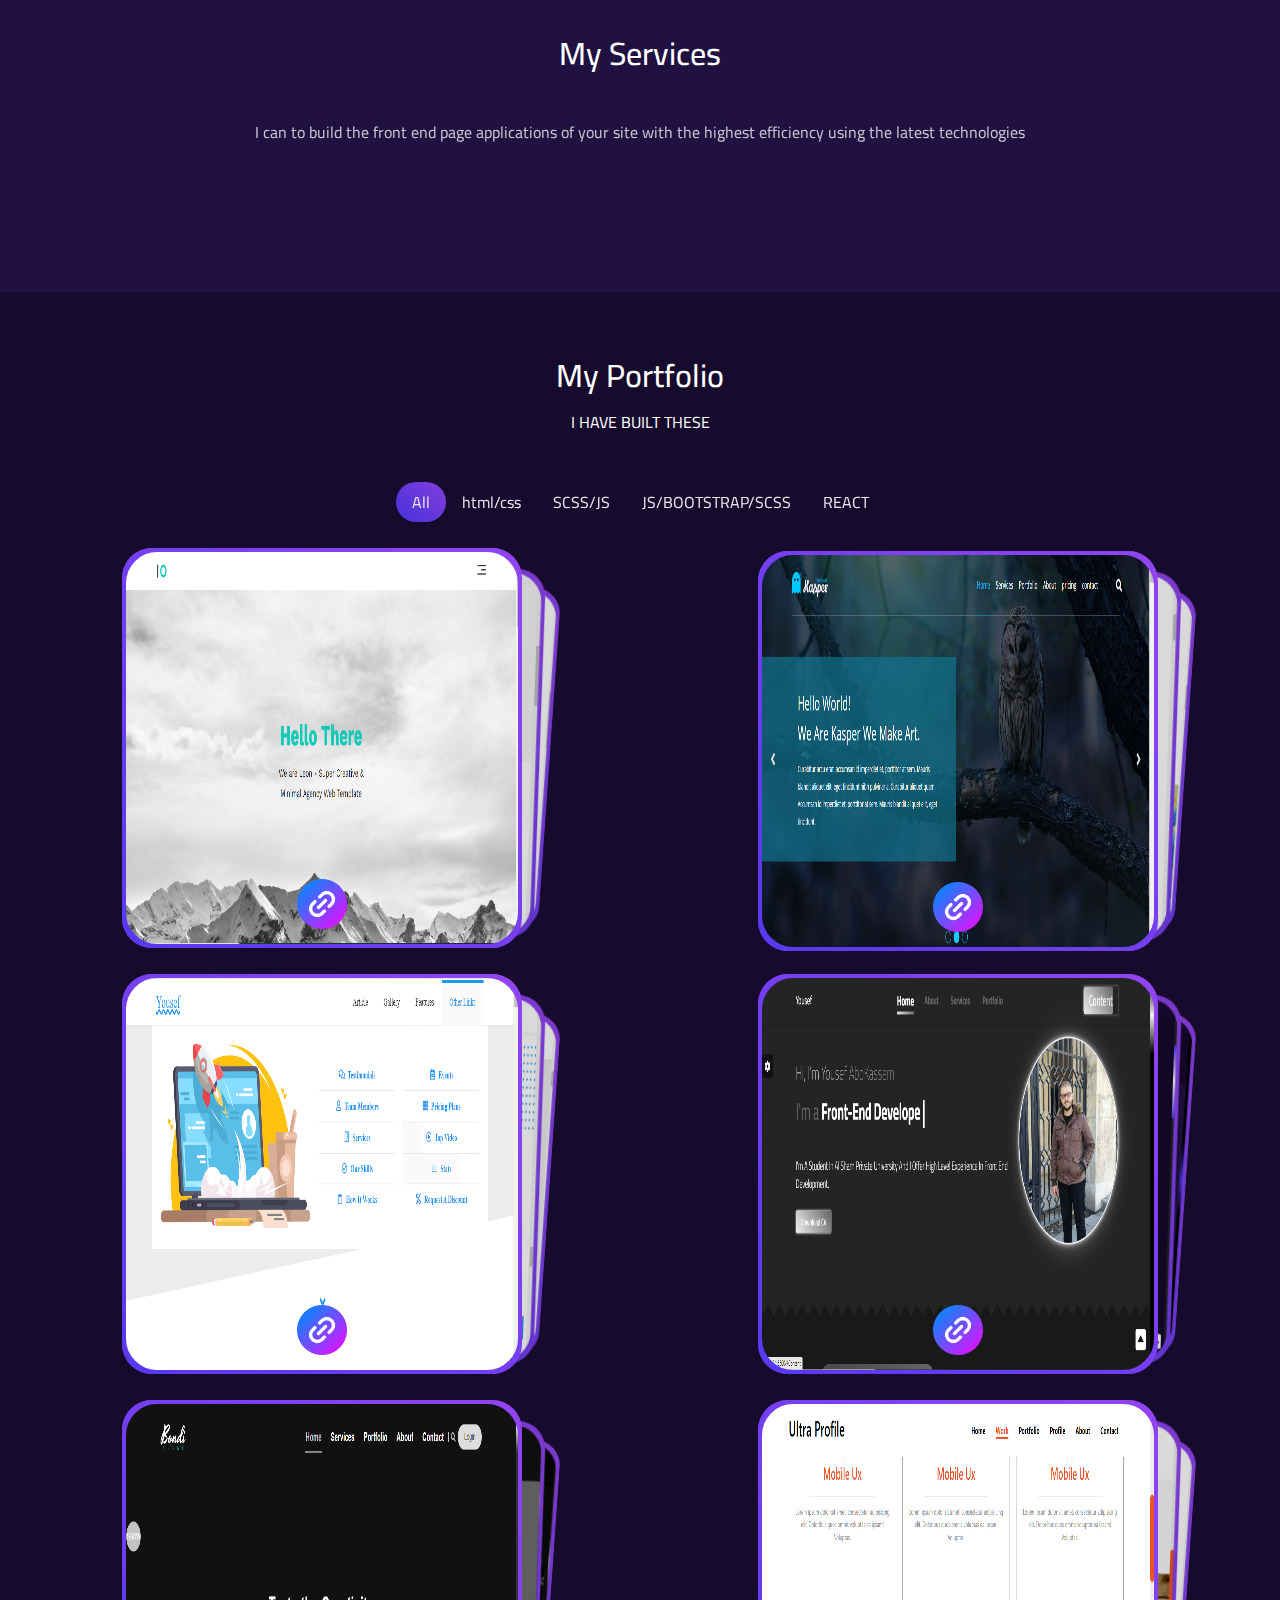
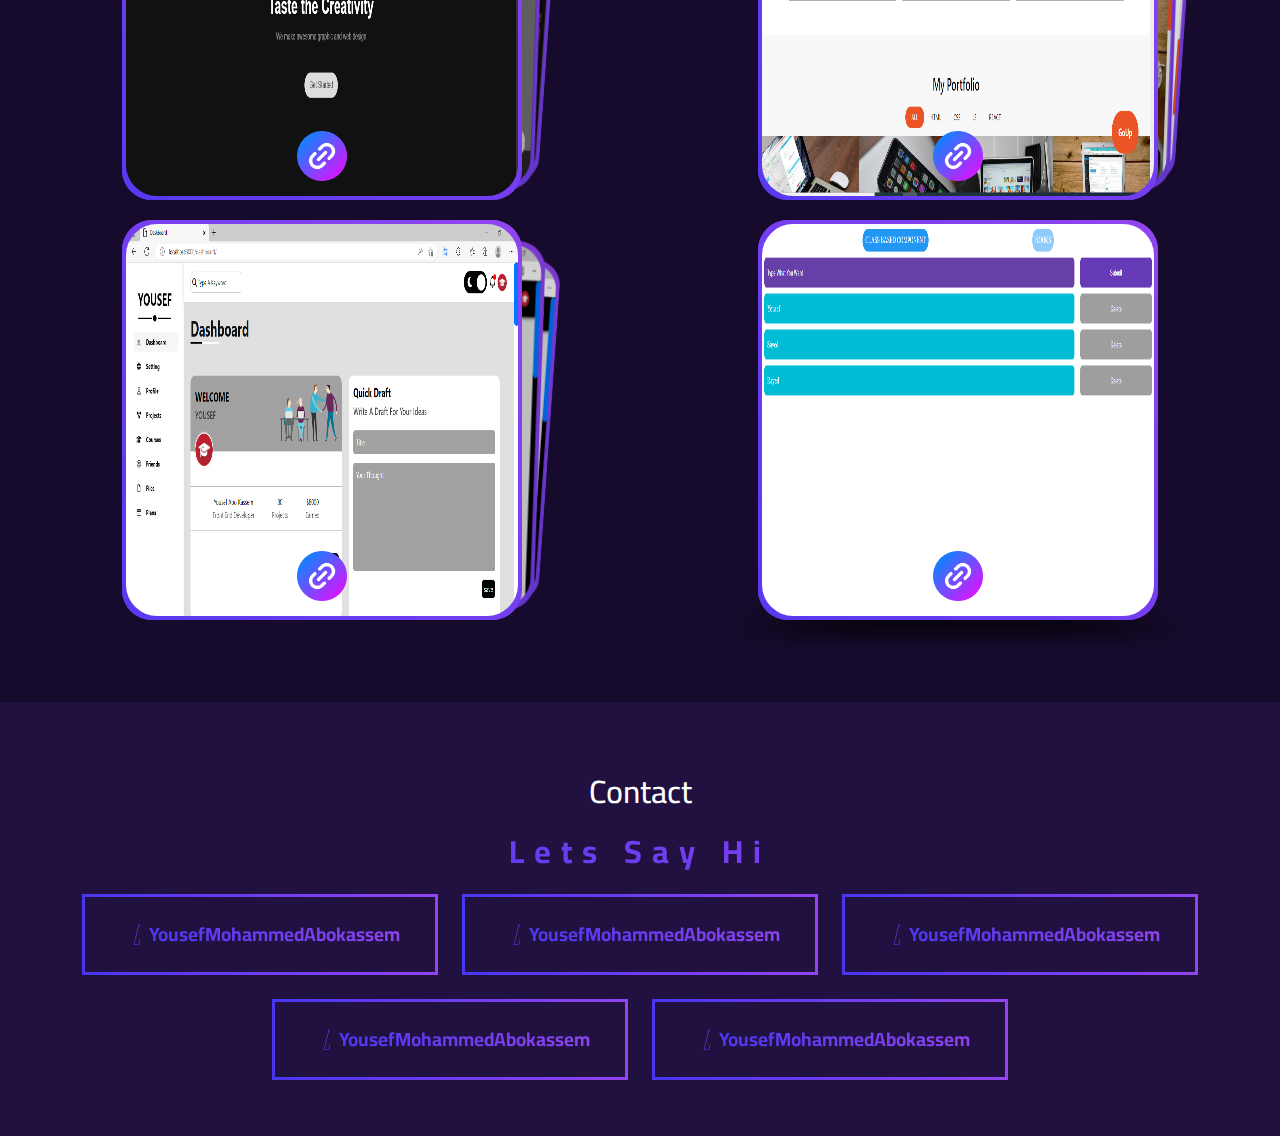
==== commit f1740fca: "meta for facebook" ====
--- a/index.html
+++ b/index.html
@@ -4,8 +4,13 @@
     <meta charset="UTF-8" />
     <meta http-equiv="X-UA-Compatible" content="IE=edge" />
     <meta name="viewport" content="width=device-width, initial-scale=1.0" />
+    <!-- meta for facebook and twitter -->
+    <meta property="og:title" content="Front End Developer"/>
+    <meta property="og:description" content="My name is Yousef Mohammed Abokassem and I am a front end developer "/>
+    <meta property="og:image" content="./img/me0.png"/>
+    <meta property="og:url" content="https://yousefmohammedabokassem.github.io/Template_4/"/>
     <!--  add color theme to the mobiles headers -->
-    <meta name="theme-color" content="#111" />
+    <meta name="theme-color" content="#fff" />
     <link rel="stylesheet" href="./css/bootstrap.min.css" />
     <link rel="stylesheet" href="./css/index.css" media="all" />
     <link rel="stylesheet" href="./css/normalize.css" />
@@ -236,7 +241,6 @@
         <div class="info">
           <!--  -->
           <div class="left">
-            <h1 data-aos="fade-right">Hi, I'm Yousef AboKassem</h1>
             <h2 data-aos="fade-right">
               I'm
               <span class="typed-text"></span>
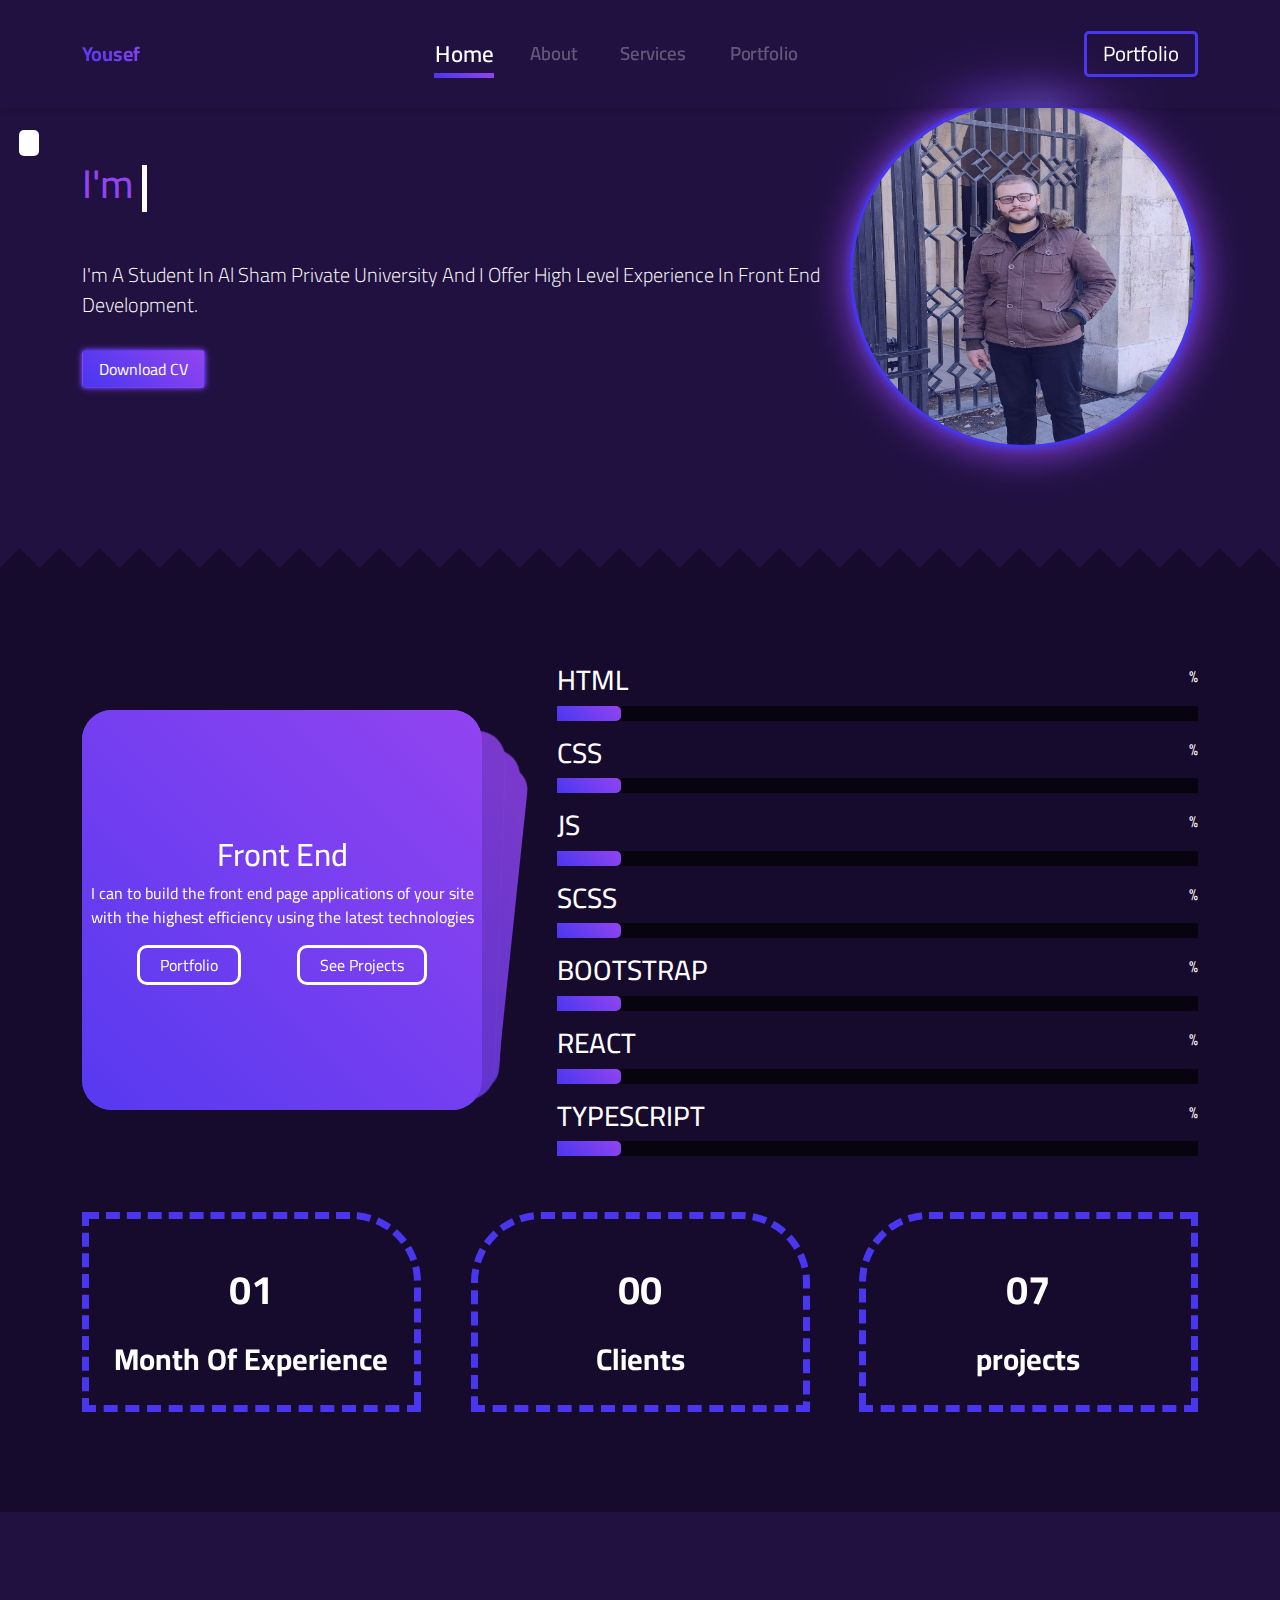
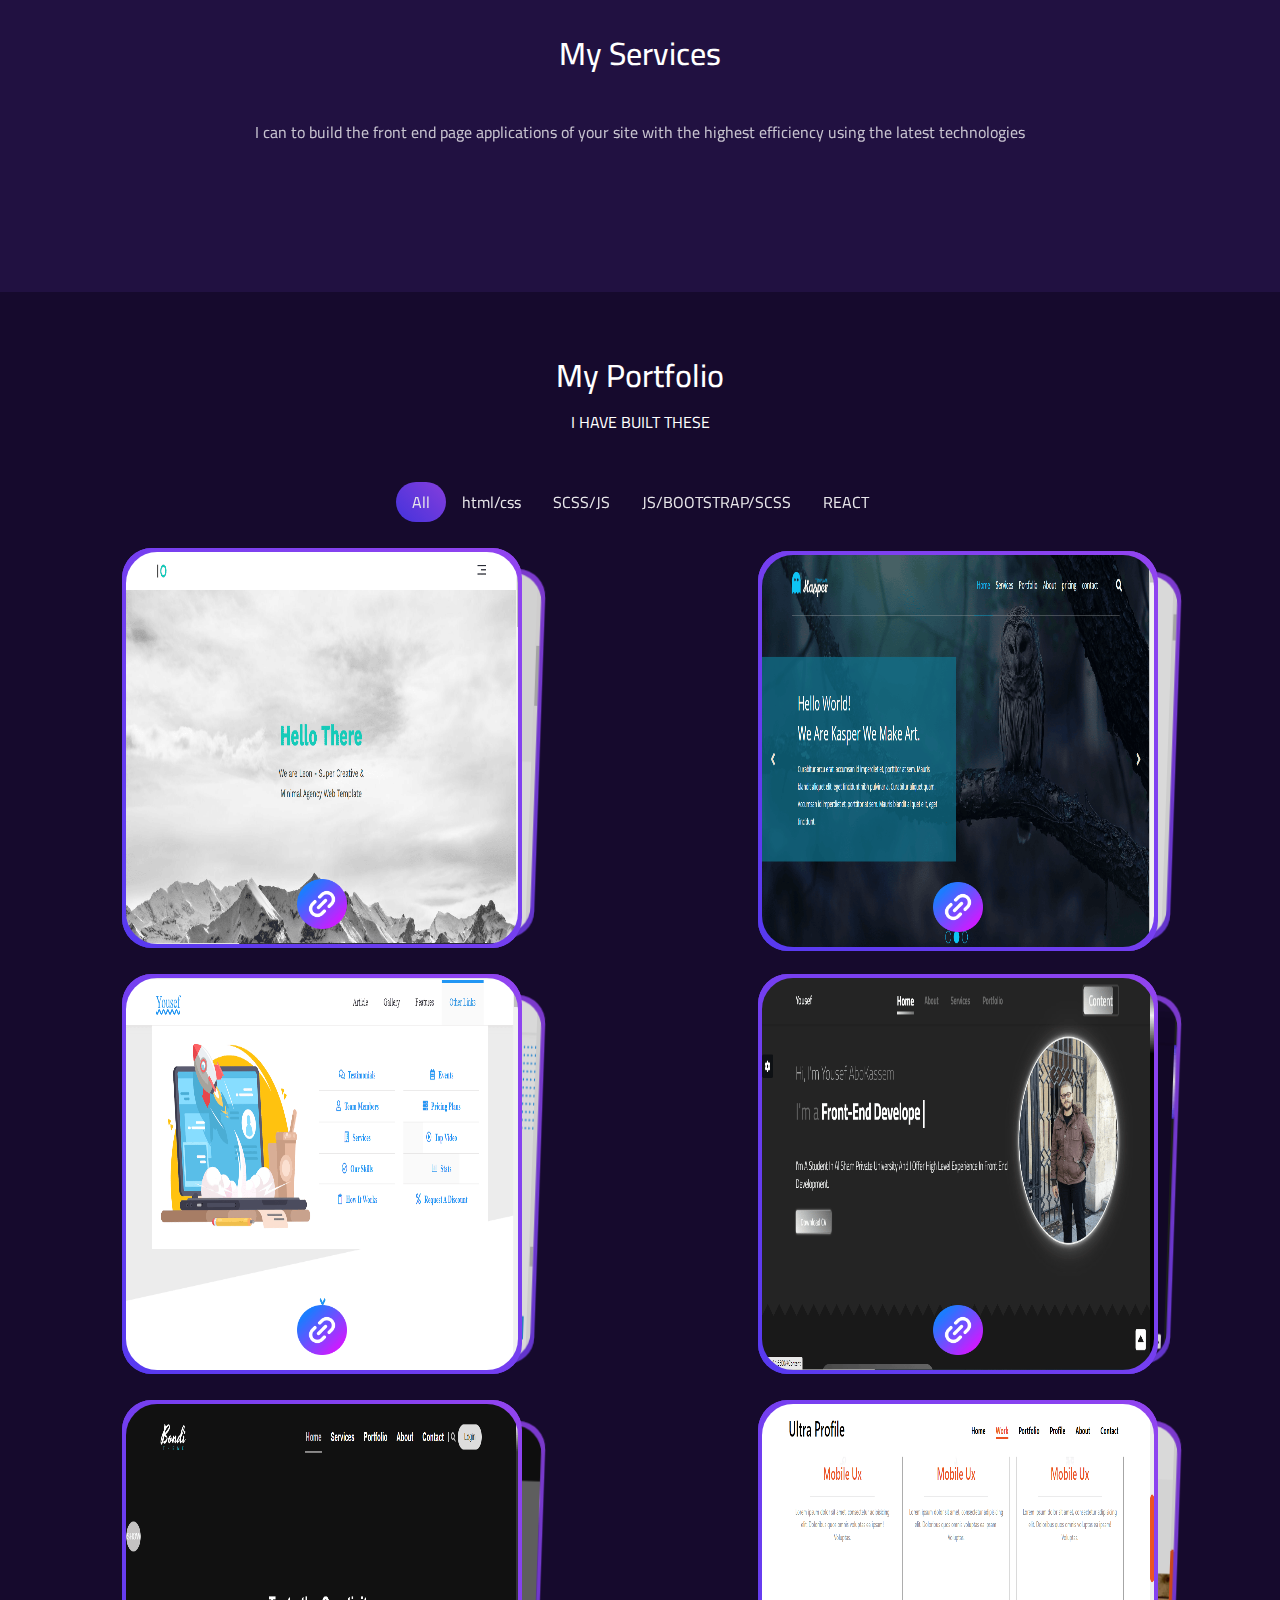
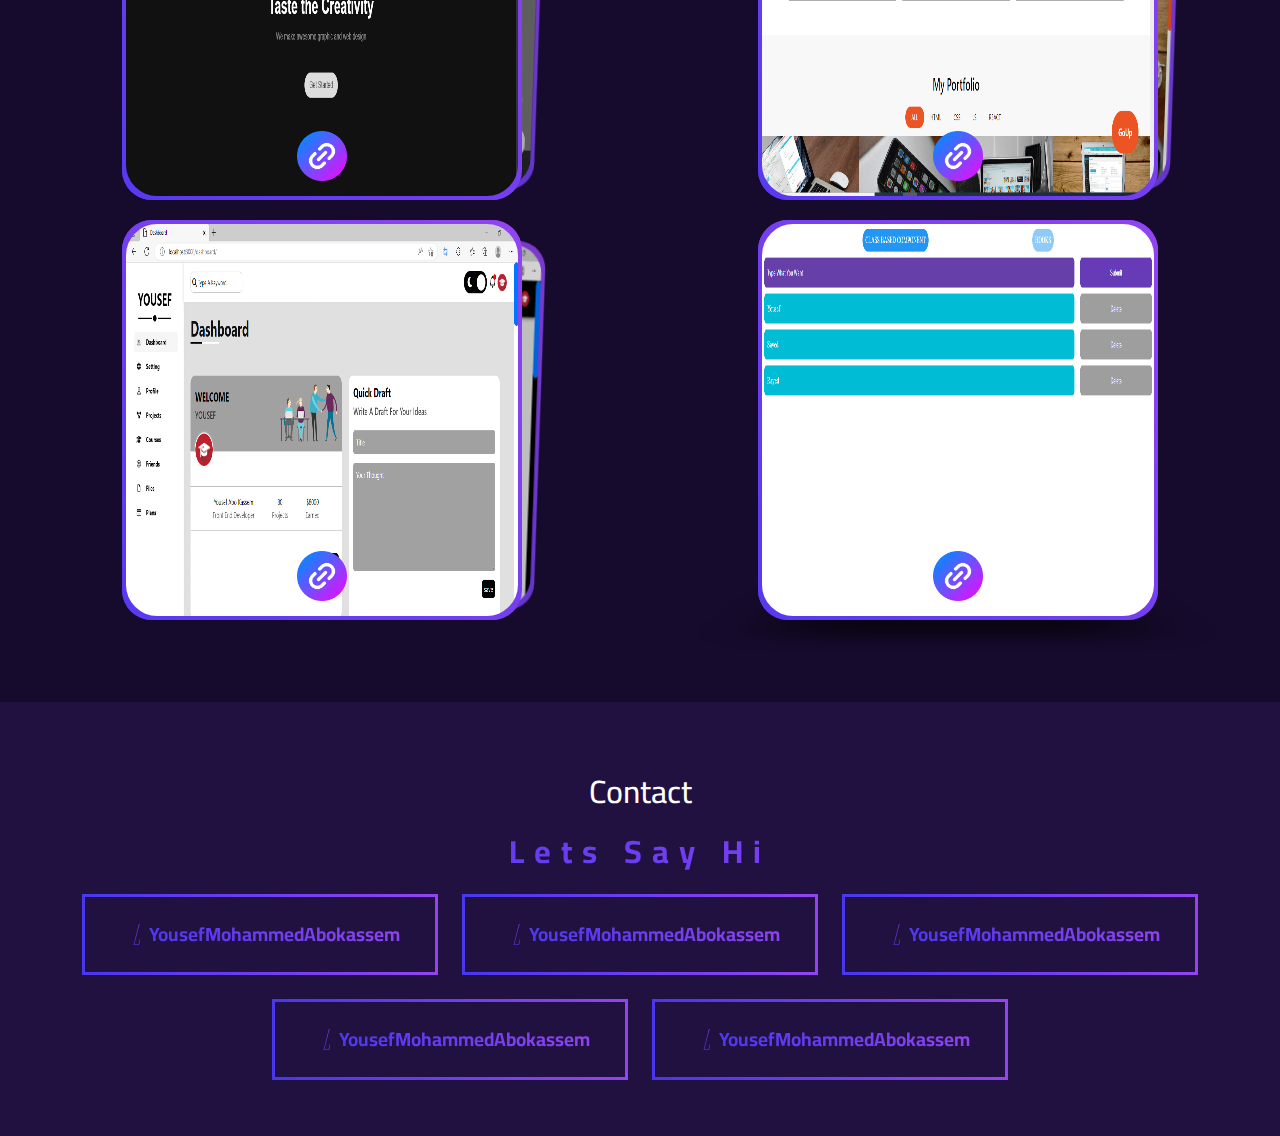
==== commit d06e0fc7: "reduce the images number" ====
--- a/index.html
+++ b/index.html
@@ -5,10 +5,16 @@
     <meta http-equiv="X-UA-Compatible" content="IE=edge" />
     <meta name="viewport" content="width=device-width, initial-scale=1.0" />
     <!-- meta for facebook and twitter -->
-    <meta property="og:title" content="Front End Developer"/>
-    <meta property="og:description" content="My name is Yousef Mohammed Abokassem and I am a front end developer "/>
-    <meta property="og:image" content="./img/me0.png"/>
-    <meta property="og:url" content="https://yousefmohammedabokassem.github.io/Template_4/"/>
+    <meta property="og:title" content="Front End Developer" />
+    <meta
+      property="og:description"
+      content="My name is Yousef Mohammed Abokassem and I am a front end developer "
+    />
+    <meta property="og:image" content="./img/me0.png" />
+    <meta
+      property="og:url"
+      content="https://yousefmohammedabokassem.github.io/Template_4/"
+    />
     <!--  add color theme to the mobiles headers -->
     <meta name="theme-color" content="#fff" />
     <link rel="stylesheet" href="./css/bootstrap.min.css" />
@@ -578,28 +584,6 @@
                 </div>
               </div>
               <!--end-->
-              <!-- start -->
-              <div class="swiper-slide main-box">
-                <div class="Box glare">
-                  <div class="image">
-                    <img src="./img/template103.png" alt="" />
-                    <span>visit the project</span>
-                    <div class="links">
-                      <a
-                        class="link"
-                        href=" https://yousefmohammedabokassem.github.io/trmplate-1-html-css/"
-                        target="_blank"
-                        ><img src="./img/link.png" class="myLinkImg" alt=""
-                      /></a>
-                      <!-- note : if you change this image on next days make sure that you will call it img/link.(any(png or jpj)) because I used regular expression on this name  
-                      take a look in javascript file search 
-                      (regular expression for link )
-                      -->
-                    </div>
-                  </div>
-                </div>
-              </div>
-              <!--end-->
             </div>
           </div>
           <!--  -->
@@ -652,28 +636,6 @@
                 </div>
               </div>
               <!--end-->
-              <!-- start -->
-              <div class="swiper-slide main-box">
-                <div class="Box glare">
-                  <div class="image">
-                    <img src="./img/template203.png" alt="" />
-                    <span>visit the project</span>
-                    <div class="links">
-                      <a
-                        class="link"
-                        href="  https://yousefmohammedabokassem.github.io/temlate-2/"
-                        target="_blank"
-                        ><img src="./img/link.png" class="myLinkImg" alt=""
-                      /></a>
-                      <!-- note : if you change this image on next days make sure that you will call it img/link.(any(png or jpj)) because I used regular expression on this name  
-                      take a look in javascript file search 
-                      (regular expression for link )
-                      -->
-                    </div>
-                  </div>
-                </div>
-              </div>
-              <!--end-->
             </div>
           </div>
         </div>
@@ -726,27 +688,6 @@
                 </div>
               </div>
               <!--end-->
-              <!-- start -->
-              <div class="swiper-slide main-box">
-                <div class="Box glare">
-                  <div class="image">
-                    <img src="./img/template303.png" alt="" />
-                    <span>visit the project</span>
-                    <div class="links">
-                      <a
-                        class="link"
-                        href="  https://yousefmohammedabokassem.github.io/template_3/"
-                        target="_blank"
-                        ><img src="./img/link.png" class="myLinkImg" alt=""
-                      /></a>
-                      <!-- note : if you change this image on next days make sure that you will call it img/link.(any(png or jpj)) because I used regular expression on this name  
-                      take a look in javascript file search 
-                      (regular expression for link )
-                      -->
-                    </div>
-                  </div>
-                </div>
-              </div>
             </div>
           </div>
         </div>
@@ -782,28 +723,6 @@
                 <div class="Box glare">
                   <div class="image">
                     <img src="./img/template402.png" alt="" />
-                    <span>visit the project</span>
-                    <div class="links">
-                      <a
-                        class="link"
-                        href="   https://yousefmohammedabokassem.github.io/Template_4/ "
-                        target="_blank"
-                        ><img src="./img/link.png" class="myLinkImg" alt=""
-                      /></a>
-                      <!-- note : if you change this image on next days make sure that you will call it img/link.(any(png or jpj)) because I used regular expression on this name  
-                      take a look in javascript file search 
-                      (regular expression for link )
-                      -->
-                    </div>
-                  </div>
-                </div>
-              </div>
-              <!--end-->
-              <!-- start -->
-              <div class="swiper-slide main-box">
-                <div class="Box glare">
-                  <div class="image">
-                    <img src="./img/template403.png" alt="" />
                     <span>visit the project</span>
                     <div class="links">
                       <a
@@ -876,28 +795,6 @@
                 </div>
               </div>
               <!--end-->
-              <!-- start -->
-              <div class="swiper-slide main-box">
-                <div class="Box glare">
-                  <div class="image">
-                    <img src="./img/template503.png" alt="" />
-                    <span>visit the project</span>
-                    <div class="links">
-                      <a
-                        class="link"
-                        href="   https://yousefmohammedabokassem.github.io/Bootstrap_Design_1/"
-                        target="_blank"
-                        ><img src="./img/link.png" class="myLinkImg" alt=""
-                      /></a>
-                      <!-- note : if you change this image on next days make sure that you will call it img/link.(any(png or jpj)) because I used regular expression on this name  
-                      take a look in javascript file search 
-                      (regular expression for link )
-                      -->
-                    </div>
-                  </div>
-                </div>
-              </div>
-              <!--end-->
             </div>
           </div>
         </div>
@@ -950,32 +847,11 @@
                 </div>
               </div>
               <!--end-->
-              <!-- start -->
-              <div class="swiper-slide main-box">
-                <div class="Box glare">
-                  <div class="image">
-                    <img src="./img/template703.png" alt="" />
-                    <span>visit the project</span>
-                    <div class="links">
-                      <a
-                        class="link"
-                        href="   https://yousefmohammedabokassem.github.io/Template-7/"
-                        target="_blank"
-                        ><img src="./img/link.png" class="myLinkImg" alt=""
-                      /></a>
-                      <!-- note : if you change this image on next days make sure that you will call it img/link.(any(png or jpj)) because I used regular expression on this name  
-                      take a look in javascript file search 
-                      (regular expression for link )
-                      -->
-                    </div>
-                  </div>
-                </div>
-              </div>
-              <!--end-->
-            </div>
-          </div>
-        </div>
-        <!-- effect:card effect -->        <!-- effect:card effect -->
+            </div>
+          </div>
+        </div>
+        <!-- effect:card effect -->
+        <!-- effect:card effect -->
         <div class="col-md-6 react all">
           <div class="swiper main-box mySwiper">
             <div class="swiper-wrapper">
@@ -1025,26 +901,7 @@
               </div>
               <!--end-->
               <!-- start -->
-              <div class="swiper-slide main-box">
-                <div class="Box glare">
-                  <div class="image">
-                    <img src="./img/template803.png" alt="" />
-                    <span>visit the project</span>
-                    <div class="links">
-                      <a
-                        class="link"
-                        href="https://yousefmohammedabokassem.github.io/dashboard/"
-                        target="_blank"
-                        ><img src="./img/link.png" class="myLinkImg" alt=""
-                      /></a>
-                      <!-- note : if you change this image on next days make sure that you will call it img/link.(any(png or jpj)) because I used regular expression on this name  
-                      take a look in javascript file search 
-                      (regular expression for link )
-                      -->
-                    </div>
-                  </div>
-                </div>
-              </div>
+
               <!--end-->
             </div>
           </div>
@@ -1075,7 +932,6 @@
                   </div>
                 </div>
               </div>
-
               <!--end-->
               <!-- start -->
               <div class="swiper-slide main-box">
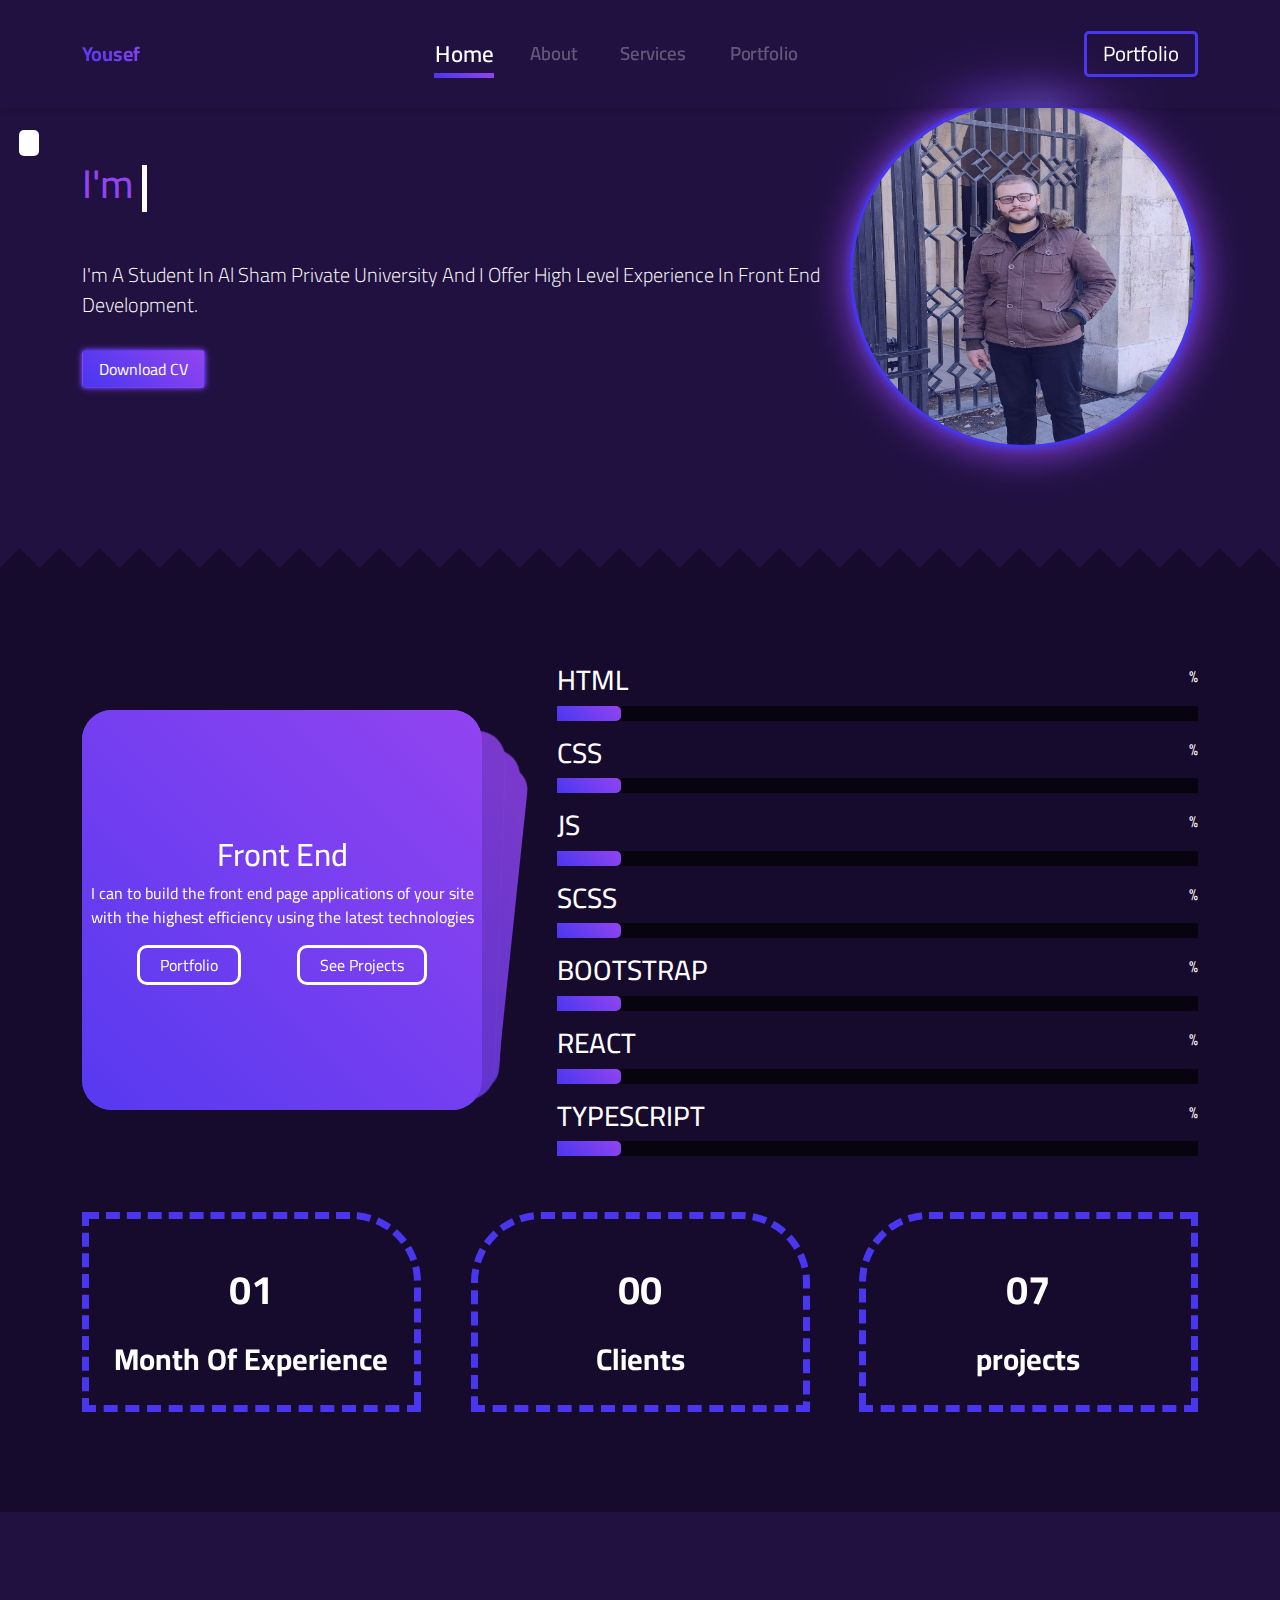
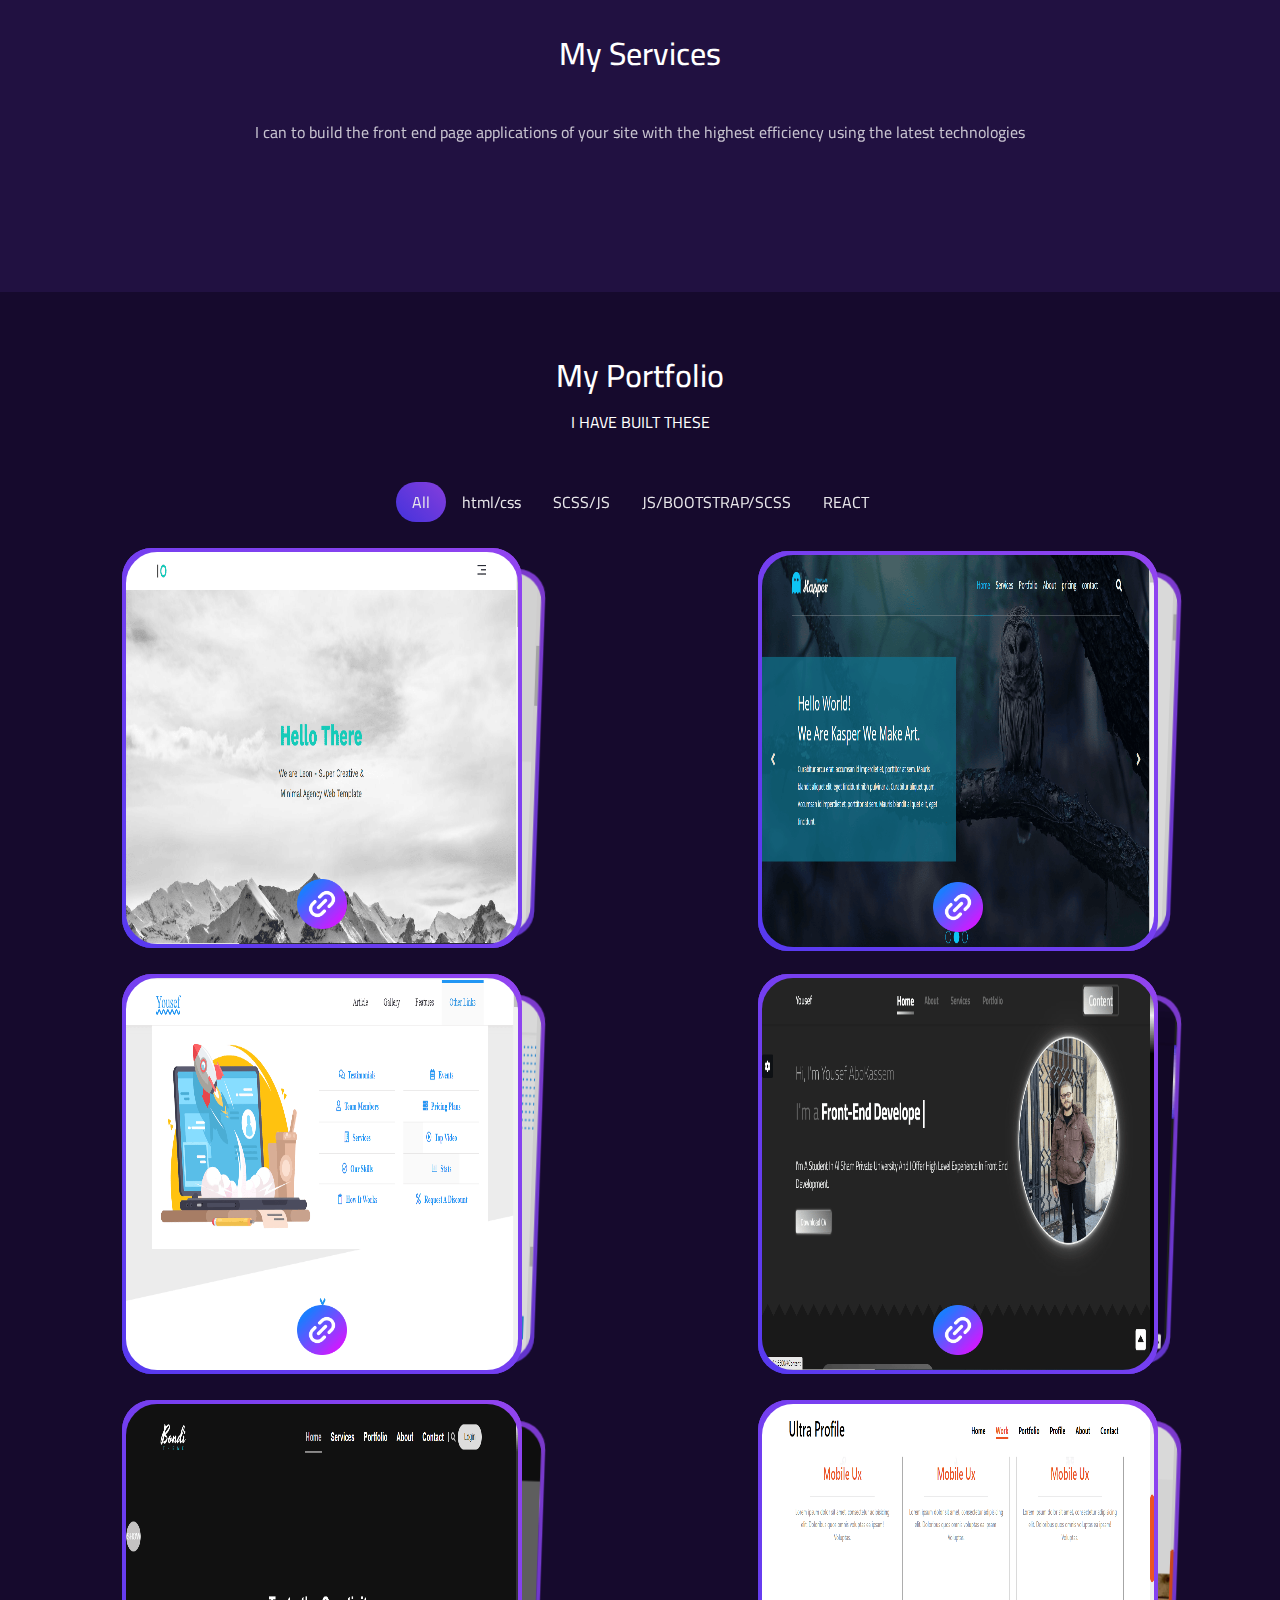
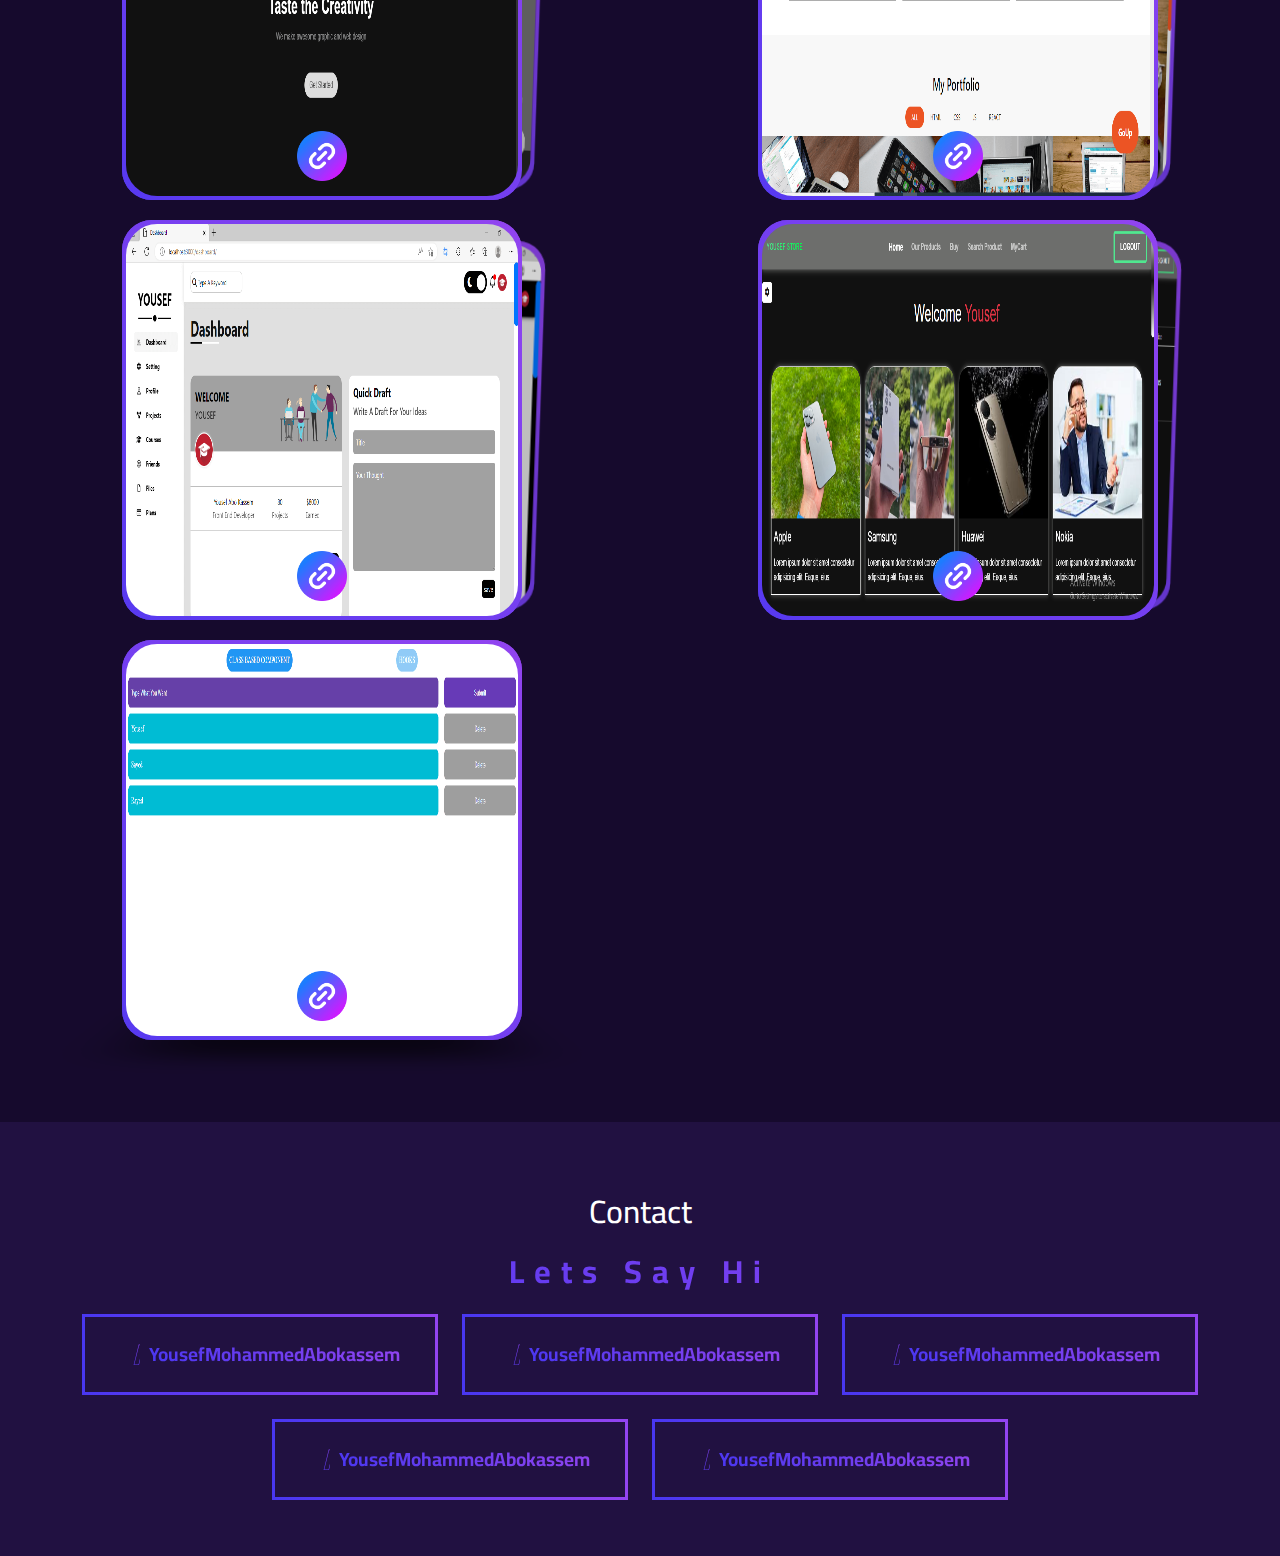
==== commit 81db7d8c: "upload template 9" ====
--- a/index.html
+++ b/index.html
@@ -907,6 +907,62 @@
           </div>
         </div>
         <!-- effect:card effect -->
+        <!-- effect:card effect -->
+        <div class="col-md-6 boot scss all">
+          <div class="swiper main-box mySwiper">
+            <div class="swiper-wrapper">
+              <!-- start -->
+              <div class="swiper-slide main-box">
+                <div class="Box BoxCub glare">
+                  <div class="image">
+                    <img src="./img/template901.png" alt="" />
+                    <span>visit the project</span>
+                    <div class="links">
+                      <a
+                        class="link"
+                        href="https://yousefmohammedabokassem.github.io/mobile/"
+                        target="_blank"
+                        ><img src="./img/link.png" class="myLinkImg" alt=""
+                      /></a>
+                      <!-- note : if you change this image on next days make sure that you will call it img/link.(any(png or jpj)) because I used regular expression on this name  
+                      take a look in javascript file search 
+                      (regular expression for link )
+                      -->
+                    </div>
+                  </div>
+                </div>
+              </div>
+
+              <!--end-->
+              <!-- start -->
+              <div class="swiper-slide main-box">
+                <div class="Box glare">
+                  <div class="image">
+                    <img src="./img/template902.png" alt="" />
+                    <span>visit the project</span>
+                    <div class="links">
+                      <a
+                        class="link"
+                        href="https://yousefmohammedabokassem.github.io/mobile/"
+                        target="_blank"
+                        ><img src="./img/link.png" class="myLinkImg" alt=""
+                      /></a>
+                      <!-- note : if you change this image on next days make sure that you will call it img/link.(any(png or jpj)) because I used regular expression on this name  
+                      take a look in javascript file search 
+                      (regular expression for link )
+                      -->
+                    </div>
+                  </div>
+                </div>
+              </div>
+              <!--end-->
+              <!-- start -->
+
+              <!--end-->
+            </div>
+          </div>
+        </div>
+        <!-- effect:card effect -->
         <!-- cube -->
         <div class="col-md-6 react all">
           <div class="swiper main-box myCube">
